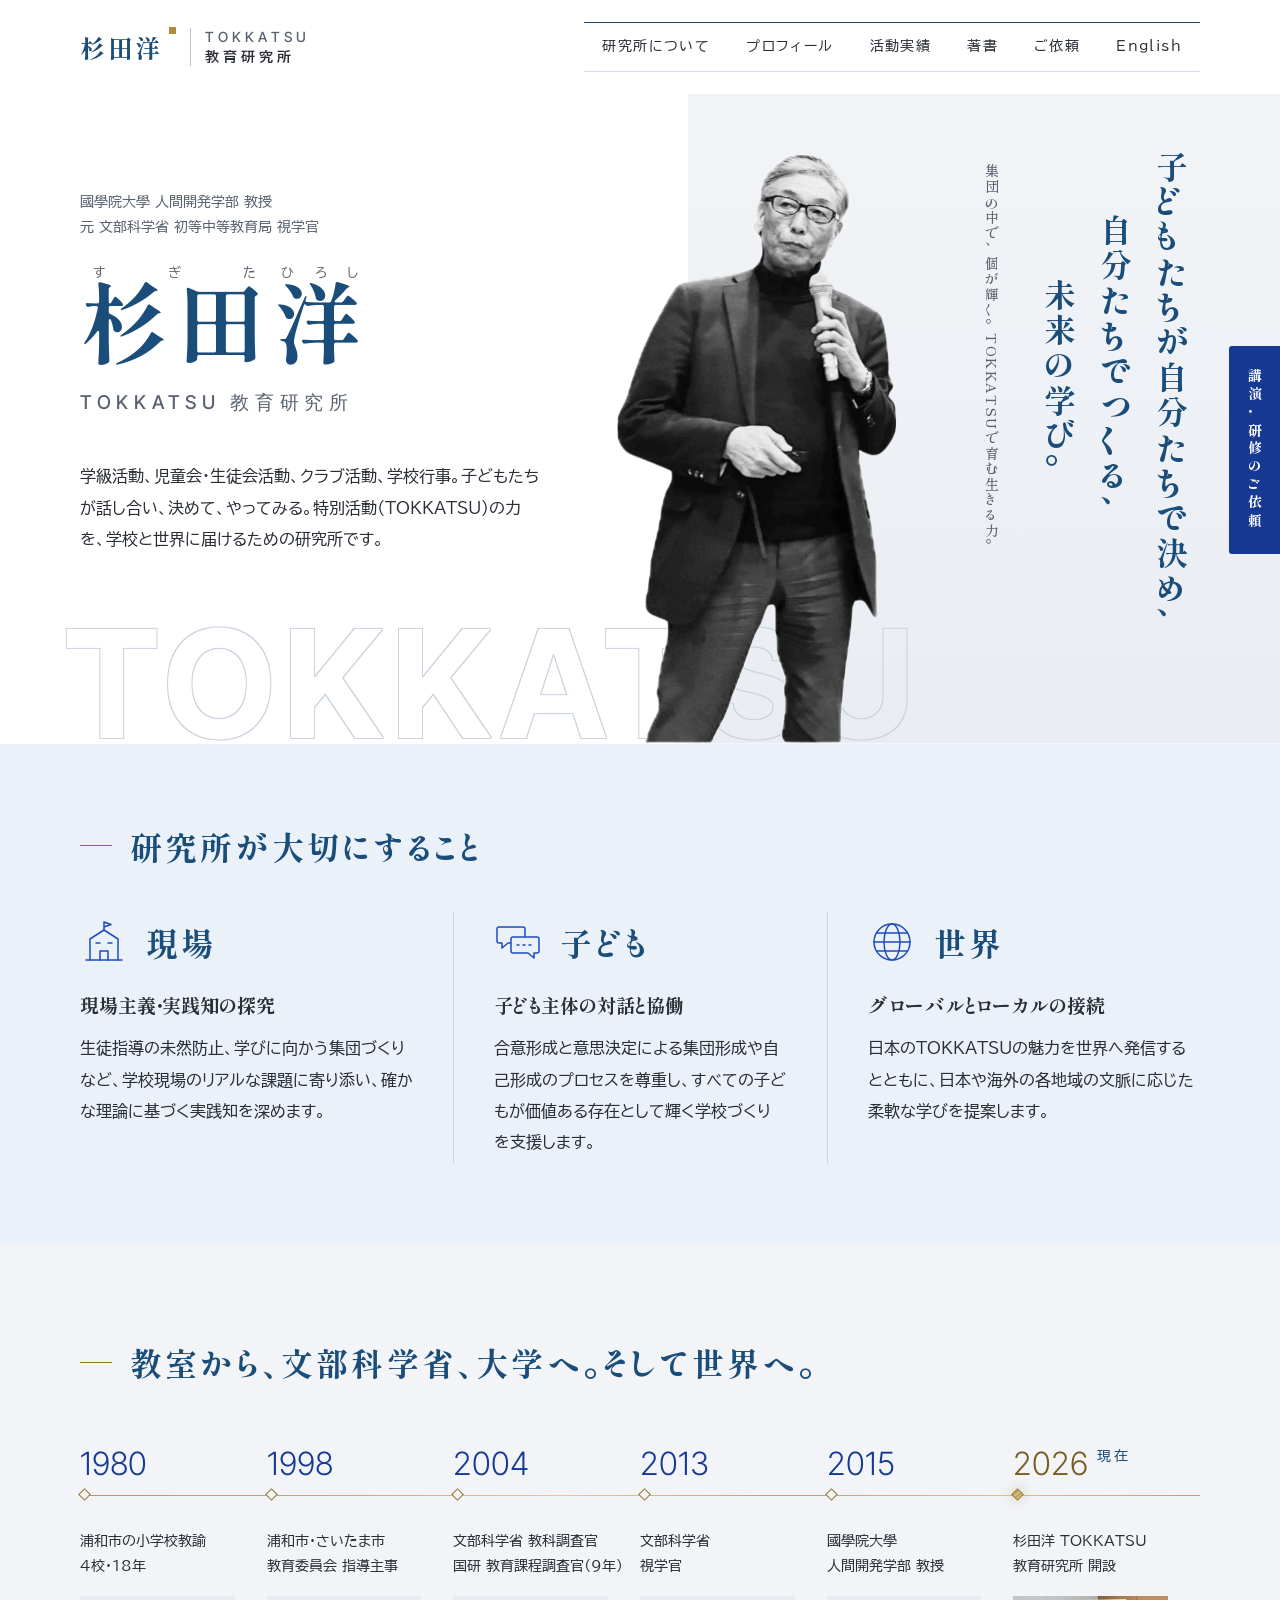
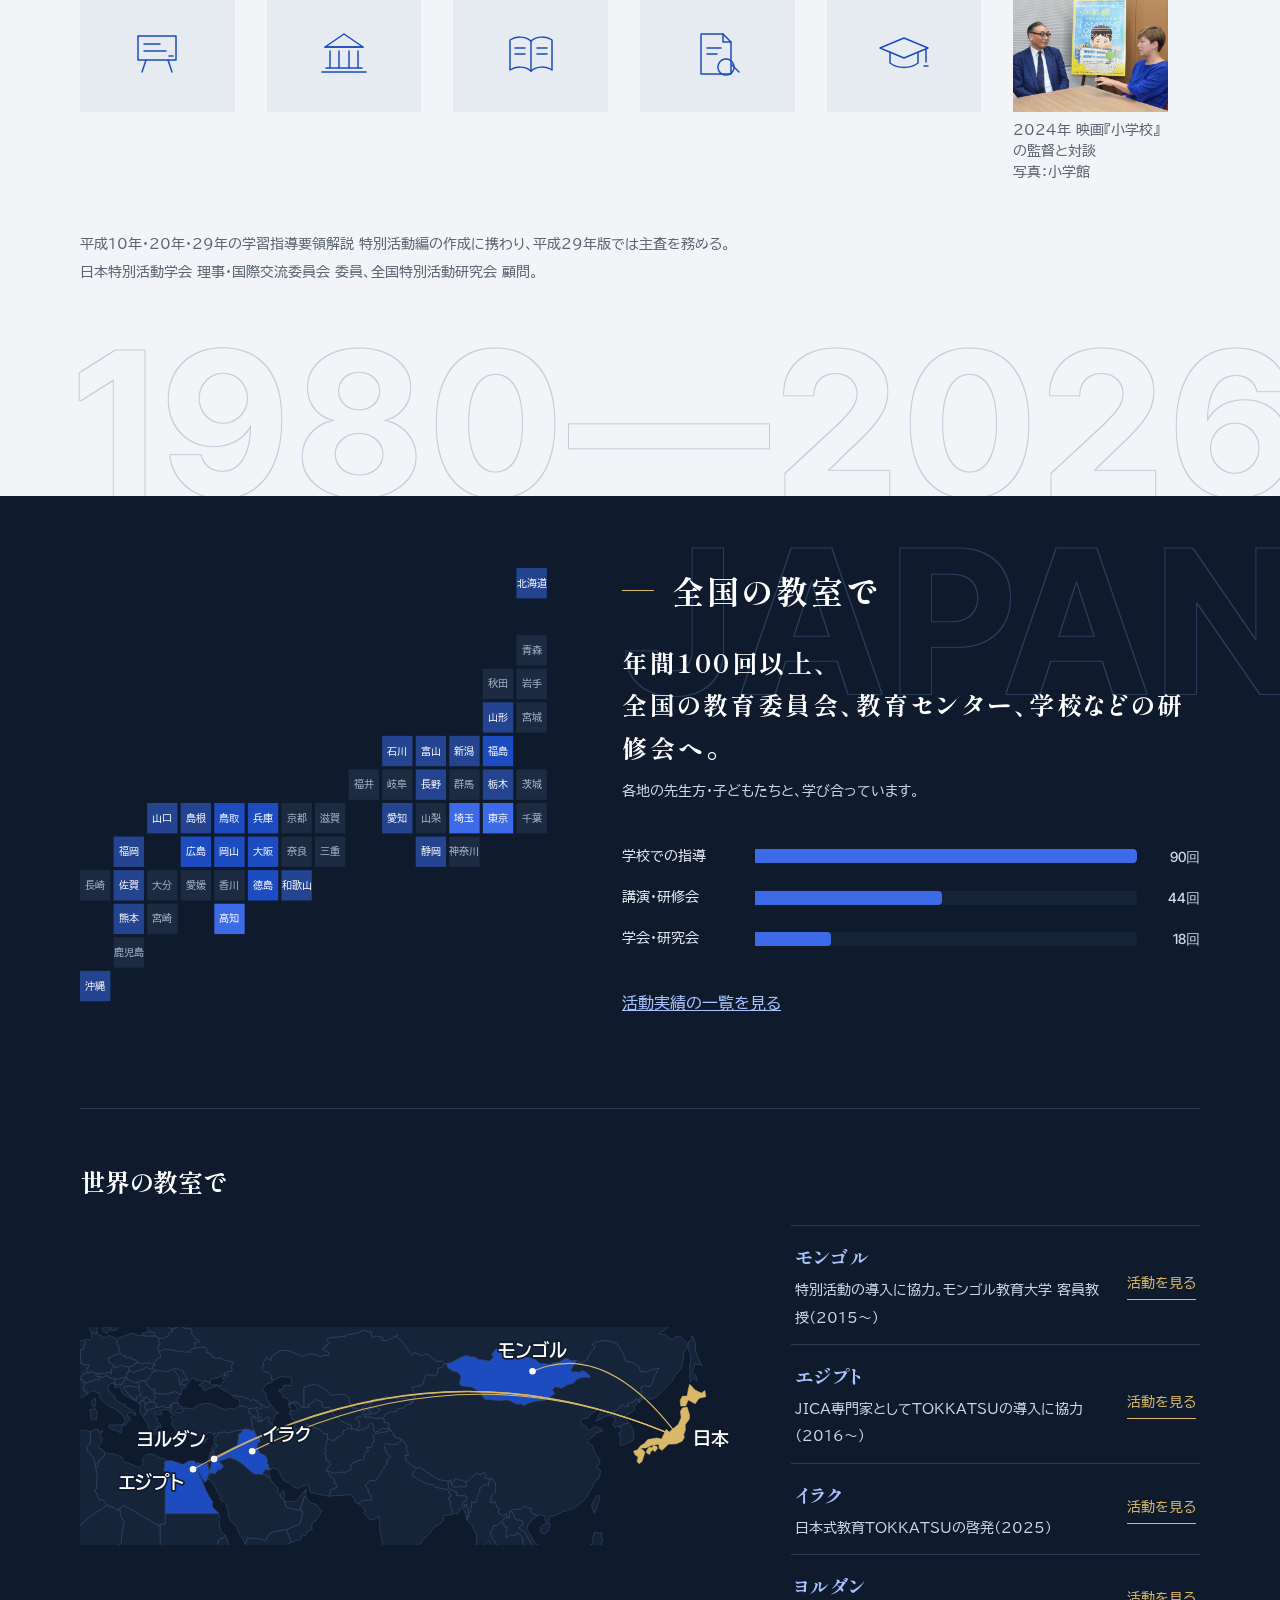
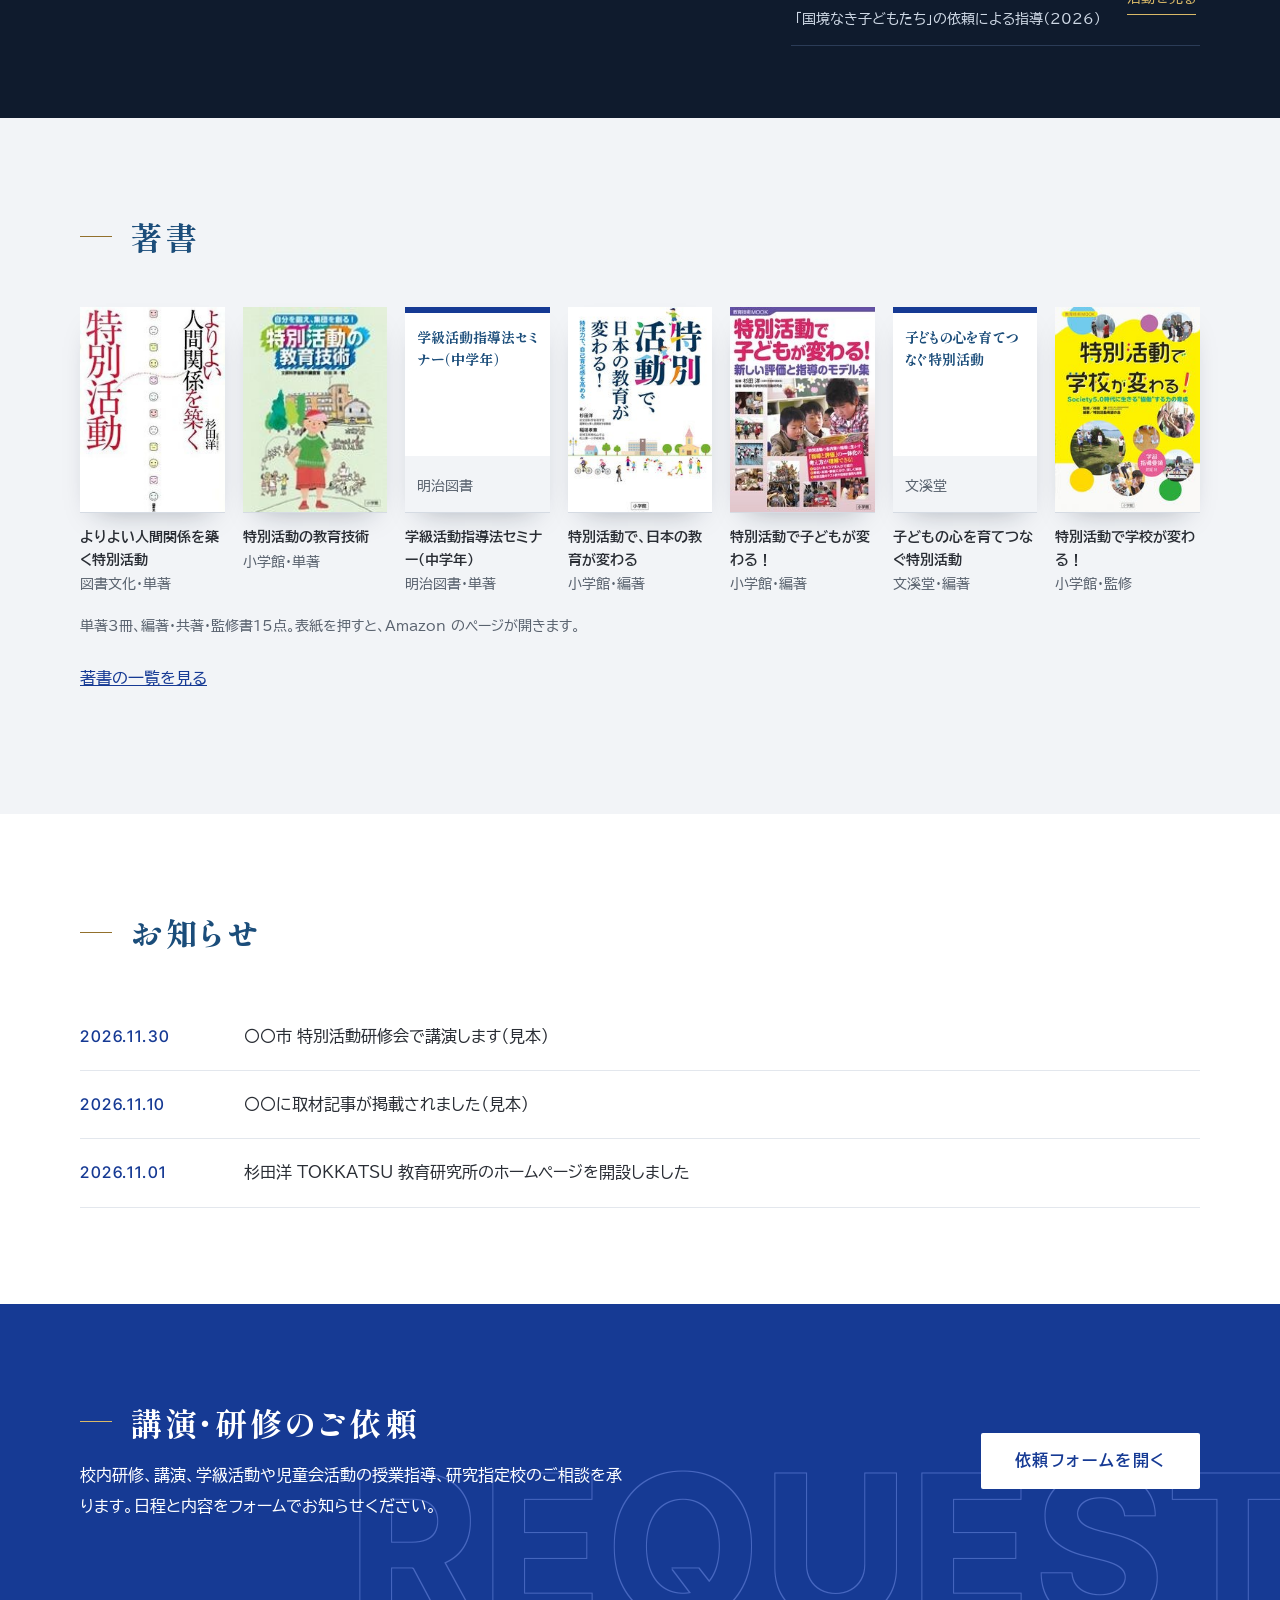
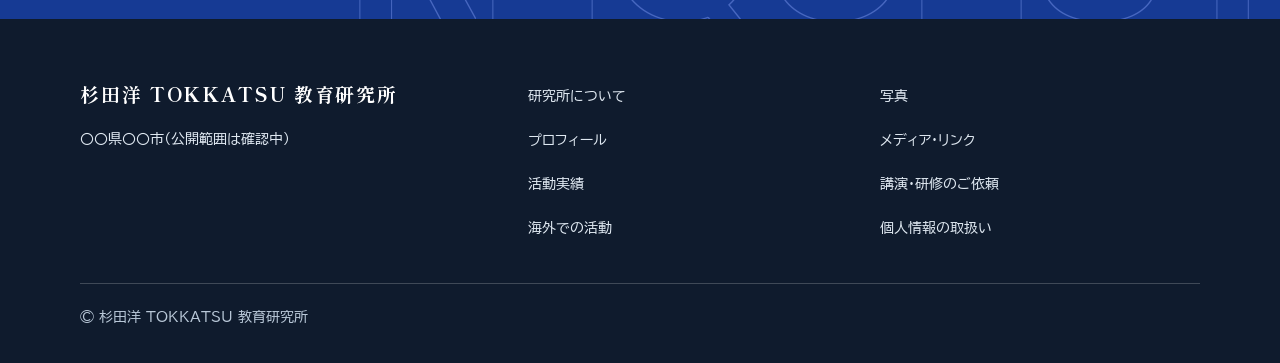
==== index.html @ 6950adc9 "金のしつらえ：年表を案B（細い金線・菱形・現在）に、見出し・大見出し・開いた月・ボタンに金の差し色 Co-Authored-By: Claude Opus 5.5 <noreply@anthropic" ====
<!DOCTYPE html>
<html lang="ja">
<head>
<meta charset="utf-8">
<meta name="viewport" content="width=device-width, initial-scale=1">
<meta name="robots" content="noindex">
<title>杉田洋 TOKKATSU 教育研究所</title>
<link rel="preconnect" href="https://fonts.googleapis.com">
<link rel="preconnect" href="https://fonts.gstatic.com" crossorigin>
<link href="https://fonts.googleapis.com/css2?family=BIZ+UDPGothic:wght@400;700&family=Inter+Tight:wght@300;500;700&family=Shippori+Mincho+B1:wght@500;600;800&display=swap" rel="stylesheet">
<link rel="stylesheet" href="assets/css/style.css?v=202610251644">
<link rel="stylesheet" href="assets/css/pages.css?v=202610251644">
<script>if(!matchMedia("(prefers-reduced-motion: reduce)").matches&&"IntersectionObserver" in window)document.documentElement.classList.add("js")</script>
</head>
<body>

<header class="top">
  <a class="brand t6-logo" href="index.html" aria-label="杉田洋 TOKKATSU 教育研究所"><span class="t6-n">杉田洋</span><span class="t6-dot" aria-hidden="true"></span><span class="t6-rule" aria-hidden="true"></span><span class="t6-s">TOKKATSU<b>教育研究所</b></span></a>
  <nav class="nav t7-nav">
    <a href="about.html">研究所について</a><a href="profile.html">プロフィール</a><a href="activities.html">活動実績</a><a href="books.html">著書</a><a href="request.html">ご依頼</a><a class="en" href="en/index.html" lang="en">English</a>
  </nav>
</header>

<section class="hero"><div class="hero-panel" aria-hidden="true"></div><div class="wordmark" aria-hidden="true"><svg class="t5-wm" viewBox="0 0 880 150"><defs><filter id="t7-ol" x="-2%" y="-10%" width="104%" height="120%"><feMorphology in="SourceAlpha" operator="dilate" radius="1" result="d"/><feComposite in="d" in2="SourceAlpha" operator="out" result="o"/><feFlood flood-color="#c9d2de"/><feComposite in2="o" operator="in"/></filter></defs><text x="0" y="130" filter="url(#t7-ol)">TOKKATSU</text></svg></div>
  <div class="who">
    <p class="role">國學院大學 人間開発学部 教授<br>元 文部科学省 初等中等教育局 視学官</p>
    <h1><span class="n"><ruby>杉田<rt>すぎた</rt></ruby><ruby>洋<rt>ひろし</rt></ruby></span><span class="l">TOKKATSU 教育研究所</span></h1>
    <p class="lead">学級活動、児童会・生徒会活動、クラブ活動、学校行事。子どもたちが話し合い、決めて、やってみる。特別活動（TOKKATSU）の力を、学校と世界に届けるための研究所です。</p>
  </div>
  
  <div class="photo t7-fig"><img src="img/top.png" onerror="this.parentNode.remove()" alt="マイクを持って話す杉田洋先生"></div>
  <p class="catch"><span>子どもたちが自分たちで決め、</span><span>自分たちでつくる、</span><span>未来の学び。</span><small>集団の中で、個が輝く。TOKKATSUで育む生きる力。</small></p>
</section>

<section class="sec" id="values">
  <div class="w">
    <h2>研究所が大切にすること</h2>
    <div class="vals">
      <div class="val"><b class="t8-w"><svg class="t8-ic" viewBox="0 0 48 48" aria-hidden="true"><path pathLength="1" d="M6 42h36"/><path pathLength="1" d="M10 42V21l14-9 14 9v21"/><path pathLength="1" d="M20 42v-9h8v9"/><path pathLength="1" d="M16 25h4M28 25h4"/><path pathLength="1" d="M24 12V4l7 2.5L24 9"/></svg>現場</b><div><h3>現場主義・実践知の探究</h3><p>生徒指導の未然防止、学びに向かう集団づくりなど、学校現場のリアルな課題に寄り添い、確かな理論に基づく実践知を深めます。</p></div></div>
      <div class="val"><b class="t8-w"><svg class="t8-ic" viewBox="0 0 48 48" aria-hidden="true"><path pathLength="1" d="M5 9h24a2 2 0 0 1 2 2v12a2 2 0 0 1-2 2H14l-6 5v-5H5a2 2 0 0 1-2-2V11a2 2 0 0 1 2-2z"/><path class="t8-fill" pathLength="1" d="M43 19H19a2 2 0 0 0-2 2v12a2 2 0 0 0 2 2h15l6 5v-5h3a2 2 0 0 0 2-2V21a2 2 0 0 0-2-2z"/><path pathLength="1" d="M23 27h2M29 27h2M35 27h2"/></svg>子ども</b><div><h3>子ども主体の対話と協働</h3><p>合意形成と意思決定による集団形成や自己形成のプロセスを尊重し、すべての子どもが価値ある存在として輝く学校づくりを支援します。</p></div></div>
      <div class="val"><b class="t8-w"><svg class="t8-ic" viewBox="0 0 48 48" aria-hidden="true"><circle pathLength="1" cx="24" cy="24" r="18"/><ellipse pathLength="1" cx="24" cy="24" rx="8" ry="18"/><path pathLength="1" d="M6 24h36"/><path pathLength="1" d="M9 15h30M9 33h30"/></svg>世界</b><div><h3>グローバルとローカルの接続</h3><p>日本のTOKKATSUの魅力を世界へ発信するとともに、日本や海外の各地域の文脈に応じた柔軟な学びを提案します。</p></div></div>
    </div>
  </div>
</section>

<section class="sec band-gray t8-host" id="path"><svg class="t8-bg t8-top" viewBox="0 0 1300 200" aria-hidden="true"><defs><filter id="t8-19802026" x="-2%" y="-10%" width="104%" height="120%"><feMorphology in="SourceAlpha" operator="dilate" radius="1.2" result="d"/><feComposite in="d" in2="SourceAlpha" operator="out" result="o"/><feFlood flood-color="#c3cddb"/><feComposite in2="o" operator="in"/></filter></defs><text x="1300" y="170" text-anchor="end" filter="url(#t8-19802026)">1980—2026</text></svg>
  <div class="w">
    <h2>教室から、文部科学省、大学へ。そして世界へ。</h2>
    <div class="path">
      <div class="step"><div class="y">1980</div><i></i><p>浦和市の小学校教諭<br>4校・18年</p><div class="t5-ph t10-ic"><svg viewBox="0 0 56 56" aria-hidden="true"><path pathLength="1" d="M9 10h38v24H9z"/><path pathLength="1" d="M15 18h16"/><path pathLength="1" d="M15 25h22"/><path pathLength="1" d="M17 34l-4 12"/><path pathLength="1" d="M39 34l4 12"/><path pathLength="1" d="M40 30h4"/></svg></div></div>
      <div class="step"><div class="y">1998</div><i></i><p>浦和市・さいたま市<br>教育委員会 指導主事</p><div class="t5-ph t10-ic"><svg viewBox="0 0 56 56" aria-hidden="true"><path pathLength="1" d="M6 46h44"/><path pathLength="1" d="M9 21h38"/><path pathLength="1" d="M28 8l19 13H9z"/><path pathLength="1" d="M14 25v17"/><path pathLength="1" d="M23 25v17"/><path pathLength="1" d="M33 25v17"/><path pathLength="1" d="M42 25v17"/><path pathLength="1" d="M10 42h36"/></svg></div></div>
      <div class="step"><div class="y">2004</div><i></i><p>文部科学省 教科調査官<br>国研 教育課程調査官（9年）</p><div class="t5-ph t10-ic"><svg viewBox="0 0 56 56" aria-hidden="true"><path pathLength="1" d="M28 15c-6-5-15-5-21-1v30c6-4 15-4 21 1"/><path pathLength="1" d="M28 15c6-5 15-5 21-1v30c-6-4-15-4-21 1"/><path pathLength="1" d="M28 15v30"/><path pathLength="1" d="M12 22h10"/><path pathLength="1" d="M12 28h10"/><path pathLength="1" d="M34 22h10"/><path pathLength="1" d="M34 28h10"/></svg></div></div>
      <div class="step"><div class="y">2013</div><i></i><p>文部科学省<br>視学官</p><div class="t5-ph t10-ic"><svg viewBox="0 0 56 56" aria-hidden="true"><path pathLength="1" d="M12 8h22l8 8v32H12z"/><path pathLength="1" d="M34 8v8h8"/><path pathLength="1" d="M18 22h14"/><path pathLength="1" d="M18 28h10"/><path pathLength="1" d="M37 33a8 8 0 1 0 0.01 0"/><path pathLength="1" d="M43 39l7 7"/></svg></div></div>
      <div class="step"><div class="y">2015</div><i></i><p>國學院大學<br>人間開発学部 教授</p><div class="t5-ph t10-ic"><svg viewBox="0 0 56 56" aria-hidden="true"><path pathLength="1" d="M4 22l24-10 24 10-24 10z"/><path pathLength="1" d="M14 26v11c8 6 20 6 28 0V26"/><path pathLength="1" d="M50 23v13"/><path pathLength="1" d="M48 40h4"/></svg></div></div>
      <!-- 要確認：研究所の開設年 -->
      <div class="step kao-cur"><div class="y">2026</div><small class="kao-now">現在</small><i></i><p>杉田洋 TOKKATSU<br>教育研究所 開設</p><div class="t5-ph t6-has"><img class="t6-img" src="img/2024_taidan.jpg" alt="映画『小学校〜それは小さな社会〜』の監督と対談する杉田先生"></div><small class="t6-cap">2024年 映画『小学校』の監督と対談<br>写真：小学館</small></div>
    </div>
    <p class="path-note">平成10年・20年・29年の学習指導要領解説 特別活動編の作成に携わり、平成29年版では主査を務める。<br>日本特別活動学会 理事・国際交流委員会 委員、全国特別活動研究会 顧問。</p>
  </div>
</section>

<section class="sec band-dark t8-host" id="where"><svg class="t8-bg t8-top" viewBox="0 0 1300 200" aria-hidden="true"><defs><filter id="t8-JAPAN" x="-2%" y="-10%" width="104%" height="120%"><feMorphology in="SourceAlpha" operator="dilate" radius="1.2" result="d"/><feComposite in="d" in2="SourceAlpha" operator="out" result="o"/><feFlood flood-color="#2a3d5e"/><feComposite in2="o" operator="in"/></filter></defs><text x="1300" y="170" text-anchor="end" filter="url(#t8-JAPAN)">JAPAN</text></svg>
  <div class="w">
    <div class="where t9-jp">
      <div class="t9-map"><!-- 要確認：訪れた都道府県（2025年度） -->
        <svg class="tilemap" viewBox="0 0 588 546" role="img" aria-label="2025年度に指導・講演を行った26都道府県">
<g><title>北海道 3回</title><rect x="546" y="0" width="38" height="38" class="on lv1"/><text x="565.0" y="23.5" text-anchor="middle" fill="#ffffff" font-size="9.5">北海道</text></g>
<g><rect x="546" y="84" width="38" height="38" class="off"/><text x="565.0" y="107.5" text-anchor="middle" fill="#a9b7c9">青森</text></g>
<g><rect x="504" y="126" width="38" height="38" class="off"/><text x="523.0" y="149.5" text-anchor="middle" fill="#a9b7c9">秋田</text></g>
<g><rect x="546" y="126" width="38" height="38" class="off"/><text x="565.0" y="149.5" text-anchor="middle" fill="#a9b7c9">岩手</text></g>
<g><title>山形 3回</title><rect x="504" y="168" width="38" height="38" class="on lv1"/><text x="523.0" y="191.5" text-anchor="middle" fill="#ffffff">山形</text></g>
<g><rect x="546" y="168" width="38" height="38" class="off"/><text x="565.0" y="191.5" text-anchor="middle" fill="#a9b7c9">宮城</text></g>
<g><title>石川 3回</title><rect x="378" y="210" width="38" height="38" class="on lv1"/><text x="397.0" y="233.5" text-anchor="middle" fill="#ffffff">石川</text></g>
<g><title>富山 1回</title><rect x="420" y="210" width="38" height="38" class="on lv1"/><text x="439.0" y="233.5" text-anchor="middle" fill="#ffffff">富山</text></g>
<g><title>新潟 2回</title><rect x="462" y="210" width="38" height="38" class="on lv1"/><text x="481.0" y="233.5" text-anchor="middle" fill="#ffffff">新潟</text></g>
<g><title>福島 9回</title><rect x="504" y="210" width="38" height="38" class="on lv2"/><text x="523.0" y="233.5" text-anchor="middle" fill="#ffffff">福島</text></g>
<g><rect x="336" y="252" width="38" height="38" class="off"/><text x="355.0" y="275.5" text-anchor="middle" fill="#a9b7c9">福井</text></g>
<g><rect x="378" y="252" width="38" height="38" class="off"/><text x="397.0" y="275.5" text-anchor="middle" fill="#a9b7c9">岐阜</text></g>
<g><title>長野 1回</title><rect x="420" y="252" width="38" height="38" class="on lv1"/><text x="439.0" y="275.5" text-anchor="middle" fill="#ffffff">長野</text></g>
<g><rect x="462" y="252" width="38" height="38" class="off"/><text x="481.0" y="275.5" text-anchor="middle" fill="#a9b7c9">群馬</text></g>
<g><title>栃木 3回</title><rect x="504" y="252" width="38" height="38" class="on lv1"/><text x="523.0" y="275.5" text-anchor="middle" fill="#ffffff">栃木</text></g>
<g><rect x="546" y="252" width="38" height="38" class="off"/><text x="565.0" y="275.5" text-anchor="middle" fill="#a9b7c9">茨城</text></g>
<g><title>山口 1回</title><rect x="84" y="294" width="38" height="38" class="on lv1"/><text x="103.0" y="317.5" text-anchor="middle" fill="#ffffff">山口</text></g>
<g><title>島根 1回</title><rect x="126" y="294" width="38" height="38" class="on lv1"/><text x="145.0" y="317.5" text-anchor="middle" fill="#ffffff">島根</text></g>
<g><title>鳥取 5回</title><rect x="168" y="294" width="38" height="38" class="on lv2"/><text x="187.0" y="317.5" text-anchor="middle" fill="#ffffff">鳥取</text></g>
<g><title>兵庫 12回</title><rect x="210" y="294" width="38" height="38" class="on lv2"/><text x="229.0" y="317.5" text-anchor="middle" fill="#ffffff">兵庫</text></g>
<g><rect x="252" y="294" width="38" height="38" class="off"/><text x="271.0" y="317.5" text-anchor="middle" fill="#a9b7c9">京都</text></g>
<g><rect x="294" y="294" width="38" height="38" class="off"/><text x="313.0" y="317.5" text-anchor="middle" fill="#a9b7c9">滋賀</text></g>
<g><title>愛知 2回</title><rect x="378" y="294" width="38" height="38" class="on lv1"/><text x="397.0" y="317.5" text-anchor="middle" fill="#ffffff">愛知</text></g>
<g><rect x="420" y="294" width="38" height="38" class="off"/><text x="439.0" y="317.5" text-anchor="middle" fill="#a9b7c9">山梨</text></g>
<g><title>埼玉 20回</title><rect x="462" y="294" width="38" height="38" class="on lv3"/><text x="481.0" y="317.5" text-anchor="middle" fill="#ffffff">埼玉</text></g>
<g><title>東京 35回</title><rect x="504" y="294" width="38" height="38" class="on lv3"/><text x="523.0" y="317.5" text-anchor="middle" fill="#ffffff">東京</text></g>
<g><rect x="546" y="294" width="38" height="38" class="off"/><text x="565.0" y="317.5" text-anchor="middle" fill="#a9b7c9">千葉</text></g>
<g><title>福岡 4回</title><rect x="42" y="336" width="38" height="38" class="on lv1"/><text x="61.0" y="359.5" text-anchor="middle" fill="#ffffff">福岡</text></g>
<g><title>広島 9回</title><rect x="126" y="336" width="38" height="38" class="on lv2"/><text x="145.0" y="359.5" text-anchor="middle" fill="#ffffff">広島</text></g>
<g><title>岡山 5回</title><rect x="168" y="336" width="38" height="38" class="on lv2"/><text x="187.0" y="359.5" text-anchor="middle" fill="#ffffff">岡山</text></g>
<g><title>大阪 6回</title><rect x="210" y="336" width="38" height="38" class="on lv2"/><text x="229.0" y="359.5" text-anchor="middle" fill="#ffffff">大阪</text></g>
<g><rect x="252" y="336" width="38" height="38" class="off"/><text x="271.0" y="359.5" text-anchor="middle" fill="#a9b7c9">奈良</text></g>
<g><rect x="294" y="336" width="38" height="38" class="off"/><text x="313.0" y="359.5" text-anchor="middle" fill="#a9b7c9">三重</text></g>
<g><title>静岡 3回</title><rect x="420" y="336" width="38" height="38" class="on lv1"/><text x="439.0" y="359.5" text-anchor="middle" fill="#ffffff">静岡</text></g>
<g><rect x="462" y="336" width="38" height="38" class="off"/><text x="481.0" y="359.5" text-anchor="middle" fill="#a9b7c9" font-size="9.5">神奈川</text></g>
<g><rect x="0" y="378" width="38" height="38" class="off"/><text x="19.0" y="401.5" text-anchor="middle" fill="#a9b7c9">長崎</text></g>
<g><title>佐賀 1回</title><rect x="42" y="378" width="38" height="38" class="on lv1"/><text x="61.0" y="401.5" text-anchor="middle" fill="#ffffff">佐賀</text></g>
<g><rect x="84" y="378" width="38" height="38" class="off"/><text x="103.0" y="401.5" text-anchor="middle" fill="#a9b7c9">大分</text></g>
<g><rect x="126" y="378" width="38" height="38" class="off"/><text x="145.0" y="401.5" text-anchor="middle" fill="#a9b7c9">愛媛</text></g>
<g><rect x="168" y="378" width="38" height="38" class="off"/><text x="187.0" y="401.5" text-anchor="middle" fill="#a9b7c9">香川</text></g>
<g><title>徳島 6回</title><rect x="210" y="378" width="38" height="38" class="on lv2"/><text x="229.0" y="401.5" text-anchor="middle" fill="#ffffff">徳島</text></g>
<g><title>和歌山 1回</title><rect x="252" y="378" width="38" height="38" class="on lv1"/><text x="271.0" y="401.5" text-anchor="middle" fill="#ffffff" font-size="9.5">和歌山</text></g>
<g><title>熊本 2回</title><rect x="42" y="420" width="38" height="38" class="on lv1"/><text x="61.0" y="443.5" text-anchor="middle" fill="#ffffff">熊本</text></g>
<g><rect x="84" y="420" width="38" height="38" class="off"/><text x="103.0" y="443.5" text-anchor="middle" fill="#a9b7c9">宮崎</text></g>
<g><title>高知 14回</title><rect x="168" y="420" width="38" height="38" class="on lv3"/><text x="187.0" y="443.5" text-anchor="middle" fill="#ffffff">高知</text></g>
<g><rect x="42" y="462" width="38" height="38" class="off"/><text x="61.0" y="485.5" text-anchor="middle" fill="#a9b7c9" font-size="9.5">鹿児島</text></g>
<g><title>沖縄 1回</title><rect x="0" y="504" width="38" height="38" class="on lv1"/><text x="19.0" y="527.5" text-anchor="middle" fill="#ffffff">沖縄</text></g>
</svg>
        <div class="legend t12-legend"><span class="t12-ramp">訪れた回数　少ない<i class="lv1"></i><i class="lv2"></i><i class="lv3"></i>多い</span><span class="t12-off"><i></i>まだ訪れていない</span></div></div>
      <div><h2>全国の教室で</h2>
        <!-- 先生の言い方（2026-10-25 の返事） -->
        <p class="t13-lead">年間100回以上、<br>全国の教育委員会、教育センター、学校などの研修会へ。</p>
        <p class="t12-cap">各地の先生方・子どもたちと、学び合っています。</p>
        
        <ul class="t12-bars" aria-label="出かけた先の内訳"><li><span class="t12-bl">学校での指導</span><span class="t12-bar"><i style="--w:100.0%"></i></span><span class="t12-bv">90回</span></li><li><span class="t12-bl">講演・研修会</span><span class="t12-bar"><i style="--w:48.9%"></i></span><span class="t12-bv">44回</span></li><li><span class="t12-bl">学会・研究会</span><span class="t12-bar"><i style="--w:20.0%"></i></span><span class="t12-bv">18回</span></li></ul>
        <p style="margin-top:20px"><a href="activities.html" style="display:inline-flex;align-items:center;min-height:48px">活動実績の一覧を見る</a></p></div>
    </div>
    <div class="t9-abroad">
      <h3 class="abroad-h">世界の教室で</h3>
      <div class="t9-ab-grid"><svg class="t9-world" viewBox="0 0 1000 334" role="img" aria-label="日本から、モンゴル・エジプト・イラク・ヨルダンへ"><path class="t9-c" d="M557.3 56.7 L552.0 62.3 L546.4 63.1 L546.0 71.5 L542.2 75.2 L528.6 72.5 L523.7 87.5 L520.2 89.3 L506.6 92.7 L512.8 107.2 L508.1 109.4 L508.6 114.1 L504.4 112.9 L501.0 109.9 L490.8 109.0 L479.5 108.8 L477.0 109.7 L467.2 106.2 L463.3 107.9 L462.3 112.9 L451.0 110.0 L446.5 111.2 L444.9 114.8 L441.0 116.4 L432.0 122.2 L429.0 128.2 L426.4 128.2 L424.6 124.3 L415.8 124.0 L414.5 117.2 L411.1 117.1 L411.6 108.7 L403.4 102.6 L391.7 103.3 L383.7 104.5 L377.1 96.9 L371.5 93.8 L360.9 87.8 L359.6 87.1 L342.0 92.0 L342.2 122.8 L338.7 123.2 L333.9 116.7 L329.3 114.4 L321.5 116.1 L318.5 118.9 L318.1 116.8 L319.8 113.3 L318.5 110.4 L310.6 107.6 L307.5 100.1 L303.7 98.0 L303.5 95.2 L310.1 96.0 L310.4 89.9 L316.2 88.6 L322.2 89.8 L323.4 81.7 L322.2 76.5 L315.4 76.9 L309.5 74.8 L301.6 78.5 L295.2 80.3 L291.7 78.9 L292.4 74.6 L288.1 69.0 L283.0 69.3 L277.2 63.6 L281.1 57.3 L279.1 55.6 L284.6 46.4 L291.6 51.2 L292.5 45.1 L306.6 36.0 L317.3 35.8 L332.4 41.6 L340.5 45.0 L347.8 41.4 L358.7 41.3 L367.4 45.6 L369.4 43.1 L379.0 43.5 L380.7 39.5 L369.6 33.8 L376.2 29.7 L374.9 27.4 L381.5 25.3 L376.6 19.5 L379.7 16.7 L405.3 13.8 L408.7 11.7 L425.8 8.6 L432.0 5.1 L444.3 6.9 L446.4 15.6 L453.6 13.6 L462.4 16.4 L461.8 21.0 L468.4 20.5 L485.6 12.6 L483.0 15.2 L491.8 21.7 L507.1 42.9 L510.7 38.6 L520.2 43.4 L530.0 41.2 L533.8 42.7 L537.1 47.6 L541.9 49.2 L544.8 52.7 L553.6 51.6 L557.3 56.7Z"/><path class="t9-c" d="M342.2 122.8 L342.0 92.0 L359.6 87.1 L360.9 87.8 L371.5 93.8 L377.1 96.9 L383.7 104.5 L391.7 103.3 L403.4 102.6 L411.6 108.7 L411.1 117.1 L414.5 117.2 L415.8 124.0 L424.6 124.3 L426.4 128.2 L429.0 128.2 L432.0 122.2 L441.0 116.4 L444.9 114.8 L447.0 115.7 L441.2 121.1 L446.3 124.2 L451.2 122.1 L459.3 126.5 L450.5 132.6 L445.3 131.7 L442.5 132.0 L441.5 129.6 L442.9 125.8 L433.8 127.7 L431.6 133.1 L428.3 137.7 L422.6 137.3 L420.8 141.0 L425.9 143.0 L427.3 149.2 L423.5 157.7 L418.3 155.9 L414.5 155.8 L414.7 150.7 L405.6 147.1 L398.4 143.0 L394.0 139.1 L386.1 133.3 L382.8 124.7 L380.5 123.2 L373.1 123.6 L370.4 121.9 L369.7 115.2 L360.5 110.8 L354.7 115.6 L348.9 118.5 L350.0 122.7 L342.2 122.8Z"/><path class="t9-c" d="M127.2 399.4 L122.0 395.8 L119.6 393.4 L119.1 390.8 L120.3 387.3 L120.2 383.9 L116.3 378.7 L115.5 375.1 L115.6 373.1 L113.1 370.6 L113.0 365.7 L111.6 362.5 L109.2 363.0 L109.8 359.9 L111.6 356.4 L110.8 353.0 L113.1 350.4 L111.7 348.4 L113.5 343.3 L116.6 337.1 L122.5 337.7 L122.2 304.5 L122.3 301.0 L130.1 301.0 L130.1 284.3 L157.7 284.3 L184.2 284.3 L211.4 284.3 L213.6 292.5 L212.1 294.0 L213.1 302.6 L215.6 312.6 L218.2 314.7 L222.0 317.8 L218.5 322.5 L213.5 323.9 L211.3 326.5 L210.6 332.0 L207.7 344.3 L208.4 347.7 L207.3 354.8 L204.5 363.1 L200.4 367.2 L197.5 373.6 L196.8 377.0 L193.5 379.4 L191.5 388.1 L191.6 395.6 L191.5 389.1 L190.6 388.9 L190.7 384.8 L189.9 381.9 L186.3 378.6 L185.5 372.6 L186.3 366.4 L183.2 365.8 L182.7 367.7 L178.6 368.1 L180.2 370.6 L180.8 375.6 L177.1 380.2 L173.6 386.2 L170.1 387.1 L164.4 382.2 L161.8 383.9 L161.1 386.4 L157.5 387.9 L157.3 389.7 L150.5 389.7 L149.5 387.9 L144.6 387.6 L142.1 389.1 L140.3 388.4 L136.7 383.5 L135.6 381.2 L130.6 382.3 L128.7 386.2 L127.0 393.7 L124.6 395.3 L122.5 396.2 L127.2 399.4Z"/><path class="t9-c" d="M122.2 304.5 L122.5 337.7 L116.6 337.1 L113.5 343.3 L111.7 348.4 L113.1 350.4 L110.8 353.0 L111.6 356.4 L109.8 359.9 L109.2 363.0 L111.6 362.5 L113.0 365.7 L113.1 370.6 L115.6 373.1 L115.5 375.1 L111.2 376.5 L107.7 379.9 L102.7 389.0 L96.3 392.9 L89.7 392.4 L87.8 393.1 L88.4 396.1 L84.9 399.0 L82.0 402.3 L73.3 405.5 L71.6 403.6 L70.5 403.4 L69.2 405.6 L63.6 406.2 L64.6 403.9 L62.5 398.2 L61.5 394.7 L58.5 393.3 L54.5 388.4 L56.0 384.4 L59.1 385.3 L61.0 384.7 L64.8 384.8 L61.1 377.2 L61.4 371.6 L60.9 366.1 L58.2 360.7 L58.9 356.8 L54.5 356.6 L54.5 351.2 L51.6 348.1 L54.6 337.1 L63.3 329.2 L63.7 318.3 L66.3 301.4 L67.8 297.8 L65.0 294.9 L64.9 292.2 L62.3 290.1 L60.6 277.1 L67.5 272.5 L94.9 288.5 L122.2 304.5Z"/><path class="t9-c" d="M1183.1 -126.2 L1191.8 -129.7 L1191.8 -124.0 L1184.3 -123.6 L1183.1 -126.2ZM295.2 80.3 L292.1 85.2 L285.5 86.6 L278.6 95.2 L284.9 103.2 L284.2 108.8 L291.7 118.7 L291.7 118.7 L287.6 122.0 L286.4 124.2 L283.4 123.6 L278.7 118.5 L276.7 118.2 L272.4 116.3 L270.3 112.9 L264.0 111.1 L259.8 112.4 L258.6 110.9 L249.3 106.9 L239.2 105.5 L233.4 104.1 L232.6 105.1 L223.8 98.0 L216.0 94.8 L210.1 89.9 L215.1 88.6 L220.8 81.6 L216.9 78.3 L227.0 74.9 L226.9 73.1 L220.7 74.4 L220.9 70.7 L224.5 68.3 L231.1 67.7 L232.2 64.9 L230.6 60.3 L233.4 56.0 L233.3 53.5 L223.3 50.8 L219.3 50.9 L215.0 47.0 L209.8 48.3 L201.1 45.3 L201.2 43.7 L198.8 40.1 L193.3 39.7 L192.8 37.1 L194.5 35.4 L190.1 30.6 L183.0 31.5 L180.9 31.0 L179.2 32.9 L176.6 32.6 L176.6 32.6 L174.9 27.2 L173.3 24.5 L174.6 23.7 L180.2 24.0 L182.8 22.1 L180.9 19.9 L176.2 18.4 L176.7 16.9 L173.9 15.4 L169.6 9.9 L171.0 7.7 L170.4 3.8 L163.7 1.8 L160.1 2.8 L159.1 0.7 L151.9 -1.4 L149.7 -6.3 L149.1 -10.4 L145.8 -12.3 L148.7 -15.0 L146.7 -22.8 L151.6 -27.6 L150.6 -29.1 L150.6 -29.1 L158.3 -33.7 L151.2 -37.7 L151.2 -37.7 L165.8 -48.3 L172.2 -53.2 L174.8 -57.4 L164.6 -63.2 L167.4 -68.6 L161.3 -74.8 L165.9 -82.0 L157.9 -91.5 L164.2 -97.8 L153.7 -103.4 L154.7 -109.2 L160.3 -110.0 L171.9 -113.4 L171.9 -113.4 L179.0 -116.3 L190.2 -111.2 L209.0 -109.2 L234.9 -99.8 L240.1 -95.8 L240.6 -90.2 L233.0 -85.8 L221.8 -83.6 L191.2 -90.0 L186.2 -88.9 L197.4 -82.8 L197.8 -78.9 L198.2 -70.4 L207.1 -67.8 L212.4 -65.6 L213.3 -69.7 L209.2 -73.3 L213.5 -76.5 L230.1 -71.2 L235.9 -73.3 L231.3 -79.4 L247.2 -87.6 L253.5 -87.1 L259.9 -84.2 L263.9 -89.9 L258.2 -94.9 L261.6 -99.9 L256.5 -105.1 L275.7 -102.4 L279.6 -97.7 L270.9 -96.7 L271.0 -92.1 L276.4 -89.2 L286.9 -91.0 L288.6 -96.3 L302.9 -100.3 L326.8 -107.5 L332.0 -107.1 L325.2 -102.0 L333.7 -101.1 L338.6 -104.0 L351.5 -104.2 L361.7 -107.7 L369.5 -102.7 L377.2 -108.2 L370.1 -113.0 L373.6 -115.8 L393.9 -113.3 L403.3 -110.7 L428.2 -101.1 L432.7 -105.5 L425.8 -109.9 L425.6 -111.7 L417.3 -112.5 L419.6 -116.5 L415.9 -123.0 L415.7 -125.7 L428.4 -133.2 L432.9 -140.8 L437.9 -142.5 L456.1 -140.3 L457.5 -135.6 L451.0 -128.8 L455.3 -126.2 L457.5 -120.3 L455.9 -108.9 L463.5 -103.7 L460.5 -98.2 L447.1 -86.3 L455.0 -85.1 L457.7 -88.1 L465.2 -90.2 L467.0 -94.4 L473.0 -98.3 L469.0 -103.1 L472.2 -108.6 L464.7 -109.3 L463.0 -113.9 L468.5 -122.3 L459.6 -129.2 L471.9 -134.8 L470.3 -140.7 L473.7 -140.9 L477.3 -136.3 L474.6 -128.2 L481.9 -126.7 L478.8 -132.7 L490.3 -136.0 L504.5 -136.5 L517.1 -131.7 L511.0 -138.7 L510.3 -147.6 L522.3 -149.3 L538.7 -148.9 L553.6 -150.0 L548.0 -154.3 L555.9 -159.8 L563.8 -160.1 L577.1 -164.2 L595.2 -165.3 L597.5 -167.6 L615.5 -168.4 L621.1 -166.5 L636.5 -171.0 L649.0 -170.8 L650.9 -174.4 L657.5 -178.0 L673.6 -181.4 L685.4 -178.7 L676.1 -176.7 L691.6 -175.4 L693.4 -171.2 L699.7 -173.3 L719.7 -173.2 L735.1 -169.1 L740.6 -166.0 L738.9 -161.6 L731.4 -159.1 L713.4 -154.5 L708.2 -152.0 L716.7 -150.8 L726.8 -148.7 L733.0 -150.3 L736.5 -144.9 L739.5 -147.1 L750.5 -148.4 L772.4 -147.1 L774.1 -143.1 L802.7 -141.9 L803.1 -148.3 L817.7 -146.8 L828.6 -146.9 L839.7 -142.5 L842.8 -137.1 L838.8 -133.6 L847.4 -127.0 L858.1 -123.6 L864.8 -132.4 L875.7 -128.7 L887.4 -130.9 L900.7 -128.3 L905.7 -130.7 L916.9 -129.5 L912.0 -137.3 L921.0 -140.9 L982.9 -135.5 L988.7 -130.5 L1006.6 -124.1 L1034.3 -125.7 L1047.9 -124.3 L1053.6 -120.9 L1052.8 -114.7 L1061.2 -112.4 L1070.4 -114.1 L1082.6 -114.3 L1095.5 -112.6 L1108.5 -113.6 L1120.4 -106.1 L1128.9 -108.8 L1123.3 -114.2 L1126.4 -117.9 L1148.2 -115.5 L1162.5 -116.0 L1182.2 -112.0 L1191.8 -108.4 L1191.8 -75.1 L1191.7 -75.0 L1182.9 -71.4 L1174.0 -72.0 L1180.2 -67.5 L1184.3 -60.6 L1187.5 -58.4 L1188.3 -54.9 L1186.5 -52.7 L1173.7 -54.5 L1154.6 -48.2 L1148.5 -47.3 L1138.0 -41.4 L1128.1 -36.3 L1125.6 -32.5 L1115.8 -38.2 L1097.9 -31.7 L1094.8 -34.8 L1088.2 -31.2 L1079.0 -32.3 L1076.8 -26.8 L1068.6 -18.8 L1068.9 -15.4 L1076.7 -13.5 L1075.7 -1.3 L1069.4 -1.0 L1066.4 6.0 L1069.3 9.6 L1057.3 13.8 L1054.9 23.4 L1044.7 25.4 L1042.7 33.9 L1032.8 41.7 L1030.3 36.0 L1027.3 23.8 L1023.5 5.2 L1026.8 -6.4 L1032.6 -11.4 L1032.9 -15.3 L1043.6 -17.2 L1055.8 -27.7 L1067.6 -36.3 L1079.9 -43.0 L1085.4 -54.8 L1077.1 -54.1 L1073.0 -47.2 L1055.6 -38.0 L1050.0 -48.3 L1032.3 -45.4 L1015.2 -31.4 L1020.8 -26.3 L1005.6 -24.1 L995.0 -23.3 L995.5 -29.3 L984.8 -30.6 L976.3 -26.5 L955.4 -27.9 L932.9 -25.4 L910.7 -9.1 L884.4 10.6 L895.2 11.7 L898.6 16.9 L905.2 18.8 L909.6 14.6 L917.1 15.1 L927.0 24.3 L927.3 31.4 L921.9 39.8 L921.3 49.8 L918.2 63.2 L907.9 75.3 L905.6 81.0 L896.3 90.8 L887.1 100.4 L882.7 105.4 L873.5 110.3 L869.2 110.4 L864.9 106.3 L855.7 112.4 L854.7 115.2 L854.7 115.2 L854.7 115.2 L854.7 115.2 L853.7 113.8 L853.7 113.8 L853.7 109.5 L857.2 109.3 L858.1 99.4 L856.3 92.2 L862.2 89.3 L870.5 90.8 L875.1 82.6 L877.5 73.5 L880.1 70.4 L883.7 62.9 L872.4 65.4 L866.5 68.7 L856.1 68.6 L853.3 60.8 L845.2 54.8 L833.3 52.2 L830.7 44.0 L828.4 38.8 L825.8 35.2 L821.6 26.8 L815.5 23.7 L805.3 21.2 L796.2 21.5 L787.7 23.0 L782.0 27.1 L785.8 29.1 L785.9 33.7 L782.1 36.4 L775.9 45.3 L775.9 49.0 L766.3 54.3 L758.1 51.1 L749.9 51.8 L746.3 49.0 L742.2 48.1 L732.2 54.0 L723.2 55.4 L716.9 57.4 L708.2 56.1 L701.9 56.2 L697.7 51.9 L691.0 47.9 L684.2 46.8 L675.5 47.9 L669.0 49.4 L659.3 45.9 L658.0 39.6 L649.9 37.5 L643.7 36.5 L636.0 33.0 L628.9 41.7 L631.7 46.6 L625.1 52.5 L615.2 50.4 L608.3 50.1 L603.8 46.2 L596.6 46.0 L590.6 43.5 L580.2 47.4 L567.2 54.6 L559.9 56.0 L557.3 56.7 L553.6 51.6 L544.8 52.7 L541.9 49.2 L537.1 47.6 L533.8 42.7 L530.0 41.2 L520.2 43.4 L510.7 38.6 L507.1 42.9 L491.8 21.7 L483.0 15.2 L485.6 12.6 L468.4 20.5 L461.8 21.0 L462.4 16.4 L453.6 13.6 L446.4 15.6 L444.3 6.9 L432.0 5.1 L425.8 8.6 L408.7 11.7 L405.3 13.8 L379.7 16.7 L376.6 19.5 L381.5 25.3 L374.9 27.4 L376.2 29.7 L369.6 33.8 L380.7 39.5 L379.0 43.5 L369.4 43.1 L367.4 45.6 L358.7 41.3 L347.8 41.4 L340.5 45.0 L332.4 41.6 L317.3 35.8 L306.6 36.0 L292.5 45.1 L291.6 51.2 L284.6 46.4 L279.1 55.6 L281.1 57.3 L277.2 63.6 L283.0 69.3 L288.1 69.0 L292.4 74.6 L291.7 78.9 L295.2 80.3ZM601.2 -209.2 L616.0 -211.1 L629.3 -206.9 L645.1 -198.8 L643.4 -191.3 L628.5 -190.3 L609.4 -192.7 L598.0 -195.9 L592.8 -201.9 L583.4 -203.5 L601.2 -209.2ZM663.3 -194.7 L680.6 -189.9 L678.6 -186.5 L640.0 -183.3 L652.5 -194.3 L658.1 -195.2 L663.3 -194.7ZM909.8 -168.4 L927.9 -168.0 L952.6 -163.6 L947.3 -157.4 L922.0 -157.6 L910.7 -155.6 L897.1 -161.1 L900.8 -166.8 L909.8 -168.4ZM974.1 -161.8 L991.3 -159.6 L983.4 -156.3 L972.4 -157.0 L959.7 -160.3 L961.4 -163.0 L974.1 -161.8ZM916.9 -145.2 L923.4 -148.5 L931.9 -149.3 L941.7 -146.1 L942.5 -143.9 L932.1 -143.9 L918.1 -144.8 L916.9 -145.2ZM266.1 -205.6 L279.4 -207.1 L289.9 -207.2 L291.3 -205.0 L295.2 -207.0 L301.6 -208.4 L311.8 -206.5 L309.2 -205.3 L300.0 -204.1 L293.8 -203.5 L292.8 -202.1 L284.8 -200.8 L277.4 -202.7 L281.3 -205.4 L266.1 -205.6ZM114.6 14.0 L102.0 14.1 L93.6 13.2 L95.1 9.5 L104.6 6.8 L111.8 8.2 L114.8 9.6 L114.0 11.9 L114.6 14.0ZM325.4 -148.4 L341.8 -155.8 L339.9 -159.5 L355.3 -164.0 L377.9 -169.3 L400.7 -170.9 L412.4 -174.0 L425.7 -175.1 L430.5 -171.8 L425.9 -169.2 L401.6 -165.0 L380.7 -161.0 L359.4 -153.1 L349.2 -144.9 L338.5 -136.9 L339.9 -129.9 L353.0 -123.1 L348.9 -122.4 L326.6 -123.4 L324.7 -127.2 L312.3 -129.4 L311.3 -133.9 L318.3 -135.7 L318.1 -140.3 L331.7 -147.4 L325.4 -148.4ZM937.8 19.2 L940.1 27.3 L940.0 35.5 L942.8 43.9 L949.7 58.7 L939.5 56.0 L935.3 68.0 L942.0 76.6 L941.8 82.5 L936.6 77.4 L932.1 83.9 L930.9 76.9 L931.6 68.7 L930.9 59.7 L932.4 53.4 L932.7 42.2 L928.7 34.0 L929.3 22.6 L935.7 18.7 L932.9 14.8 L936.0 13.7 L937.8 19.2ZM-1239.2 -93.7 L-1239.8 -88.5 L-1235.2 -86.4 L-1236.8 -92.5 L-1218.2 -91.2 L-1204.8 -83.4 L-1211.6 -79.8 L-1222.8 -78.9 L-1223.0 -70.7 L-1225.7 -69.0 L-1232.1 -69.3 L-1237.4 -72.2 L-1246.5 -74.6 L-1248.0 -78.2 L-1254.9 -79.6 L-1262.7 -78.5 L-1266.5 -81.4 L-1265.0 -84.6 L-1273.2 -82.6 L-1270.1 -78.6 L-1274.0 -75.1 L-1274.0 -108.4 L-1257.2 -102.0 L-1239.2 -93.7ZM-1265.0 -124.5 L-1274.0 -124.0 L-1274.0 -129.7 L-1273.1 -130.1 L-1267.3 -130.1 L-1257.4 -127.7 L-1258.0 -126.5 L-1265.0 -124.5ZM187.9 83.8 L189.7 81.8 L194.6 83.6 L196.8 83.9 L197.7 85.6 L198.7 85.8 L198.8 86.5 L202.1 88.5 L209.1 88.0 L207.8 91.0 L200.3 92.5 L191.0 97.3 L187.2 95.6 L188.7 91.7 L181.2 89.2 L182.4 87.6 L189.0 84.9 L187.9 83.8Z"/><path class="t9-c" d="M-394.9 433.5 L-399.0 441.1 L-401.1 447.3 L-403.7 450.5 L-407.0 451.1 L-407.9 448.7 L-409.4 448.4 L-411.6 450.6 L-414.6 448.9 L-412.8 445.4 L-412.2 441.6 L-411.0 438.0 L-413.7 433.0 L-414.2 427.3 L-410.7 420.1 L-408.3 421.0 L-403.3 423.0 L-396.1 430.1 L-394.9 433.5ZM1.3 54.7 L4.5 56.8 L14.4 58.4 L10.9 64.1 L10.0 70.1 L8.2 71.5 L5.0 70.7 L5.3 72.8 L0.3 77.5 L0.2 81.3 L3.4 80.0 L5.8 83.7 L5.5 86.1 L7.5 89.2 L5.1 91.7 L6.9 98.2 L10.6 99.3 L9.8 102.9 L3.6 107.6 L-9.9 105.4 L-19.9 108.1 L-20.6 113.1 L-28.6 114.2 L-36.3 110.4 L-38.8 112.2 L-51.4 108.4 L-54.1 105.2 L-50.6 100.1 L-49.3 83.5 L-56.3 74.7 L-61.4 70.5 L-71.9 67.3 L-72.6 61.2 L-63.7 59.4 L-52.2 61.5 L-54.3 52.0 L-47.9 55.6 L-31.9 49.1 L-29.9 42.3 L-23.9 40.6 L-22.9 43.5 L-19.7 43.6 L-16.5 47.0 L-11.7 50.9 L-8.2 50.3 L-2.2 54.1 L-0.7 54.8 L1.3 54.7ZM18.8 111.8 L23.2 108.6 L24.4 115.8 L22.1 122.2 L19.0 120.5 L17.4 114.9 L18.8 111.8Z"/><path class="t9-c" d="M60.6 277.1 L62.3 290.1 L64.9 292.2 L65.0 294.9 L67.8 297.8 L66.3 301.4 L63.7 318.3 L63.3 329.2 L54.6 337.1 L51.6 348.1 L54.5 351.2 L54.5 356.6 L58.9 356.8 L58.2 360.7 L56.3 361.2 L56.0 363.9 L54.8 364.0 L50.1 354.9 L48.5 354.6 L43.2 359.2 L37.9 356.8 L34.2 356.3 L32.2 357.5 L28.2 357.2 L24.1 360.8 L20.7 361.0 L12.4 356.7 L9.1 358.7 L5.6 358.6 L3.1 355.4 L-3.8 352.3 L-11.2 353.3 L-13.0 355.1 L-13.9 359.9 L-15.9 363.3 L-16.4 370.7 L-21.6 365.9 L-24.0 366.0 L-26.3 368.4 L-26.2 362.7 L-34.1 360.8 L-34.3 356.7 L-38.2 351.3 L-39.1 347.5 L-38.5 343.4 L-34.1 343.1 L-31.6 340.1 L-22.3 339.4 L-16.2 338.1 L-15.6 332.9 L-11.8 327.3 L-11.9 308.1 L-2.2 304.3 L17.6 287.9 L41.1 272.0 L51.9 275.6 L55.8 280.2 L60.6 277.1Z"/><path class="t9-c" d="M203.6 194.7 L202.4 197.4 L199.9 196.2 L198.5 201.8 L200.2 202.7 L198.4 203.9 L198.1 206.1 L201.4 204.9 L201.5 208.2 L198.1 221.6 L197.4 219.4 L193.6 207.2 L193.6 207.2 L193.6 207.2 L195.6 204.4 L195.1 204.0 L196.9 200.1 L198.3 193.8 L199.3 191.6 L199.5 191.6 L201.8 191.6 L202.4 190.1 L204.3 190.0 L204.4 193.4 L203.4 194.7 L203.6 194.7Z"/><path class="t9-c" d="M204.3 190.0 L202.4 190.1 L201.8 191.6 L199.5 191.6 L201.9 184.7 L205.3 178.9 L205.5 178.6 L208.5 179.0 L209.7 182.3 L205.9 185.4 L204.3 190.0Z"/><path class="t9-c" d="M201.4 204.9 L198.1 206.1 L198.4 203.9 L200.2 202.7 L198.5 201.8 L199.9 196.2 L202.4 197.4 L202.4 202.5 L201.4 204.9Z"/><path class="t9-c" d="M23.9 214.8 L20.9 199.8 L16.7 196.4 L16.6 194.4 L11.0 189.4 L10.4 183.1 L14.7 178.5 L16.3 171.6 L15.2 163.6 L16.6 159.3 L24.0 155.9 L28.8 156.9 L28.6 161.2 L34.4 158.1 L34.9 159.7 L31.5 163.8 L31.5 167.7 L33.8 169.7 L32.9 177.0 L28.4 181.2 L29.7 185.7 L33.3 185.9 L35.0 189.9 L37.6 191.2 L37.2 197.6 L33.9 200.0 L31.8 202.7 L27.1 205.9 L27.8 209.4 L27.2 212.9 L23.9 214.8Z"/><path class="t9-c" d="M-100.6 239.2 L-100.4 237.6 L-100.4 237.0 L-100.5 227.1 L-89.4 220.9 L-82.6 219.6 L-77.0 217.4 L-74.4 213.2 L-66.4 209.9 L-66.1 203.7 L-62.1 203.0 L-59.0 199.9 L-50.1 198.5 L-48.8 195.2 L-50.6 193.5 L-53.0 184.6 L-53.4 179.5 L-56.0 174.2 L-49.4 169.6 L-42.0 168.2 L-37.6 164.7 L-31.0 162.2 L-19.4 160.7 L-8.1 160.0 L-4.7 161.2 L1.8 157.9 L9.1 157.9 L11.9 159.8 L16.6 159.3 L15.2 163.6 L16.3 171.6 L14.7 178.5 L10.4 183.1 L11.0 189.4 L16.6 194.4 L16.7 196.4 L20.9 199.8 L23.9 214.8 L26.1 222.2 L26.4 226.1 L25.2 232.9 L25.7 236.7 L24.9 241.3 L25.5 246.6 L22.7 250.1 L26.8 256.1 L27.0 259.7 L29.5 264.4 L32.7 262.9 L38.1 266.7 L41.1 272.0 L17.6 287.9 L-2.2 304.3 L-11.9 308.1 L-19.5 308.9 L-19.5 303.6 L-22.7 302.2 L-27.0 299.8 L-28.6 295.9 L-51.7 277.7 L-74.8 259.4 L-100.6 239.2Z"/><a href="international.html#jordan" aria-label="ヨルダン"><path class="t9-c t9-on t9-jo" d="M202.4 197.4 L203.6 194.7 L211.2 198.1 L224.6 189.1 L227.4 199.3 L226.1 200.6 L212.3 204.8 L219.2 213.1 L216.9 214.6 L215.8 217.4 L210.6 218.5 L208.9 221.5 L206.0 224.1 L198.3 222.8 L198.1 221.6 L201.5 208.2 L201.4 204.9 L202.4 202.5 L202.4 197.4Z"/></a><path class="t9-c" d="M312.2 265.5 L313.4 265.1 L313.7 267.4 L319.0 266.1 L324.7 266.3 L328.8 266.5 L333.5 260.9 L338.6 255.5 L343.0 250.4 L344.3 253.2 L345.2 259.8 L341.7 259.9 L341.1 265.3 L342.3 266.5 L339.2 268.1 L339.2 271.5 L337.2 275.0 L337.0 278.4 L335.7 280.1 L315.1 275.9 L312.5 267.4 L312.2 265.5Z"/><path class="t9-c" d="M306.9 261.3 L306.5 255.2 L308.3 250.8 L310.2 249.9 L312.3 252.5 L312.4 257.4 L310.9 262.3 L309.0 262.9 L306.9 261.3Z"/><path class="t9-c" d="M287.5 217.6 L288.9 221.3 L288.3 223.2 L290.5 229.5 L285.7 229.7 L284.0 225.7 L277.9 224.9 L282.9 216.9 L287.5 217.6Z"/><a href="international.html#iraq" aria-label="イラク"><path class="t9-c t9-on t9-iq" d="M227.4 199.3 L224.6 189.1 L239.8 180.4 L242.4 170.3 L241.7 164.2 L245.5 162.2 L249.0 156.9 L251.9 155.6 L259.9 156.7 L262.3 158.9 L265.6 157.4 L270.0 167.4 L274.5 169.9 L275.0 174.8 L271.6 177.7 L270.0 184.2 L274.7 192.2 L283.1 196.8 L286.6 203.1 L285.5 209.2 L287.7 209.2 L287.8 213.6 L291.6 218.0 L287.5 217.6 L282.9 216.9 L277.9 224.9 L265.1 224.3 L245.8 207.4 L235.6 201.6 L227.4 199.3Z"/></a><path class="t9-c" d="M337.0 278.4 L337.2 275.0 L339.2 271.5 L339.2 268.1 L342.3 266.5 L341.1 265.3 L341.7 259.9 L345.2 259.8 L348.3 265.5 L352.1 268.6 L357.1 269.7 L361.2 271.2 L364.3 276.0 L366.1 278.8 L368.5 279.8 L368.5 281.7 L366.0 286.7 L364.9 289.0 L362.1 291.7 L359.5 297.4 L356.4 297.0 L355.0 299.0 L353.9 303.2 L354.7 308.8 L354.1 309.8 L350.9 309.8 L346.6 312.9 L346.0 317.0 L344.4 318.8 L340.1 318.7 L337.5 320.8 L337.5 324.2 L334.2 326.5 L330.4 325.7 L325.8 328.5 L322.7 329.0 L320.4 323.2 L315.1 309.4 L335.6 301.0 L340.2 284.3 L337.0 278.4ZM344.3 253.2 L343.0 250.4 L344.9 247.5 L345.8 248.3 L345.1 251.7 L344.3 253.2Z"/><path class="t9-c" d="M679.6 348.9 L673.2 347.7 L664.3 349.3 L659.9 356.2 L661.5 366.3 L655.4 362.5 L649.5 362.7 L650.5 356.1 L644.5 356.1 L644.0 365.3 L640.3 377.6 L638.0 384.9 L638.5 391.0 L643.0 391.3 L645.8 398.9 L647.0 406.1 L650.8 410.9 L655.0 411.9 L658.5 416.2 L656.3 419.7 L651.7 420.7 L651.2 416.4 L645.6 412.7 L644.4 414.2 L641.7 411.0 L640.5 406.8 L636.9 402.1 L633.6 398.2 L632.5 403.1 L631.2 398.4 L631.9 393.2 L633.9 385.2 L637.2 376.6 L641.0 368.8 L638.3 361.2 L638.4 357.3 L637.7 352.6 L633.1 346.0 L631.5 341.8 L633.8 340.2 L636.3 333.0 L633.5 327.5 L629.2 321.3 L625.9 314.0 L628.8 312.5 L631.9 303.5 L636.7 303.1 L640.7 299.5 L644.6 297.5 L647.6 300.1 L648.0 305.1 L652.6 305.5 L650.9 314.3 L651.1 321.8 L658.3 316.8 L660.4 318.3 L664.4 318.1 L665.8 315.1 L670.9 315.7 L676.1 322.5 L676.6 330.8 L682.1 338.1 L681.8 345.1 L679.6 348.9Z"/><path class="t9-c" d="M694.4 349.5 L688.3 346.4 L685.2 352.2 L679.6 348.9 L681.8 345.1 L682.1 338.1 L676.6 330.8 L676.1 322.5 L670.9 315.7 L665.8 315.1 L664.4 318.1 L660.4 318.3 L658.3 316.8 L651.1 321.8 L650.9 314.3 L652.6 305.5 L648.0 305.1 L647.6 300.1 L644.6 297.5 L646.1 294.4 L651.9 289.0 L652.5 291.0 L656.2 291.2 L655.2 281.6 L658.7 280.4 L662.7 287.0 L665.8 294.6 L674.2 294.7 L676.9 302.0 L672.5 304.2 L670.5 307.2 L678.7 312.2 L684.4 322.0 L688.7 329.4 L693.9 335.2 L695.6 341.1 L694.4 349.5Z"/><path class="t9-c" d="M644.6 297.5 L640.7 299.5 L636.7 303.1 L631.9 303.5 L628.8 312.5 L625.9 314.0 L629.2 321.3 L633.5 327.5 L636.3 333.0 L633.8 340.2 L631.5 341.8 L633.1 346.0 L637.7 352.6 L638.4 357.3 L638.3 361.2 L641.0 368.8 L637.2 376.6 L633.9 385.2 L633.3 379.0 L635.4 372.6 L633.1 367.6 L633.6 358.5 L630.8 354.2 L628.6 344.2 L627.4 333.6 L624.4 326.7 L619.9 330.9 L612.1 336.8 L608.3 336.1 L604.0 334.1 L606.4 323.8 L605.0 316.0 L599.6 306.3 L600.4 303.3 L596.4 302.2 L591.6 295.4 L591.1 288.7 L593.5 289.9 L593.6 283.9 L597.0 282.0 L596.3 278.4 L597.9 275.6 L598.1 266.9 L603.5 268.8 L606.5 261.9 L606.9 257.8 L610.7 250.8 L610.4 246.0 L619.3 240.3 L624.2 241.8 L623.6 236.6 L626.0 235.1 L625.5 231.9 L629.5 231.3 L631.8 236.2 L634.8 238.2 L635.0 244.6 L634.7 251.5 L628.3 258.5 L627.4 268.4 L634.7 267.0 L636.3 274.7 L640.6 276.4 L638.6 283.3 L643.7 286.4 L646.7 288.0 L651.7 285.5 L651.9 289.0 L646.1 294.4 L644.6 297.5Z"/><path class="t9-c" d="M673.5 380.6 L679.5 377.2 L686.6 376.6 L683.6 371.5 L695.1 365.1 L696.0 355.1 L694.4 349.5 L695.6 341.1 L693.9 335.2 L688.7 329.4 L684.4 322.0 L678.7 312.2 L670.5 307.2 L672.5 304.2 L676.9 302.0 L674.2 294.7 L665.8 294.6 L662.7 287.0 L658.7 280.4 L662.4 278.4 L667.8 278.4 L674.5 277.4 L680.3 273.0 L683.6 276.1 L689.9 277.6 L688.8 282.5 L692.1 285.9 L699.0 288.0 L689.8 295.2 L684.1 303.1 L682.6 308.9 L687.9 317.7 L694.3 328.6 L700.5 333.8 L704.6 340.5 L707.8 356.0 L706.9 370.7 L701.1 376.2 L693.3 381.6 L687.7 388.6 L679.2 396.3 L676.7 391.0 L678.6 385.3 L673.5 380.6Z"/><path class="t9-c" d="M854.7 115.2 L854.7 115.2 L854.7 115.2 L854.7 115.2ZM853.7 113.8 L853.7 113.8 L854.7 115.2 L852.1 114.7 L849.1 117.6 L847.0 120.4 L847.3 126.4 L843.8 128.2 L842.5 129.7 L840.0 132.2 L835.4 133.6 L832.4 135.8 L832.2 139.4 L831.4 140.4 L834.1 141.7 L838.0 145.4 L837.0 147.4 L834.1 148.0 L829.3 148.4 L826.6 152.1 L823.5 151.8 L823.1 152.6 L819.8 151.0 L819.0 152.6 L817.0 153.3 L816.7 151.7 L814.9 150.9 L813.1 149.6 L815.0 145.9 L816.6 144.9 L816.0 143.4 L817.7 138.9 L817.3 137.5 L813.3 136.6 L810.0 134.4 L815.6 129.0 L823.2 124.5 L827.9 118.6 L831.1 121.2 L837.0 121.5 L836.0 117.1 L846.6 113.5 L849.3 108.8 L853.7 113.8Z"/><path class="t9-c" d="M823.1 152.6 L823.5 151.8 L826.6 152.1 L829.3 148.4 L834.1 148.0 L837.0 147.4 L838.0 145.4 L843.9 155.3 L845.6 160.7 L845.7 170.3 L843.1 174.9 L836.9 176.5 L831.4 180.0 L825.2 180.7 L824.5 176.1 L825.7 169.9 L822.7 161.2 L827.8 159.8 L823.1 152.6Z"/><a href="international.html#mongolia" aria-label="モンゴル"><path class="t9-c t9-on t9-mn" d="M559.9 56.0 L567.2 54.6 L580.2 47.4 L590.6 43.5 L596.6 46.0 L603.8 46.2 L608.3 50.1 L615.2 50.4 L625.1 52.5 L631.7 46.6 L628.9 41.7 L636.0 33.0 L643.7 36.5 L649.9 37.5 L658.0 39.6 L659.3 45.9 L669.0 49.4 L675.5 47.9 L684.2 46.8 L691.0 47.9 L697.7 51.9 L701.9 56.2 L708.2 56.1 L716.9 57.4 L723.2 55.4 L732.2 54.0 L742.2 48.1 L746.3 49.0 L749.9 51.8 L758.1 51.1 L754.7 57.4 L749.9 65.8 L751.7 69.2 L755.5 68.1 L762.3 69.4 L767.6 66.3 L773.1 69.0 L779.3 74.9 L778.5 77.8 L773.1 76.9 L763.2 78.0 L758.3 80.4 L753.3 85.9 L742.9 89.1 L736.1 93.6 L729.0 91.9 L725.2 91.1 L721.6 96.5 L723.8 99.7 L724.9 102.5 L720.1 105.3 L715.2 109.8 L707.1 112.7 L696.9 113.0 L685.8 115.9 L677.8 120.4 L674.8 117.8 L666.5 117.8 L656.4 112.8 L649.6 111.5 L640.5 112.7 L626.4 110.8 L618.8 111.0 L614.8 106.0 L611.7 98.3 L607.5 97.4 L599.2 92.2 L590.0 91.0 L581.8 89.6 L579.4 86.0 L582.0 76.2 L577.3 69.5 L567.5 66.3 L561.7 61.9 L559.9 56.0Z"/></a><path class="t9-c" d="M625.5 231.9 L626.0 235.1 L623.6 236.6 L624.2 241.8 L619.3 240.3 L610.4 246.0 L610.7 250.8 L606.9 257.8 L606.5 261.9 L603.5 268.8 L598.1 266.9 L597.9 275.6 L596.3 278.4 L597.0 282.0 L593.6 283.9 L590.0 270.7 L588.2 270.7 L587.0 276.1 L583.3 271.7 L585.4 267.0 L588.5 266.5 L591.6 259.4 L587.7 258.0 L581.3 258.1 L574.8 257.0 L574.2 251.1 L570.9 250.7 L565.5 247.1 L563.1 252.8 L568.0 257.2 L563.7 260.3 L562.2 263.4 L566.4 265.6 L565.3 270.7 L567.6 276.9 L568.7 283.8 L567.7 286.9 L563.1 286.8 L554.6 288.5 L555.0 294.8 L551.4 299.7 L541.5 305.4 L533.8 315.2 L528.7 320.5 L521.9 326.0 L521.9 329.8 L518.4 331.9 L512.3 334.9 L509.1 335.3 L507.0 341.7 L508.4 352.6 L508.8 359.5 L505.9 367.4 L505.9 381.6 L502.3 382.0 L499.2 388.4 L501.3 391.2 L495.1 393.5 L492.7 399.2 L490.0 401.6 L483.5 393.8 L480.3 382.1 L477.7 373.7 L475.3 369.7 L471.7 361.7 L470.0 351.2 L468.8 346.0 L462.6 334.5 L459.7 318.3 L457.7 307.6 L457.7 297.5 L456.4 289.7 L446.4 294.7 L441.6 293.7 L432.6 283.5 L435.9 280.5 L433.9 277.2 L425.9 270.1 L430.4 264.6 L445.5 264.6 L444.1 257.4 L440.3 253.2 L439.5 246.7 L435.0 243.0 L442.6 234.2 L450.5 234.8 L457.7 226.1 L462.0 217.6 L468.6 209.2 L468.5 203.2 L474.4 198.4 L468.8 194.3 L466.5 188.6 L464.0 181.3 L467.4 177.7 L477.8 179.7 L485.4 178.5 L492.0 171.5 L499.4 181.3 L498.7 188.1 L501.4 192.4 L501.2 196.6 L496.3 195.5 L498.2 204.7 L504.9 210.0 L514.5 215.9 L510.1 219.7 L507.5 227.5 L514.1 230.6 L520.5 234.7 L529.5 239.4 L538.9 240.5 L542.8 244.8 L548.1 245.6 L556.4 247.5 L562.1 247.4 L562.8 244.1 L561.9 238.8 L562.5 235.2 L566.6 233.4 L567.2 240.0 L567.4 241.7 L573.6 244.8 L577.9 243.5 L583.7 244.1 L589.3 243.8 L589.8 238.7 L587.0 236.0 L592.5 235.0 L598.7 228.8 L606.6 223.4 L612.4 225.5 L617.2 222.0 L620.5 227.2 L618.1 230.7 L625.5 231.9Z"/><path class="t9-c" d="M593.6 283.9 L593.5 289.9 L591.1 288.7 L591.6 295.4 L589.6 291.0 L589.2 286.8 L587.9 282.8 L585.0 277.9 L578.7 277.6 L579.4 281.0 L577.2 285.7 L574.3 284.0 L573.3 285.5 L571.4 284.6 L568.7 283.8 L567.6 276.9 L565.3 270.7 L566.4 265.6 L562.2 263.4 L563.7 260.3 L568.0 257.2 L563.1 252.8 L565.5 247.1 L570.9 250.7 L574.2 251.1 L574.8 257.0 L581.3 258.1 L587.7 258.0 L591.6 259.4 L588.5 266.5 L585.4 267.0 L583.3 271.7 L587.0 276.1 L588.2 270.7 L590.0 270.7 L593.6 283.9Z"/><path class="t9-c" d="M587.0 236.0 L589.8 238.7 L589.3 243.8 L583.7 244.1 L577.9 243.5 L573.6 244.8 L567.4 241.7 L567.2 240.0 L571.8 233.8 L575.5 231.6 L580.3 233.6 L584.0 233.8 L587.0 236.0Z"/><path class="t9-c" d="M562.5 235.2 L561.9 238.8 L562.8 244.1 L562.1 247.4 L556.4 247.5 L548.1 245.6 L542.8 244.8 L538.9 240.5 L529.5 239.4 L520.5 234.7 L514.1 230.6 L507.5 227.5 L510.1 219.7 L514.5 215.9 L517.3 213.9 L522.8 216.4 L529.7 221.9 L533.6 223.1 L535.9 227.1 L541.2 228.7 L546.7 232.4 L554.5 234.3 L562.5 235.2Z"/><path class="t9-c" d="M492.0 171.5 L485.4 178.5 L477.8 179.7 L467.4 177.7 L464.0 181.3 L466.5 188.6 L468.8 194.3 L474.4 198.4 L468.5 203.2 L468.6 209.2 L462.0 217.6 L457.7 226.1 L450.5 234.8 L442.6 234.2 L435.0 243.0 L439.5 246.7 L440.3 253.2 L444.1 257.4 L445.5 264.6 L430.4 264.6 L425.9 270.1 L420.8 268.0 L418.8 262.0 L413.5 255.7 L400.9 257.2 L389.8 257.4 L380.1 258.6 L382.7 248.8 L392.6 244.5 L392.0 240.7 L388.7 239.3 L388.5 232.0 L382.0 228.3 L379.2 223.2 L375.9 218.8 L387.3 223.1 L394.2 221.8 L398.3 222.9 L399.7 221.1 L404.4 221.8 L413.3 218.3 L413.6 211.2 L417.4 206.5 L422.5 206.5 L423.2 204.2 L428.5 203.1 L431.0 203.9 L433.7 201.5 L433.3 196.5 L436.2 191.4 L440.6 189.3 L437.9 183.8 L444.4 184.0 L446.3 181.0 L446.0 177.8 L449.4 174.3 L448.6 170.2 L447.0 166.6 L451.0 163.0 L458.4 161.2 L466.2 160.2 L469.7 158.7 L473.7 157.8 L478.7 161.7 L480.8 168.1 L492.0 171.5Z"/><path class="t9-c" d="M414.5 155.8 L418.3 155.9 L423.5 157.7 L425.6 158.7 L430.5 156.0 L432.9 157.6 L435.1 153.8 L439.2 153.9 L440.2 152.7 L440.9 149.3 L443.9 146.4 L447.6 148.3 L446.8 150.9 L448.9 151.3 L448.3 158.3 L451.0 161.1 L453.4 159.3 L456.4 158.5 L460.7 154.7 L465.4 155.3 L472.5 155.4 L473.7 157.8 L469.7 158.7 L466.2 160.2 L458.4 161.2 L451.0 163.0 L447.0 166.6 L448.6 170.2 L449.4 174.3 L446.0 177.8 L446.3 181.0 L444.4 184.0 L437.9 183.8 L440.6 189.3 L436.2 191.4 L433.3 196.5 L433.7 201.5 L431.0 203.9 L428.5 203.1 L423.2 204.2 L422.5 206.5 L417.4 206.5 L413.6 211.2 L413.3 218.3 L404.4 221.8 L399.7 221.1 L398.3 222.9 L394.2 221.8 L387.3 223.1 L375.9 218.8 L382.1 211.2 L381.5 205.9 L376.3 204.5 L375.8 199.1 L373.5 192.5 L376.5 187.9 L373.5 186.7 L375.4 180.6 L378.2 170.2 L385.1 173.3 L390.3 172.2 L391.7 168.4 L397.1 167.2 L401.0 164.6 L402.4 157.9 L408.1 156.3 L409.2 153.3 L412.4 155.6 L414.5 155.8Z"/><path class="t9-c" d="M423.5 157.7 L427.3 149.2 L425.9 143.0 L420.8 141.0 L422.6 137.3 L428.3 137.7 L431.6 133.1 L433.8 127.7 L442.9 125.8 L441.5 129.6 L442.5 132.0 L445.3 131.7 L442.8 134.3 L435.3 132.9 L434.7 137.7 L442.1 137.1 L450.6 139.8 L463.5 138.5 L465.3 146.3 L467.5 145.4 L471.7 147.3 L471.4 150.6 L472.5 155.4 L465.4 155.3 L460.7 154.7 L456.4 158.5 L453.4 159.3 L451.0 161.1 L448.3 158.3 L448.9 151.3 L446.8 150.9 L447.6 148.3 L443.9 146.4 L440.9 149.3 L440.2 152.7 L439.2 153.9 L435.1 153.8 L432.9 157.6 L430.5 156.0 L425.6 158.7 L423.5 157.7Z"/><path class="t9-c" d="M444.9 114.8 L446.5 111.2 L451.0 110.0 L462.3 112.9 L463.3 107.9 L467.2 106.2 L477.0 109.7 L479.5 108.8 L490.8 109.0 L501.0 109.9 L504.4 112.9 L508.6 114.1 L507.7 116.0 L496.9 120.6 L494.4 123.9 L485.6 124.9 L483.1 130.2 L475.8 129.1 L471.1 130.7 L464.5 134.7 L465.5 136.6 L463.5 138.5 L450.6 139.8 L442.1 137.1 L434.7 137.7 L435.3 132.9 L442.8 134.3 L445.3 131.7 L450.5 132.6 L459.3 126.5 L451.2 122.1 L446.3 124.2 L441.2 121.1 L447.0 115.7 L444.9 114.8Z"/><path class="t9-c" d="M318.5 118.9 L321.5 116.1 L329.3 114.4 L333.9 116.7 L338.7 123.2 L342.2 122.8 L350.0 122.7 L348.9 118.5 L354.7 115.6 L360.5 110.8 L369.7 115.2 L370.4 121.9 L373.1 123.6 L380.5 123.2 L382.8 124.7 L386.1 133.3 L394.0 139.1 L398.4 143.0 L405.6 147.1 L414.7 150.7 L414.5 155.8 L412.4 155.6 L409.2 153.3 L408.1 156.3 L402.4 157.9 L401.0 164.6 L397.1 167.2 L391.7 168.4 L390.3 172.2 L385.1 173.3 L378.2 170.2 L377.6 163.1 L372.4 162.8 L364.6 155.4 L359.2 154.5 L351.6 150.3 L346.7 149.5 L343.7 151.0 L339.1 150.8 L334.2 155.6 L328.2 157.2 L327.0 151.3 L328.0 142.5 L322.6 139.7 L324.4 134.0 L319.8 133.5 L321.3 126.5 L327.8 128.5 L333.8 125.8 L328.8 120.8 L326.9 116.0 L321.3 118.2 L320.6 124.3 L318.5 118.9Z"/><path class="t9-c" d="M291.6 218.0 L287.8 213.6 L287.7 209.2 L285.5 209.2 L286.6 203.1 L283.1 196.8 L274.7 192.2 L270.0 184.2 L271.6 177.7 L275.0 174.8 L274.5 169.9 L270.0 167.4 L265.6 157.4 L265.6 157.4 L261.8 150.7 L263.2 148.2 L261.0 138.6 L265.7 136.2 L266.8 139.3 L270.3 143.2 L275.0 144.3 L277.4 144.1 L285.5 137.9 L288.1 137.3 L290.1 139.7 L287.7 143.9 L292.0 148.2 L293.7 147.8 L295.9 154.0 L302.4 155.7 L307.1 159.9 L316.9 161.4 L327.6 159.2 L328.2 157.2 L334.2 155.6 L339.1 150.8 L343.7 151.0 L346.7 149.5 L351.6 150.3 L359.2 154.5 L364.6 155.4 L372.4 162.8 L377.6 163.1 L378.2 170.2 L375.4 180.6 L373.5 186.7 L376.5 187.9 L373.5 192.5 L375.8 199.1 L376.3 204.5 L381.5 205.9 L382.1 211.2 L375.9 218.8 L379.2 223.2 L382.0 228.3 L388.5 232.0 L388.7 239.3 L392.0 240.7 L392.6 244.5 L382.7 248.8 L380.1 258.6 L367.2 256.0 L359.8 254.1 L352.0 253.0 L349.1 242.8 L345.8 241.3 L340.6 242.8 L333.7 246.8 L325.3 244.1 L318.4 237.6 L311.8 235.2 L307.2 227.3 L302.2 216.2 L298.5 217.5 L294.1 214.7 L291.6 218.0Z"/><path class="t9-c" d="M203.6 194.7 L203.4 194.7 L204.4 193.4 L204.3 190.0 L205.9 185.4 L209.7 182.3 L208.5 179.0 L205.5 178.6 L204.8 172.2 L206.5 168.7 L208.3 166.9 L210.2 165.1 L210.5 160.4 L212.8 162.0 L220.3 159.7 L224.0 161.3 L229.6 161.2 L237.5 158.1 L241.2 158.2 L249.0 156.9 L245.5 162.2 L241.7 164.2 L242.4 170.3 L239.8 180.4 L224.6 189.1 L211.2 198.1 L203.6 194.7Z"/><path class="t9-c" d="M277.4 144.1 L275.0 144.3 L272.2 139.5 L272.2 138.2 L269.2 138.2 L267.1 136.0 L265.7 136.2 L263.0 133.7 L257.9 131.7 L258.6 127.6 L257.4 124.7 L266.9 123.3 L268.4 125.5 L271.0 127.0 L269.6 129.1 L273.2 132.0 L271.3 134.6 L274.2 136.9 L277.3 138.3 L277.4 144.1Z"/><path class="t9-c" d="M34.4 -23.9 L37.5 -28.7 L43.2 -34.4 L45.4 -44.3 L41.0 -48.5 L40.6 -59.6 L45.1 -67.4 L51.9 -67.3 L54.2 -70.6 L51.8 -73.5 L62.4 -85.2 L69.2 -94.5 L73.8 -100.5 L80.3 -100.4 L82.1 -105.1 L95.1 -103.7 L96.1 -109.2 L100.3 -109.6 L109.4 -105.5 L120.1 -99.8 L120.3 -86.9 L122.6 -83.7 L110.8 -81.3 L104.2 -75.5 L105.3 -70.3 L94.4 -63.6 L81.1 -56.4 L76.2 -44.7 L81.0 -38.8 L87.6 -34.1 L81.3 -24.7 L74.2 -22.7 L71.6 -8.7 L67.7 -0.9 L59.4 -1.7 L55.5 5.0 L47.6 5.3 L45.4 -2.6 L39.6 -12.1 L34.4 -23.9Z"/><path class="t9-c" d="M151.9 -1.4 L159.1 0.7 L160.1 2.8 L163.7 1.8 L170.4 3.8 L171.0 7.7 L169.6 9.9 L173.9 15.4 L176.7 16.9 L176.2 18.4 L180.9 19.9 L182.8 22.1 L180.2 24.0 L174.6 23.7 L173.3 24.5 L174.9 27.2 L176.6 32.6 L176.6 32.6 L170.7 33.1 L168.6 34.9 L168.2 39.1 L165.5 38.3 L159.3 38.7 L157.5 36.8 L154.9 38.2 L152.3 37.0 L146.9 36.9 L139.3 34.8 L132.4 34.2 L127.1 34.4 L123.3 36.6 L120.0 37.0 L119.9 33.2 L117.8 29.4 L121.9 27.7 L122.0 24.3 L120.1 21.2 L119.8 17.5 L126.4 17.5 L133.8 14.4 L135.4 9.6 L141.0 7.0 L140.4 3.2 L144.5 1.8 L151.9 -1.4Z"/><path class="t9-c" d="M176.6 32.6 L179.2 32.9 L180.9 31.0 L183.0 31.5 L190.1 30.6 L194.5 35.4 L192.8 37.1 L193.3 39.7 L198.8 40.1 L201.2 43.7 L201.1 45.3 L209.8 48.3 L215.0 47.0 L219.3 50.9 L223.3 50.8 L233.3 53.5 L233.4 56.0 L230.6 60.3 L232.2 64.9 L231.1 67.7 L224.5 68.3 L220.9 70.7 L220.7 74.4 L215.2 75.1 L210.7 77.8 L204.3 78.2 L198.4 81.3 L198.7 85.8 L197.7 85.6 L196.8 83.9 L194.6 83.6 L189.7 81.8 L187.9 83.8 L187.0 82.9 L176.3 80.8 L175.9 77.7 L169.5 78.7 L167.0 83.3 L161.7 89.5 L158.6 88.1 L155.3 89.4 L152.3 87.9 L154.0 87.0 L155.2 84.1 L157.1 81.5 L156.6 80.0 L158.0 79.3 L158.7 80.4 L162.7 80.7 L164.6 80.1 L163.3 79.2 L163.8 78.0 L161.4 75.9 L160.4 72.4 L157.9 71.0 L158.4 68.2 L155.3 65.9 L152.5 65.6 L147.4 63.0 L142.9 63.8 L141.2 65.0 L138.3 65.0 L136.6 67.0 L131.6 67.8 L129.2 69.1 L126.0 67.0 L121.7 67.0 L117.4 66.1 L114.5 67.9 L114.0 65.6 L110.2 63.4 L111.5 60.0 L113.4 57.8 L114.9 58.3 L113.1 54.5 L119.4 47.6 L122.8 46.6 L123.5 44.3 L120.0 37.0 L123.3 36.6 L127.1 34.4 L132.4 34.2 L139.3 34.8 L146.9 36.9 L152.3 37.0 L154.9 38.2 L157.5 36.8 L159.3 38.7 L165.5 38.3 L168.2 39.1 L168.6 34.9 L170.7 33.1 L176.6 32.6Z"/><path class="t9-c" d="M119.8 17.5 L120.1 21.2 L122.0 24.3 L121.9 27.7 L117.8 29.4 L119.9 33.2 L120.0 37.0 L123.5 44.3 L122.8 46.6 L119.4 47.6 L113.1 54.5 L114.9 58.3 L113.4 57.8 L106.9 54.6 L102.0 55.8 L98.7 54.9 L94.7 56.7 L91.2 53.8 L88.4 54.9 L88.0 54.4 L84.9 50.3 L79.8 49.8 L79.1 47.1 L74.4 46.2 L73.4 48.4 L69.7 46.6 L70.1 44.3 L65.0 43.6 L61.8 40.9 L59.0 35.6 L59.5 32.7 L57.8 28.2 L55.3 25.2 L57.2 23.0 L55.6 18.8 L60.3 16.3 L71.0 12.4 L79.6 9.6 L86.4 11.0 L87.0 13.1 L93.6 13.2 L102.0 14.1 L114.6 14.0 L118.1 14.9 L119.8 17.5Z"/><path class="t9-c" d="M75.2 65.9 L74.7 69.3 L70.8 69.3 L72.2 71.1 L69.9 76.5 L68.6 77.9 L62.6 78.1 L59.1 80.0 L53.5 79.4 L43.7 77.2 L42.1 74.3 L35.4 75.7 L34.6 77.3 L30.4 76.1 L26.9 75.9 L23.8 74.4 L24.9 72.3 L24.6 70.9 L26.7 70.4 L30.2 72.7 L31.1 70.5 L37.2 70.9 L42.1 69.4 L45.3 69.6 L47.5 71.3 L48.1 69.9 L47.2 64.5 L49.6 63.4 L52.0 59.6 L57.1 62.2 L61.0 58.8 L63.4 58.2 L68.7 60.8 L71.9 60.3 L75.1 61.9 L74.5 63.0 L75.2 65.9Z"/><path class="t9-c" d="M110.2 63.4 L114.0 65.6 L114.5 67.9 L110.3 69.6 L107.0 75.3 L102.9 81.0 L97.4 82.5 L93.1 82.2 L87.9 84.4 L87.9 84.4 L85.3 85.6 L79.7 84.0 L74.5 80.4 L72.4 79.4 L71.0 76.6 L69.9 76.5 L72.2 71.1 L70.8 69.3 L74.7 69.3 L75.2 65.9 L78.7 68.0 L81.2 68.9 L87.0 67.9 L87.5 66.2 L90.2 66.0 L93.6 64.7 L94.3 65.2 L97.5 64.2 L99.1 62.2 L101.4 61.7 L108.7 64.2 L110.2 63.4Z"/><path class="t9-c" d="M141.2 65.0 L142.9 63.8 L147.4 63.0 L152.5 65.6 L155.3 65.9 L158.4 68.2 L157.9 71.0 L160.4 72.4 L161.4 75.9 L163.8 78.0 L163.3 79.2 L164.6 80.1 L162.7 80.7 L158.7 80.4 L158.0 79.3 L156.6 80.0 L157.1 81.5 L155.2 84.1 L154.0 87.0 L152.3 87.9 L151.1 84.1 L151.8 80.5 L151.6 76.8 L147.6 71.9 L145.4 68.3 L143.3 65.9 L141.2 65.0Z"/><path class="t9-c" d="M152.3 87.9 L155.3 89.4 L158.6 88.1 L161.7 89.5 L161.8 91.7 L158.5 93.5 L156.4 92.7 L154.5 102.8 L150.5 101.9 L145.5 98.9 L137.4 100.8 L134.0 102.9 L124.0 102.5 L118.7 101.2 L116.1 101.8 L114.1 98.4 L112.8 96.9 L114.4 95.5 L112.7 94.5 L110.6 96.3 L106.6 93.9 L106.1 90.5 L101.9 88.5 L101.1 85.8 L97.4 82.5 L102.9 81.0 L107.0 75.3 L110.3 69.6 L114.5 67.9 L117.4 66.1 L121.7 67.0 L126.0 67.0 L129.2 69.1 L131.6 67.8 L136.6 67.0 L138.3 65.0 L141.2 65.0 L143.3 65.9 L145.4 68.3 L147.6 71.9 L151.6 76.8 L151.8 80.5 L151.1 84.1 L152.3 87.9Z"/><path class="t9-c" d="M140.4 3.2 L141.0 7.0 L135.4 9.6 L133.8 14.4 L126.4 17.5 L119.8 17.5 L118.1 14.9 L114.6 14.0 L114.0 11.9 L114.8 9.6 L111.8 8.2 L104.6 6.8 L103.1 -0.3 L111.0 -2.8 L122.5 -2.3 L129.2 -3.1 L130.1 -1.4 L133.8 -0.8 L140.4 3.2Z"/><path class="t9-c" d="M145.8 -12.3 L149.1 -10.4 L149.7 -6.3 L151.9 -1.4 L144.5 1.8 L140.4 3.2 L133.8 -0.8 L130.1 -1.4 L129.2 -3.1 L122.5 -2.3 L111.0 -2.8 L103.1 -0.3 L103.4 -6.6 L106.7 -11.8 L113.2 -14.7 L118.6 -8.4 L124.1 -8.6 L125.4 -15.0 L131.3 -16.5 L134.3 -15.4 L140.2 -12.3 L145.8 -12.3Z"/><path class="t9-c" d="M55.6 18.8 L57.2 23.0 L55.3 25.2 L57.8 28.2 L59.5 32.7 L59.0 35.6 L61.8 40.9 L58.7 41.8 L56.9 40.8 L55.2 42.4 L50.3 44.0 L47.7 46.1 L42.7 47.9 L43.9 50.4 L44.7 54.0 L48.2 56.0 L52.0 59.6 L49.6 63.4 L47.2 64.5 L48.1 69.9 L47.5 71.3 L45.3 69.6 L42.1 69.4 L37.2 70.9 L31.1 70.5 L30.2 72.7 L26.7 70.4 L24.6 70.9 L17.3 68.3 L15.9 70.1 L10.0 70.1 L10.9 64.1 L14.4 58.4 L4.5 56.8 L1.3 54.7 L1.7 51.0 L0.3 49.1 L1.1 43.4 L-0.1 34.7 L4.0 34.7 L5.8 31.5 L7.5 23.9 L6.2 21.1 L7.5 19.3 L13.3 18.8 L14.5 20.7 L19.2 16.5 L17.6 13.4 L17.3 8.7 L22.5 9.8 L26.9 8.5 L27.0 11.7 L33.9 13.7 L33.8 16.7 L40.8 15.1 L44.6 12.8 L52.4 16.1 L55.6 18.8Z"/><path class="t9-c" d="M114.1 98.4 L116.1 101.8 L118.7 101.2 L124.0 102.5 L134.0 102.9 L137.4 100.8 L145.5 98.9 L150.5 101.9 L154.5 102.8 L151.0 106.2 L148.5 112.2 L150.7 117.0 L144.8 115.9 L137.8 118.5 L137.7 122.7 L131.5 123.5 L126.7 120.5 L121.2 122.8 L116.1 122.6 L115.6 117.1 L112.2 114.4 L113.3 113.2 L112.6 112.2 L113.7 109.5 L116.3 106.9 L113.0 103.3 L112.4 100.3 L114.1 98.4Z"/><path class="t9-c" d="M139.0 173.1 L138.1 175.5 L128.3 176.3 L128.3 174.9 L120.0 173.2 L121.2 169.7 L125.0 172.5 L130.3 172.0 L135.4 172.6 L135.2 174.1 L139.0 173.1ZM116.1 122.6 L121.2 122.8 L126.7 120.5 L131.5 123.5 L137.7 122.7 L137.8 118.5 L141.1 120.7 L139.0 126.0 L137.4 126.9 L133.2 126.7 L129.6 125.9 L121.3 128.0 L126.1 132.7 L122.6 134.1 L118.8 134.1 L115.2 129.8 L113.9 131.6 L115.4 136.6 L118.8 140.6 L116.3 142.4 L120.1 146.2 L123.5 148.7 L123.6 153.4 L117.2 151.2 L119.2 155.4 L114.9 156.3 L117.5 163.7 L112.9 163.8 L107.3 160.2 L104.8 153.5 L103.6 147.9 L100.9 144.1 L97.4 139.3 L96.9 136.9 L100.1 132.9 L100.5 130.1 L102.7 128.9 L102.9 126.7 L107.4 126.0 L110.0 124.2 L113.7 124.3 L114.8 122.9 L116.1 122.6Z"/><path class="t9-c" d="M265.6 157.4 L262.3 158.9 L259.9 156.7 L251.9 155.6 L249.0 156.9 L241.2 158.2 L237.5 158.1 L229.6 161.2 L224.0 161.3 L220.3 159.7 L212.8 162.0 L210.5 160.4 L210.2 165.1 L208.3 166.9 L206.5 168.7 L204.0 164.9 L206.6 161.8 L202.4 162.5 L196.7 160.6 L192.0 165.4 L181.6 166.3 L176.0 161.8 L168.6 161.6 L167.1 165.0 L162.3 166.0 L155.7 161.6 L148.2 161.7 L144.2 153.4 L139.2 148.8 L142.5 142.3 L138.2 138.3 L145.8 130.3 L156.3 129.9 L159.2 123.6 L172.2 124.7 L180.5 119.3 L188.4 116.9 L199.8 116.7 L211.7 122.6 L221.6 125.9 L229.5 124.6 L235.4 125.3 L243.5 120.9 L250.8 120.5 L257.4 124.7 L258.6 127.6 L257.9 131.7 L263.0 133.7 L265.7 136.2 L261.0 138.6 L263.2 148.2 L261.8 150.7 L265.6 157.4 L265.6 157.4ZM137.8 118.5 L144.8 115.9 L150.7 117.0 L151.5 120.2 L157.5 122.9 L156.2 125.0 L148.1 125.4 L145.2 128.0 L139.4 132.5 L137.3 128.6 L137.4 126.9 L139.0 126.0 L141.1 120.7 L137.8 118.5Z"/><path class="t9-c" d="M102.9 126.7 L102.7 128.9 L100.5 130.1 L100.1 132.9 L96.9 136.9 L95.8 136.3 L95.6 134.5 L91.8 131.7 L91.2 127.7 L91.8 122.0 L92.7 119.4 L91.6 118.1 L91.6 118.1 L91.1 115.4 L94.1 111.3 L94.5 112.9 L96.4 112.1 L97.8 114.4 L99.5 115.2 L99.9 118.3 L99.9 118.3 L99.1 121.1 L100.0 124.7 L102.9 126.7Z"/><path class="t9-c" d="M72.4 79.4 L74.5 80.4 L79.7 84.0 L85.3 85.6 L87.9 84.4 L89.5 87.6 L91.7 90.0 L89.1 93.1 L86.0 91.3 L81.2 91.4 L75.4 90.0 L72.2 90.2 L70.7 91.9 L68.2 90.0 L66.8 93.5 L70.1 97.4 L71.6 100.0 L74.8 103.1 L77.4 105.0 L80.0 108.5 L86.0 111.6 L85.3 113.0 L85.3 113.0 L78.8 110.0 L74.9 106.9 L68.6 104.5 L62.8 98.3 L64.2 97.7 L61.1 94.2 L61.0 91.3 L56.6 90.0 L54.5 93.6 L52.4 90.8 L52.6 87.9 L52.8 87.8 L57.6 88.1 L58.9 86.7 L61.2 88.0 L63.9 88.2 L63.9 85.9 L66.2 85.0 L66.9 81.6 L72.4 79.4Z"/><path class="t9-c" d="M24.6 70.9 L24.9 72.3 L23.8 74.4 L26.9 75.9 L30.4 76.1 L29.9 79.6 L26.9 81.0 L21.8 79.9 L20.3 83.3 L17.1 83.6 L15.9 82.2 L12.0 85.1 L8.7 85.5 L5.8 83.7 L3.4 80.0 L0.2 81.3 L0.3 77.5 L5.3 72.8 L5.0 70.7 L8.2 71.5 L10.0 70.1 L15.9 70.1 L17.3 68.3 L24.6 70.9Z"/><path class="t9-c" d="M0.3 49.1 L1.7 51.0 L1.3 54.7 L-0.7 54.8 L-2.2 54.1 L-1.5 49.4 L0.3 49.1Z"/><path class="t9-c" d="M1.1 43.4 L0.3 49.1 L-1.5 49.4 L-2.2 54.1 L-8.2 50.3 L-11.7 50.9 L-16.5 47.0 L-19.7 43.6 L-22.9 43.5 L-23.9 40.6 L-18.4 38.9 L-18.4 38.9 L-18.4 38.9 L-13.4 39.6 L-7.0 37.8 L-2.7 41.5 L1.1 43.4Z"/><path class="t9-c" d="M6.2 21.1 L7.5 23.9 L5.8 31.5 L4.0 34.7 L-0.1 34.7 L1.1 43.4 L-2.7 41.5 L-7.0 37.8 L-13.4 39.6 L-18.4 38.9 L-18.4 38.9 L-14.9 36.6 L-8.9 24.3 L0.5 20.8 L6.2 21.1Z"/><path class="t9-c" d="M708.7 316.1 L703.1 313.5 L702.9 306.3 L706.3 302.5 L713.8 300.2 L717.7 300.4 L719.2 303.6 L716.2 307.2 L714.7 312.1 L708.7 316.1ZM508.6 114.1 L508.1 109.4 L512.8 107.2 L506.6 92.7 L520.2 89.3 L523.7 87.5 L528.6 72.5 L542.2 75.2 L546.0 71.5 L546.4 63.1 L552.0 62.3 L557.3 56.7 L559.9 56.0 L561.7 61.9 L567.5 66.3 L577.3 69.5 L582.0 76.2 L579.4 86.0 L581.8 89.6 L590.0 91.0 L599.2 92.2 L607.5 97.4 L611.7 98.3 L614.8 106.0 L618.8 111.0 L626.4 110.8 L640.5 112.7 L649.6 111.5 L656.4 112.8 L666.5 117.8 L674.8 117.8 L677.8 120.4 L685.8 115.9 L696.9 113.0 L707.1 112.7 L715.2 109.8 L720.1 105.3 L724.9 102.5 L723.8 99.7 L721.6 96.5 L725.2 91.1 L729.0 91.9 L736.1 93.6 L742.9 89.1 L753.3 85.9 L758.3 80.4 L763.2 78.0 L773.1 76.9 L778.5 77.8 L779.3 74.9 L773.1 69.0 L767.6 66.3 L762.3 69.4 L755.5 68.1 L751.7 69.2 L749.9 65.8 L754.7 57.4 L758.1 51.1 L766.3 54.3 L775.9 49.0 L775.9 45.3 L782.1 36.4 L785.9 33.7 L785.8 29.1 L782.0 27.1 L787.7 23.0 L796.2 21.5 L805.3 21.2 L815.5 23.7 L821.6 26.8 L825.8 35.2 L828.4 38.8 L830.7 44.0 L833.3 52.2 L845.2 54.8 L853.3 60.8 L856.1 68.6 L866.5 68.7 L872.4 65.4 L883.7 62.9 L880.1 70.4 L877.5 73.5 L875.1 82.6 L870.5 90.8 L862.2 89.3 L856.3 92.2 L858.1 99.4 L857.2 109.3 L853.7 109.5 L853.7 113.8 L849.3 108.8 L846.6 113.5 L836.0 117.1 L837.0 121.5 L831.1 121.2 L827.9 118.6 L823.2 124.5 L815.6 129.0 L810.0 134.4 L800.5 136.8 L795.4 140.7 L788.0 143.0 L791.7 139.1 L790.3 135.9 L795.7 130.3 L792.1 125.9 L786.1 128.8 L778.4 134.6 L774.1 140.0 L767.4 140.4 L763.9 144.3 L767.5 150.0 L773.1 151.4 L773.4 155.1 L778.8 157.6 L786.5 151.6 L792.5 154.8 L797.0 155.1 L798.1 159.4 L788.4 161.8 L785.2 166.3 L778.5 170.5 L775.0 176.3 L782.4 180.9 L785.1 189.2 L789.2 196.8 L793.9 203.2 L793.8 209.5 L789.5 211.7 L791.1 216.2 L795.2 218.8 L794.1 225.6 L792.4 232.2 L788.5 233.0 L783.5 242.0 L778.0 253.0 L771.6 263.0 L762.2 270.7 L752.7 277.7 L745.0 278.7 L740.8 282.4 L738.4 279.7 L734.5 283.9 L725.0 288.0 L717.7 289.3 L715.4 298.2 L711.6 298.7 L709.8 292.6 L711.4 289.3 L702.2 286.7 L699.0 288.0 L692.1 285.9 L688.8 282.5 L689.9 277.6 L683.6 276.1 L680.3 273.0 L674.5 277.4 L667.8 278.4 L662.4 278.4 L658.7 280.4 L655.2 281.6 L656.2 291.2 L652.5 291.0 L651.9 289.0 L651.7 285.5 L646.7 288.0 L643.7 286.4 L638.6 283.3 L640.6 276.4 L636.3 274.7 L634.7 267.0 L627.4 268.4 L628.3 258.5 L634.7 251.5 L635.0 244.6 L634.8 238.2 L631.8 236.2 L629.5 231.3 L625.5 231.9 L618.1 230.7 L620.5 227.2 L617.2 222.0 L612.4 225.5 L606.6 223.4 L598.7 228.8 L592.5 235.0 L587.0 236.0 L584.0 233.8 L580.3 233.6 L575.5 231.6 L571.8 233.8 L567.2 240.0 L566.6 233.4 L562.5 235.2 L554.5 234.3 L546.7 232.4 L541.2 228.7 L535.9 227.1 L533.6 223.1 L529.7 221.9 L522.8 216.4 L517.3 213.9 L514.5 215.9 L504.9 210.0 L498.2 204.7 L496.3 195.5 L501.2 196.6 L501.4 192.4 L498.7 188.1 L499.4 181.3 L492.0 171.5 L480.8 168.1 L478.7 161.7 L473.7 157.8 L472.5 155.4 L471.4 150.6 L471.7 147.3 L467.5 145.4 L465.3 146.3 L463.5 138.5 L465.5 136.6 L464.5 134.7 L471.1 130.7 L475.8 129.1 L483.1 130.2 L485.6 124.9 L494.4 123.9 L496.9 120.6 L507.7 116.0 L508.6 114.1Z"/><path class="t9-c" d="M793.0 264.3 L788.9 277.7 L785.9 284.5 L782.3 277.5 L781.5 271.3 L785.6 263.1 L791.1 256.7 L794.2 259.2 L793.0 264.3Z"/><path class="t9-c" d="M30.4 76.1 L34.6 77.3 L35.4 75.7 L42.1 74.3 L43.7 77.2 L53.5 79.4 L52.7 83.5 L54.4 87.0 L48.9 85.8 L43.3 88.8 L43.7 92.9 L42.9 95.3 L45.1 99.6 L51.6 103.8 L55.0 110.7 L62.6 117.4 L68.0 117.4 L69.7 119.2 L67.7 120.9 L73.9 123.9 L78.9 126.4 L84.8 130.8 L85.5 132.4 L84.2 135.4 L80.4 131.5 L74.4 130.1 L71.6 135.5 L76.5 138.6 L75.7 143.0 L72.8 143.5 L69.2 150.6 L66.3 151.3 L66.4 148.7 L67.8 144.2 L69.2 142.4 L66.6 137.6 L64.5 133.4 L61.6 132.3 L59.6 128.7 L55.2 127.2 L52.2 123.8 L47.2 123.3 L41.8 119.5 L35.6 114.1 L30.9 109.3 L28.8 101.0 L25.4 100.0 L19.8 97.3 L16.6 98.4 L12.7 102.3 L9.8 102.9 L10.6 99.3 L6.9 98.2 L5.1 91.7 L7.5 89.2 L5.5 86.1 L5.8 83.7 L8.7 85.5 L12.0 85.1 L15.9 82.2 L17.1 83.6 L20.3 83.3 L21.8 79.9 L26.9 81.0 L29.9 79.6 L30.4 76.1ZM60.0 149.3 L65.2 148.6 L62.7 155.2 L63.8 157.7 L62.3 162.0 L57.1 158.9 L53.6 158.0 L44.0 153.7 L45.0 149.4 L53.0 150.2 L60.0 149.3ZM18.6 126.3 L22.0 123.7 L26.1 129.6 L25.1 140.7 L22.0 140.1 L19.2 142.9 L16.6 140.7 L16.4 130.6 L14.8 125.8 L18.6 126.3Z"/><path class="t9-c" d="M26.9 8.5 L22.5 9.8 L17.3 8.7 L14.5 4.0 L14.3 -4.5 L15.5 -6.8 L17.4 -9.3 L23.5 -9.8 L25.9 -12.1 L31.4 -14.5 L31.1 -10.2 L29.1 -7.4 L29.9 -5.1 L33.6 -3.8 L32.0 -0.7 L29.9 -1.6 L25.0 4.4 L26.9 8.5ZM43.6 -0.9 L45.8 3.3 L41.7 10.0 L34.5 5.3 L33.6 1.8 L43.6 -0.9Z"/><path class="t9-c" d="M276.7 118.2 L278.7 118.5 L283.4 123.6 L286.4 124.2 L287.6 122.0 L291.7 118.7 L295.3 123.1 L298.8 129.0 L302.0 129.4 L304.1 131.6 L298.4 132.3 L297.2 138.8 L296.0 141.7 L293.5 143.7 L293.7 147.8 L292.0 148.2 L287.7 143.9 L290.1 139.7 L288.1 137.3 L285.5 137.9 L277.4 144.1 L277.3 138.3 L274.2 136.9 L271.3 134.6 L273.2 132.0 L269.6 129.1 L271.0 127.0 L268.4 125.5 L266.9 123.3 L268.6 122.0 L273.7 124.4 L277.4 124.9 L278.3 123.9 L275.0 119.4 L276.7 118.2ZM275.0 144.3 L270.3 143.2 L266.8 139.3 L265.7 136.2 L267.1 136.0 L269.2 138.2 L272.2 138.2 L272.2 139.5 L275.0 144.3Z"/><path class="t9-c" d="M232.6 105.1 L233.4 104.1 L239.2 105.5 L249.3 106.9 L258.6 110.9 L259.8 112.4 L264.0 111.1 L270.3 112.9 L272.4 116.3 L276.7 118.2 L275.0 119.4 L278.3 123.9 L277.4 124.9 L273.7 124.4 L268.6 122.0 L266.9 123.3 L257.4 124.7 L250.8 120.5 L243.5 120.9 L244.5 117.4 L242.8 111.7 L238.9 108.6 L235.1 107.6 L232.6 105.1Z"/><path class="t9-c" d="M786.5 362.0 L783.0 355.6 L788.9 356.0 L791.3 359.0 L789.5 366.2 L786.5 362.0ZM798.5 384.8 L800.3 382.4 L801.0 377.3 L804.8 376.8 L803.7 382.4 L808.8 374.3 L808.1 382.3 L805.6 385.0 L803.5 390.3 L801.3 392.8 L797.1 387.0 L798.5 384.8ZM824.5 397.9 L825.2 403.4 L825.6 408.1 L823.3 415.8 L820.8 407.3 L817.6 411.5 L819.7 417.7 L817.8 421.6 L809.7 416.7 L807.8 410.7 L809.9 406.7 L805.5 402.7 L803.4 406.2 L800.2 405.9 L795.1 410.6 L794.0 408.1 L796.7 401.1 L801.0 398.7 L804.7 395.6 L807.1 399.3 L812.3 397.1 L813.5 393.3 L818.3 393.1 L817.9 386.6 L823.4 390.6 L824.0 394.8 L824.5 397.9ZM770.6 390.3 L761.5 398.3 L764.8 392.4 L769.8 387.3 L773.9 381.5 L777.5 373.2 L778.7 380.0 L774.2 384.6 L770.6 390.3ZM796.8 315.9 L795.7 319.3 L798.1 325.3 L796.2 332.3 L792.2 335.0 L791.1 341.8 L792.7 348.4 L796.3 349.4 L799.3 348.4 L807.9 353.0 L807.2 357.6 L809.5 359.6 L808.7 363.4 L803.4 359.3 L800.9 354.9 L799.1 358.0 L794.8 353.0 L788.5 354.2 L785.1 352.4 L785.5 348.9 L787.6 346.8 L785.6 344.9 L784.7 347.9 L781.3 343.1 L780.3 339.4 L780.0 331.4 L782.8 334.2 L783.5 321.1 L785.7 313.5 L789.9 313.5 L794.1 315.9 L796.2 313.7 L796.8 315.9ZM794.8 372.8 L793.7 368.8 L797.8 371.4 L802.2 371.4 L802.1 374.9 L798.9 378.4 L794.5 380.9 L794.3 377.1 L794.8 372.8ZM818.5 366.5 L820.4 375.9 L815.1 373.7 L815.3 376.5 L817.0 381.6 L813.7 383.5 L813.4 377.6 L811.4 377.2 L810.3 372.1 L814.3 372.8 L814.2 369.6 L810.0 363.2 L816.6 363.4 L818.5 366.5Z"/><path class="t9-c" d="M53.5 79.4 L59.1 80.0 L62.6 78.1 L68.6 77.9 L69.9 76.5 L71.0 76.6 L72.4 79.4 L66.9 81.6 L66.2 85.0 L63.9 85.9 L63.9 88.2 L61.2 88.0 L58.9 86.7 L57.6 88.1 L52.8 87.8 L54.4 87.0 L52.7 83.5 L53.5 79.4Z"/><path class="t9-c" d="M113.4 57.8 L111.5 60.0 L110.2 63.4 L108.7 64.2 L101.4 61.7 L99.1 62.2 L97.5 64.2 L94.3 65.2 L93.6 64.7 L90.2 66.0 L87.5 66.2 L87.0 67.9 L81.2 68.9 L78.7 68.0 L75.2 65.9 L74.5 63.0 L75.1 61.9 L76.0 60.1 L79.1 60.2 L81.4 59.3 L81.6 58.6 L82.9 58.2 L83.4 56.3 L84.9 55.9 L86.0 54.4 L88.0 54.4 L88.4 54.9 L91.2 53.8 L94.7 56.7 L98.7 54.9 L102.0 55.8 L106.9 54.6 L113.4 57.8Z"/><path class="t9-c" d="M61.8 40.9 L65.0 43.6 L70.1 44.3 L69.7 46.6 L73.4 48.4 L74.4 46.2 L79.1 47.1 L79.8 49.8 L84.9 50.3 L88.0 54.4 L86.0 54.4 L84.9 55.9 L83.4 56.3 L82.9 58.2 L81.6 58.6 L81.4 59.3 L79.1 60.2 L76.0 60.1 L75.1 61.9 L71.9 60.3 L68.7 60.8 L63.4 58.2 L61.0 58.8 L57.1 62.2 L52.0 59.6 L48.2 56.0 L44.7 54.0 L43.9 50.4 L42.7 47.9 L47.7 46.1 L50.3 44.0 L55.2 42.4 L56.9 40.8 L58.7 41.8 L61.8 40.9Z"/><path class="t9-c" d="M208.4 347.7 L207.7 344.3 L210.6 332.0 L211.3 326.5 L213.5 323.9 L218.5 322.5 L222.0 317.8 L226.0 327.4 L227.9 335.1 L231.6 339.2 L241.0 347.1 L244.8 351.8 L248.5 356.7 L250.6 359.5 L254.0 362.1 L251.9 364.1 L249.0 363.4 L246.6 360.7 L243.8 355.8 L240.8 353.1 L239.0 350.2 L233.1 346.8 L228.4 346.7 L226.7 345.0 L222.7 347.0 L218.5 343.2 L216.4 349.4 L208.4 347.7Z"/><path class="t9-c t9-on t9-jp" d="M930.7 140.6 L924.4 149.1 L924.5 157.7 L921.9 164.4 L923.1 168.5 L919.5 174.4 L910.8 178.4 L898.8 178.9 L889.0 188.4 L884.4 185.2 L884.1 179.0 L872.2 180.8 L864.1 184.7 L856.1 184.9 L863.0 191.1 L858.4 205.3 L854.0 208.8 L850.7 205.5 L852.4 198.0 L848.0 195.6 L845.3 189.8 L851.7 187.3 L855.3 182.0 L862.2 177.7 L867.2 172.0 L880.9 169.5 L888.2 171.2 L895.4 156.3 L899.9 160.3 L910.0 151.9 L913.9 148.7 L918.2 138.5 L917.0 129.1 L919.9 123.8 L927.2 122.3 L930.9 133.9 L930.7 140.6ZM949.4 100.7 L954.3 97.1 L955.8 106.5 L945.6 108.8 L939.6 117.1 L928.8 111.4 L925.1 120.5 L917.5 120.7 L916.6 112.3 L919.9 105.9 L927.3 105.4 L929.3 93.9 L931.3 87.4 L939.3 96.1 L944.6 98.9 L949.4 100.7ZM865.6 188.4 L869.3 183.4 L873.2 184.4 L876.1 180.9 L881.1 182.7 L882.0 185.6 L878.1 190.6 L875.3 187.9 L871.8 189.9 L870.0 194.8 L865.5 192.4 L865.6 188.4Z"/><path class="t9-c" d="M315.1 309.4 L320.4 323.2 L322.7 329.0 L317.7 331.3 L316.4 335.0 L316.2 337.8 L309.4 341.4 L298.5 345.3 L292.3 351.2 L289.3 351.6 L287.3 351.1 L283.2 354.6 L278.9 356.2 L273.1 356.6 L271.4 357.1 L269.9 359.3 L268.1 359.9 L267.1 362.1 L263.7 361.9 L261.5 363.0 L256.7 362.6 L255.0 357.7 L255.1 353.1 L254.0 350.7 L252.7 344.5 L250.7 341.0 L252.1 340.6 L251.4 336.8 L252.2 335.2 L251.9 331.5 L254.9 328.9 L254.2 325.4 L256.0 321.2 L258.8 323.4 L260.7 322.7 L268.6 322.5 L269.9 323.3 L276.5 324.1 L279.1 323.7 L280.8 326.5 L284.0 325.1 L288.9 316.3 L295.3 312.6 L315.1 309.4Z"/><path class="t9-c" d="M198.3 222.8 L206.0 224.1 L208.9 221.5 L210.6 218.5 L215.8 217.4 L216.9 214.6 L219.2 213.1 L212.3 204.8 L226.1 200.6 L227.4 199.3 L235.6 201.6 L245.8 207.4 L265.1 224.3 L277.9 224.9 L284.0 225.7 L285.7 229.7 L290.5 229.5 L293.2 236.7 L296.6 238.6 L297.7 241.6 L302.4 245.1 L302.8 248.5 L302.1 251.3 L303.0 254.1 L305.0 256.5 L305.9 259.2 L306.9 261.3 L309.0 262.9 L310.9 262.3 L312.2 265.5 L312.5 267.4 L315.1 275.9 L335.7 280.1 L337.0 278.4 L340.2 284.3 L335.6 301.0 L315.1 309.4 L295.3 312.6 L288.9 316.3 L284.0 325.1 L280.8 326.5 L279.1 323.7 L276.5 324.1 L269.9 323.3 L268.6 322.5 L260.7 322.7 L258.8 323.4 L256.0 321.2 L254.2 325.4 L254.9 328.9 L251.9 331.5 L251.0 328.0 L249.0 325.5 L248.4 322.1 L244.9 319.1 L241.2 312.1 L239.3 305.3 L234.6 299.6 L231.5 298.2 L227.0 290.2 L226.2 284.4 L226.5 279.4 L222.6 270.2 L219.3 266.9 L215.6 265.2 L213.4 260.4 L213.8 258.5 L211.9 254.2 L209.9 252.3 L207.2 246.1 L203.0 239.3 L199.5 233.6 L196.1 233.6 L197.2 229.0 L197.5 226.1 L198.3 222.8Z"/><path class="t9-c" d="M183.1 174.4 L183.6 174.4 L184.6 172.4 L189.5 172.5 L195.7 170.0 L191.1 173.5 L191.6 175.1 L190.9 174.8 L189.6 175.4 L188.5 175.3 L188.2 175.6 L188.1 174.7 L187.6 174.2 L186.2 174.1 L184.4 174.9 L183.1 174.4Z"/><path class="t9-c" d="M183.1 174.4 L184.4 174.9 L186.2 174.1 L187.6 174.2 L188.1 174.7 L188.2 175.6 L188.5 175.3 L189.6 175.4 L190.9 174.8 L191.6 175.1 L191.8 175.8 L184.8 179.2 L181.4 178.1 L179.8 174.7 L183.1 174.4Z"/><a href="international.html#egypt" aria-label="エジプト"><path class="t9-c t9-on t9-eg" d="M211.4 284.3 L184.2 284.3 L157.7 284.3 L130.1 284.3 L130.1 253.5 L130.1 223.8 L128.1 217.0 L129.8 211.9 L128.8 208.3 L131.3 204.3 L140.4 204.1 L147.0 206.4 L153.8 208.8 L156.9 210.1 L162.2 207.5 L165.0 205.1 L171.1 204.4 L175.9 205.4 L177.8 209.6 L179.4 206.9 L184.9 208.8 L190.2 209.3 L193.6 207.2 L193.6 207.2 L197.4 219.4 L198.1 221.6 L196.2 224.9 L194.7 231.2 L192.8 235.6 L191.2 237.1 L189.0 234.4 L185.9 230.6 L181.0 218.6 L180.3 219.4 L183.1 228.2 L187.3 236.6 L192.5 249.7 L195.0 254.2 L197.2 258.9 L203.4 268.2 L202.0 269.6 L202.2 275.1 L210.2 282.6 L211.4 284.3Z"/></a><path class="t9-c" d="M130.1 284.3 L130.1 301.0 L122.3 301.0 L122.2 304.5 L94.9 288.5 L67.5 272.5 L60.6 277.1 L55.8 280.2 L51.9 275.6 L41.1 272.0 L38.1 266.7 L32.7 262.9 L29.5 264.4 L27.0 259.7 L26.8 256.1 L22.7 250.1 L25.5 246.6 L24.9 241.3 L25.7 236.7 L25.2 232.9 L26.4 226.1 L26.1 222.2 L23.9 214.8 L27.2 212.9 L27.8 209.4 L27.1 205.9 L31.8 202.7 L33.9 200.0 L37.2 197.6 L37.6 191.2 L45.6 194.0 L48.5 193.3 L54.2 194.7 L63.3 198.5 L66.5 205.9 L72.7 207.5 L82.3 211.0 L89.6 215.2 L93.0 213.0 L96.3 209.2 L94.7 202.8 L96.8 198.7 L101.7 194.8 L106.5 193.6 L115.7 195.3 L118.1 199.1 L120.6 199.1 L122.8 200.5 L129.6 201.5 L131.3 204.3 L128.8 208.3 L129.8 211.9 L128.1 217.0 L130.1 223.8 L130.1 253.5 L130.1 284.3Z"/><path class="t9-c" d="M86.0 111.6 L80.0 108.5 L77.4 105.0 L74.8 103.1 L71.6 100.0 L70.1 97.4 L66.8 93.5 L68.2 90.0 L70.7 91.9 L72.2 90.2 L75.4 90.0 L81.2 91.4 L86.0 91.3 L89.1 93.1 L89.1 93.1 L91.6 93.1 L89.8 96.8 L93.1 100.0 L92.2 103.9 L90.5 104.3 L89.3 105.1 L87.0 107.0 L86.0 111.6Z"/><path class="t9-c" d="M112.2 114.4 L115.6 117.1 L116.1 122.6 L114.8 122.9 L113.7 124.3 L110.0 124.2 L107.4 126.0 L102.9 126.7 L100.0 124.7 L99.1 121.1 L99.9 118.3 L99.9 118.3 L100.8 118.3 L101.1 116.6 L105.2 115.3 L106.7 115.0 L109.0 114.5 L112.2 114.4Z"/><path class="t9-c" d="M87.9 84.4 L87.9 84.4 L93.1 82.2 L97.4 82.5 L101.1 85.8 L101.9 88.5 L106.1 90.5 L106.6 93.9 L110.6 96.3 L112.7 94.5 L114.4 95.5 L112.8 96.9 L114.1 98.4 L112.4 100.3 L113.0 103.3 L116.3 106.9 L113.7 109.5 L112.6 112.2 L113.3 113.2 L112.2 114.4 L109.0 114.5 L106.7 115.0 L106.5 114.4 L107.3 113.4 L108.0 111.4 L107.1 111.4 L105.7 109.8 L104.6 109.5 L103.7 108.1 L102.4 107.6 L101.5 106.4 L100.2 106.9 L99.3 109.7 L97.7 110.3 L98.2 109.5 L95.6 107.8 L93.4 106.9 L92.4 105.8 L90.5 104.3 L92.2 103.9 L93.1 100.0 L89.8 96.8 L91.6 93.1 L89.1 93.1 L89.1 93.1 L91.7 90.0 L89.5 87.6 L87.9 84.4Z"/><path class="t9-c" d="M96.4 112.1 L94.5 112.9 L94.1 111.3 L91.1 115.4 L91.6 118.1 L90.2 117.4 L88.2 114.7 L85.3 113.0 L86.0 111.6 L87.0 107.0 L89.3 105.1 L90.5 104.3 L92.4 105.8 L93.4 106.9 L95.6 107.8 L98.2 109.5 L97.7 110.3 L96.4 112.1Z"/><path class="t9-c" d="M99.9 118.3 L99.5 115.2 L97.8 114.4 L96.4 112.1 L97.7 110.3 L99.3 109.7 L100.2 106.9 L101.5 106.4 L102.4 107.6 L103.7 108.1 L104.6 109.5 L105.7 109.8 L107.1 111.4 L108.0 111.4 L107.3 113.4 L106.5 114.4 L106.7 115.0 L105.2 115.3 L101.1 116.6 L100.8 118.3 L99.9 118.3Z"/><path class="t9-arc" style="--i:0" pathLength="1" d="M915.8 169.7 Q803.4 18.3 691.1 67.7"/><path class="t9-arc" style="--i:1" pathLength="1" d="M915.8 169.7 Q589.4 26.1 263.0 189.8"/><path class="t9-arc" style="--i:2" pathLength="1" d="M915.8 169.7 Q560.3 13.3 204.8 201.5"/><path class="t9-arc" style="--i:3" pathLength="1" d="M915.8 169.7 Q544.2 6.2 172.6 217.4"/><circle class="t9-cap t9-home" cx="915.8" cy="169.7" r="5"/><circle class="t9-cap" cx="691.1" cy="67.7" r="5"/><circle class="t9-cap" cx="172.6" cy="217.4" r="5"/><circle class="t9-cap" cx="263.0" cy="189.8" r="5"/><circle class="t9-cap" cx="204.8" cy="201.5" r="5"/><text class="t9-lab" x="935.8" y="179.7" text-anchor="start">日本</text><a href="international.html#mongolia"><text class="t9-lab" x="691.1" y="45.7" text-anchor="middle">モンゴル</text></a><a href="international.html#egypt"><text class="t9-lab" x="158.6" y="247.4" text-anchor="end">エジプト</text></a><a href="international.html#iraq"><text class="t9-lab" x="279.0" y="173.8" text-anchor="start">イラク</text></a><a href="international.html#jordan"><text class="t9-lab" x="192.8" y="181.5" text-anchor="end">ヨルダン</text></a></svg>
        <!-- 行き先の international.html は T4 で作る --><ul class="t12-ab"><li><a href="international.html#mongolia"><b>モンゴル</b><span>特別活動の導入に協力。モンゴル教育大学 客員教授（2015〜）</span><small>活動を見る</small></a></li><li><a href="international.html#egypt"><b>エジプト</b><span>JICA専門家としてTOKKATSUの導入に協力（2016〜）</span><small>活動を見る</small></a></li><li><a href="international.html#iraq"><b>イラク</b><span>日本式教育TOKKATSUの啓発（2025）</span><small>活動を見る</small></a></li><li><a href="international.html#jordan"><b>ヨルダン</b><span>「国境なき子どもたち」の依頼による指導（2026）</span><small>活動を見る</small></a></li></ul></div>
    </div>
  </div>
</section>

<section class="sec band-gray" id="books">
  <div class="w">
    <h2>著書</h2>
    <div class="covers">
      <a class="cover" href="https://www.amazon.co.jp/dp/4810095460" target="_blank" rel="noopener"><span class="art"><span class="fb"><b>よりよい人間関係を築く特別活動</b><small>図書文化</small></span><img src="covers/01.jpg" alt="『よりよい人間関係を築く特別活動』の表紙" loading="lazy" onerror="this.remove()"></span><span class="cap"><b>よりよい人間関係を築く特別活動</b><small>図書文化・単著</small></span></a>
      <a class="cover" href="https://www.amazon.co.jp/dp/409840141X" target="_blank" rel="noopener"><span class="art"><span class="fb"><b>特別活動の教育技術</b><small>小学館</small></span><img src="covers/02.jpg" alt="『特別活動の教育技術』の表紙" loading="lazy" onerror="this.remove()"></span><span class="cap"><b>特別活動の教育技術</b><small>小学館・単著</small></span></a>
      <a class="cover" href="https://www.amazon.co.jp/dp/4184964060" target="_blank" rel="noopener"><span class="art"><span class="fb"><b>学級活動指導法セミナー（中学年）</b><small>明治図書</small></span><img src="covers/03.jpg" alt="『学級活動指導法セミナー（中学年）』の表紙" loading="lazy" onerror="this.remove()"></span><span class="cap"><b>学級活動指導法セミナー（中学年）</b><small>明治図書・単著</small></span></a>
      <a class="cover" href="https://www.amazon.co.jp/dp/4098401991" target="_blank" rel="noopener"><span class="art"><span class="fb"><b>特別活動で、日本の教育が変わる</b><small>小学館</small></span><img src="covers/04.jpg" alt="『特別活動で、日本の教育が変わる』の表紙" loading="lazy" onerror="this.remove()"></span><span class="cap"><b>特別活動で、日本の教育が変わる</b><small>小学館・編著</small></span></a>
      <a class="cover" href="https://www.amazon.co.jp/dp/4091067026" target="_blank" rel="noopener"><span class="art"><span class="fb"><b>特別活動で子どもが変わる！</b><small>小学館</small></span><img src="covers/05.jpg" alt="『特別活動で子どもが変わる！』の表紙" loading="lazy" onerror="this.remove()"></span><span class="cap"><b>特別活動で子どもが変わる！</b><small>小学館・編著</small></span></a>
      <!-- 要確認：ISBN が見つからないので検索にしている --><a class="cover" href="https://www.amazon.co.jp/s?k=%E5%AD%90%E3%81%A9%E3%82%82%E3%81%AE%E5%BF%83%E3%82%92%E8%82%B2%E3%81%A6%E3%81%A4%E3%81%AA%E3%81%90%E7%89%B9%E5%88%A5%E6%B4%BB%E5%8B%95" target="_blank" rel="noopener"><span class="art"><span class="fb"><b>子どもの心を育てつなぐ特別活動</b><small>文溪堂</small></span><img src="covers/06.jpg" alt="『子どもの心を育てつなぐ特別活動』の表紙" loading="lazy" onerror="this.remove()"></span><span class="cap"><b>子どもの心を育てつなぐ特別活動</b><small>文溪堂・編著</small></span></a>
      <a class="cover" href="https://www.amazon.co.jp/dp/4091126022" target="_blank" rel="noopener"><span class="art"><span class="fb"><b>特別活動で学校が変わる！</b><small>小学館</small></span><img src="covers/07.jpg" alt="『特別活動で学校が変わる！』の表紙" loading="lazy" onerror="this.remove()"></span><span class="cap"><b>特別活動で学校が変わる！</b><small>小学館・監修</small></span></a>
    </div>
    <p class="shelf-note">単著3冊、編著・共著・監修書15点。表紙を押すと、Amazon のページが開きます。</p>
    <p style="margin-top:12px"><a href="books.html" style="display:inline-flex;align-items:center;min-height:48px">著書の一覧を見る</a></p>
  </div>
</section>

<section class="sec">
  <div class="w">
    <h2>お知らせ</h2>
    <ul class="news">
      <li><time>2026.11.30</time><span>〇〇市 特別活動研修会で講演します（見本）</span></li>
      <li><time>2026.11.10</time><span>〇〇に取材記事が掲載されました（見本）</span></li>
      <li><time>2026.11.01</time><span>杉田洋 TOKKATSU 教育研究所のホームページを開設しました</span></li>
    </ul>
  </div>
</section>

<section class="sec band-blue t8-host" id="request"><svg class="t8-bg" viewBox="0 0 1300 200" aria-hidden="true"><defs><filter id="t8-REQUEST" x="-2%" y="-10%" width="104%" height="120%"><feMorphology in="SourceAlpha" operator="dilate" radius="1.2" result="d"/><feComposite in="d" in2="SourceAlpha" operator="out" result="o"/><feFlood flood-color="#4767c0"/><feComposite in2="o" operator="in"/></filter></defs><text x="1300" y="170" text-anchor="end" filter="url(#t8-REQUEST)">REQUEST</text></svg>
  <div class="w req">
    <div><h2 style="margin-bottom:16px">講演・研修のご依頼</h2><p>校内研修、講演、学級活動や児童会活動の授業指導、研究指定校のご相談を承ります。日程と内容をフォームでお知らせください。</p></div>
    <a class="btn" href="#">依頼フォームを開く</a>
  </div>
</section>

<footer>
  <div class="w">
    <div><div class="nm">杉田洋 TOKKATSU 教育研究所</div><!-- 要確認：住所・電話の公開範囲 --><p>〇〇県〇〇市（公開範囲は確認中）</p></div>
    <div><a href="about.html">研究所について</a><a href="profile.html">プロフィール</a><a href="activities.html">活動実績</a><a href="international.html">海外での活動</a></div>
    <div><a href="gallery.html">写真</a><a href="media.html">メディア・リンク</a><a href="request.html">講演・研修のご依頼</a><a href="privacy.html">個人情報の取扱い</a></div>
    <div class="c">© 杉田洋 TOKKATSU 教育研究所</div>
  </div>
</footer>

<a class="tab" href="request.html">講演・研修のご依頼</a>
<script src="assets/js/motion.js?v=202610251644"></script>
<script src="assets/js/data.js?v=202610251644"></script>
<script src="assets/js/render.js?v=202610251644"></script>
</body>
</html>
---- assets/css/style.css ----
/* 杉田洋 TOKKATSU 教育研究所　共通のスタイル（見本 v9 から。v1〜v13 の直しを順に重ねた形） */
/* 杉田洋 TOKKATSU 教育研究所　共通のスタイル（見本 v4 から切り出し） */
:root{
  --ai:#1b4d7a;      /* 藍：見出し・線・塗り */
  --ai-deep:#123456; /* 濃藍：フッター */
  --ai-pale:#e4ecf3; /* 薄藍：地図の空きマス */
  --sumi:#2a2e35;    /* 墨：本文 */
  --nezu:#5d6670;    /* 鼠：補足 */
  --shu:#b23a2e;     /* 朱：落款だけ */
  --line:#cfd9e3;
  --mincho:"Shippori Mincho B1","Hiragino Mincho ProN","Yu Mincho",serif;
  --goth:"BIZ UDPGothic","Hiragino Kaku Gothic ProN","Yu Gothic",Meiryo,sans-serif;
}
*{box-sizing:border-box}
body{margin:0;background:#fff;color:var(--sumi);font-family:var(--goth);font-size:16px;line-height:1.95;font-feature-settings:"palt" 1}
a{color:var(--ai)}
a:focus-visible,button:focus-visible{outline:3px solid var(--ai);outline-offset:3px}
.w{max-width:1200px;margin:0 auto;padding:0 40px}

/* header */
.top{display:flex;align-items:center;justify-content:space-between;gap:24px;padding:22px 40px;max-width:1200px;margin:0 auto}
.brand{display:flex;align-items:center;gap:14px;text-decoration:none;color:var(--sumi);min-height:44px}
.seal{width:44px;height:44px;flex:0 0 auto}
.brand span{font-family:var(--mincho);font-weight:800;font-size:16px;letter-spacing:.1em}
.nav{display:flex;gap:26px;font-size:14px}
.nav a{text-decoration:none;color:var(--sumi);display:inline-flex;align-items:center;min-height:48px;padding:0 6px;min-width:48px;justify-content:center}
.nav a:hover{color:var(--ai);text-decoration:underline;text-underline-offset:6px}

/* hero */
.hero{display:grid;grid-template-columns:1fr 300px 230px;gap:48px;align-items:start;max-width:1200px;margin:0 auto;padding:56px 40px 96px}
.who{padding-top:40px}
.role{font-size:14px;color:var(--nezu);margin:0 0 26px;line-height:1.8}
h1{margin:0;font-family:var(--mincho);font-weight:800;color:var(--ai);line-height:1.15}
h1 .n{display:block;font-size:88px;letter-spacing:.1em}
h1 rt{font-family:var(--goth);font-weight:400;font-size:13px;letter-spacing:.35em;color:var(--nezu)}
h1 .l{display:block;font-size:25px;font-weight:800;letter-spacing:.1em;margin-top:22px;color:var(--sumi)}
.lead{margin:48px 0 0;max-width:30em;font-size:16px}
.photo{aspect-ratio:3/4;background:var(--ai-pale);display:grid;place-items:center;color:var(--nezu);font-size:14px}
.catch{writing-mode:vertical-rl;font-family:var(--mincho);font-weight:800;color:var(--ai);font-size:32px;line-height:1.75;letter-spacing:.1em;margin:0;justify-self:end}
.catch span{display:block}
.catch span:nth-child(2){padding-top:2em}
.catch span:nth-child(3){padding-top:4em}
.catch small{display:block;font-size:14px;color:var(--nezu);letter-spacing:.1em;margin-right:28px;font-weight:500;padding-top:1em}
@keyframes ink{from{clip-path:inset(0 0 100% 0)}to{clip-path:inset(0 0 0 0)}}
.catch{animation:ink 1.6s cubic-bezier(.3,.1,.2,1) .2s both}
@media (prefers-reduced-motion:reduce){.catch{animation:none}}

/* sections */
.sec{padding:96px 0;border-top:1px solid var(--line)}
h2{font-family:var(--mincho);font-weight:800;color:var(--ai);font-size:32px;letter-spacing:.1em;margin:0 0 48px;line-height:1.4}

/* values */
.vals{display:grid;gap:0}
.val{display:grid;grid-template-columns:220px 1fr;gap:40px;padding:34px 0;border-bottom:1px solid var(--line)}
.val:first-child{padding-top:0}
.val b{font-family:var(--mincho);font-weight:800;font-size:32px;color:var(--ai);letter-spacing:.1em;line-height:1.2}
.val h3{margin:0 0 6px;font-size:19px;font-family:var(--mincho);font-weight:800}
.val p{margin:0;max-width:36em}

/* path */
.path{position:relative;display:grid;grid-template-columns:repeat(6,1fr);gap:0;margin-top:8px}
.path::before{content:"";position:absolute;left:0;right:0;top:44px;height:2px;background:var(--ai)}
.step{position:relative;padding-right:16px}
.step .y{font-family:var(--mincho);font-weight:800;font-size:25px;color:var(--ai);letter-spacing:.1em}
.step .y small{font-size:14px;color:var(--nezu);margin-left:4px;font-family:var(--goth)}
.step i{display:block;width:13px;height:13px;border-radius:50%;background:#fff;border:2px solid var(--ai);margin:4px 0 18px}
.step:last-child i{background:var(--ai)}
.step p{margin:0;font-size:14px;line-height:1.75}
.path-note{margin:48px 0 0;font-size:14px;color:var(--nezu);max-width:44em}

/* where */
.where{display:grid;grid-template-columns:1.15fr 1fr;gap:64px;align-items:start}
.tilemap{width:100%;height:auto;display:block}
.tilemap rect.on{fill:var(--ai)} .tilemap rect.off{fill:var(--ai-pale)}
.tilemap text{font-family:var(--goth);font-size:12px;pointer-events:none}
.big{font-family:var(--mincho);font-weight:800;color:var(--ai);font-size:19px;line-height:1.7;margin:0 0 28px}
.big em{font-style:normal;font-size:64px;line-height:1;margin:0 4px;vertical-align:-6px}
.kinds{list-style:none;padding:0;margin:0 0 40px;border-top:1px solid var(--line)}
.kinds li{display:flex;justify-content:space-between;padding:10px 0;border-bottom:1px solid var(--line);font-size:14px}
.kinds li span:last-child{font-variant-numeric:tabular-nums;font-weight:700}
.abroad{margin:0}
.abroad dt{font-family:var(--mincho);font-weight:800;color:var(--ai);font-size:19px;margin-top:18px}
.abroad dd{margin:2px 0 0;font-size:14px}
.legend{font-size:14px;color:var(--nezu);margin-top:12px;display:flex;gap:20px}
.legend span::before{content:"";display:inline-block;width:12px;height:12px;margin-right:6px;vertical-align:-1px;background:var(--ai)}
.legend span+span::before{background:var(--ai-pale)}

/* news */
.news{list-style:none;margin:0;padding:0}
.news li{display:grid;grid-template-columns:140px 1fr;gap:24px;padding:18px 0;border-bottom:1px solid var(--line)}
.news time{font-family:var(--mincho);color:var(--ai);font-weight:800;letter-spacing:.1em}

/* books */
.shelf{display:flex;align-items:flex-end;gap:10px;border-bottom:6px solid var(--ai);padding:0 8px;overflow-x:auto}
.spine{writing-mode:vertical-rl;color:#fff;font-family:var(--mincho);font-weight:800;font-size:16px;letter-spacing:.1em;
  padding:22px 0;width:58px;display:flex;justify-content:space-between;align-items:center;text-decoration:none;flex:0 0 auto}
.spine small{font-family:var(--goth);font-size:14px;letter-spacing:.1em;opacity:.9}
.spine:hover{transform:translateY(-8px)}
.spine{transition:transform .2s}
.s1{background:#1b4d7a;height:330px}.s2{background:#24639a;height:300px;width:52px}.s3{background:#123456;height:350px;width:64px}
.s4{background:#2f6f8f;height:315px}.s5{background:#1b4d7a;height:290px;width:50px}.s6{background:#3a5f86;height:325px}
.shelf-note{font-size:14px;color:var(--nezu);margin-top:16px}

/* request */
.req{display:grid;grid-template-columns:1fr auto;gap:48px;align-items:center}
.req p{margin:0;max-width:34em}
.btn{display:inline-flex;align-items:center;justify-content:center;min-height:56px;padding:0 34px;background:var(--ai);color:#fff;text-decoration:none;font-weight:700;border-radius:2px;letter-spacing:.1em}
.btn:hover{background:var(--ai-deep)}

/* bookmark tab */
.tab{position:fixed;right:0;top:50%;transform:translateY(-50%);z-index:20;writing-mode:vertical-rl;background:var(--ai);color:#fff;
  text-decoration:none;font-family:var(--mincho);font-weight:800;letter-spacing:.3em;padding:22px 12px;font-size:14px;border-radius:3px 0 0 3px}
.tab:hover{padding-right:18px}

footer{background:var(--ai-deep);color:#dfe8f1;padding:56px 0 32px;font-size:14px}
footer .w{display:grid;grid-template-columns:1.3fr 1fr 1fr;gap:32px}
footer a{color:#dfe8f1;text-decoration:none;display:flex;align-items:center;min-height:44px}
footer .nm{font-family:var(--mincho);font-weight:800;font-size:19px;letter-spacing:.1em;color:#fff}
footer .c{grid-column:1/-1;border-top:1px solid rgba(255,255,255,.2);padding-top:20px;font-size:14px;color:#b9c8d8}

@media (max-width:960px){
  .hero{grid-template-columns:1fr 110px;padding:24px 20px 64px;gap:24px}
  .photo{order:3;max-width:360px;width:100%;aspect-ratio:4/3}
  .hero{grid-template-columns:1fr}
  .catch{order:2;writing-mode:horizontal-tb;justify-self:start;font-size:19px;line-height:1.7;letter-spacing:.1em;border-left:3px solid var(--ai);padding-left:16px}
  .catch span:nth-child(n){padding-top:0}
  .catch small{margin:12px 0 0;padding:0;font-size:14px;letter-spacing:.1em}
  .brand span{font-size:14px;letter-spacing:0}
  .who{padding-top:8px}
  h1 .n{font-size:64px} h1 .l{font-size:16px;margin-top:14px}
  .w,.top{padding-left:20px;padding-right:20px}
  .nav a:not(.en){display:none}
  .sec{padding:64px 0} h2{font-size:25px;margin-bottom:32px}
  .val{grid-template-columns:1fr;gap:6px}.val b{font-size:32px}
  .path{grid-template-columns:1fr;gap:22px}
  .path::before{left:6px;right:auto;top:8px;bottom:8px;width:2px;height:auto}
  .step{display:grid;grid-template-columns:22px 80px 1fr;align-items:baseline;gap:8px}
  .step i{margin:0}.step .y{font-size:19px}
  .where,.req{grid-template-columns:1fr;gap:36px}
  .news li{grid-template-columns:1fr;gap:0}
  footer .w{grid-template-columns:1fr}
  .tab{top:auto;bottom:0;left:0;right:0;transform:none;writing-mode:horizontal-tb;text-align:center;border-radius:0;padding:16px;letter-spacing:.1em}
  .tab:hover{padding-right:16px}
  body{padding-bottom:56px}
}

/* ===== v3：青とグレーを足す ===== */
:root{
  --cobalt:#1d4cc0;   /* 群青：動くもの・押すもの */
  --cobalt-d:#163a94;
  --gray-1:#f2f4f7;   /* 薄灰：帯の地 */
  --gray-2:#e3e7ed;   /* 灰：線 */
  --gray-4:#59626e;   /* 中灰：補足（薄灰の上でも5:1以上） */
  --night:#0f1b2d;    /* 夜藍：地図の帯 */
  --night-2:#1c2b42;
  --latin:"Inter Tight","Helvetica Neue",Arial,sans-serif;
  --line:var(--gray-2);
}
a{color:var(--cobalt-d)}
a:focus-visible{outline-color:var(--cobalt)}
.nav a:hover{color:var(--cobalt-d)}
.hero{position:relative}
.hero>*:not(.hero-panel):not(.wordmark){position:relative;z-index:1}
.hero-panel{position:absolute;z-index:0;top:0;bottom:0;right:0;width:46%;background:linear-gradient(180deg,var(--gray-1),#e9edf3)}
.wordmark{position:absolute;z-index:0;left:24px;bottom:-14px;font-family:var(--latin);font-weight:700;font-size:150px;letter-spacing:.06em;line-height:1;
  color:transparent;-webkit-text-stroke:1px #c9d2de;pointer-events:none;white-space:nowrap}
.photo{background:#d5dde8;color:#4c5663;box-shadow:24px 24px 0 -1px var(--cobalt)}
.role{color:var(--gray-4)}
h1 .l{font-family:var(--latin);font-weight:500;letter-spacing:.3em;font-size:19px;color:var(--gray-4)}
h1 .l::first-line{color:inherit}
.catch small{color:var(--gray-4)}
.sec{border-top:0}
.band-gray{background:var(--gray-1)}
/* timeline */
.step .y{font-family:var(--latin);font-weight:300;font-size:32px;color:var(--cobalt-d);letter-spacing:0}
.path::before{top:62px;background:linear-gradient(90deg,var(--gray-2),var(--cobalt) 85%)}
.step i{border-color:var(--cobalt)}
.step:last-child i{background:var(--cobalt);box-shadow:0 0 0 6px rgba(29,76,192,.2)}
.path-note{color:var(--gray-4)}
/* dark map band */
.band-dark{background:var(--night);color:#e8eef6}
.band-dark h2{color:#fff}
.tilemap rect.on{fill:var(--cobalt)}
.tilemap rect.off{fill:var(--night-2)}
.band-dark .big{color:#fff;font-family:var(--mincho)}
.band-dark .big em{font-family:var(--latin);font-weight:300;font-size:88px;color:#8fb0ff;vertical-align:-12px}
.band-dark .kinds{border-color:#2b3c57}
.band-dark .kinds li{border-color:#2b3c57}
.band-dark .kinds li span:last-child{font-family:var(--latin);font-weight:500;font-size:16px}
.abroad-h{font-family:var(--mincho);font-size:19px;color:#fff;margin:0}
.band-dark .abroad dt{color:#a9c3ff}
.band-dark .abroad dd{color:#cfd9e6}
.band-dark .legend{color:#a9b7c9}
.band-dark .legend span::before{background:var(--cobalt)}
.band-dark .legend span+span::before{background:var(--night-2);outline:1px solid #3a4c68}
.band-dark a{color:#a9c3ff}
/* books */
.shelf{border-bottom-color:#9aa6b6}

.shelf-note{color:var(--gray-4)}
/* news */
.news time{font-family:var(--latin);font-weight:500;color:var(--cobalt-d);letter-spacing:.1em}
/* request */
.band-blue{background:var(--cobalt-d);color:#fff}
.band-blue h2{color:#fff}
.band-blue .btn{background:#fff;color:var(--cobalt-d)}
.band-blue .btn:hover{background:#e8efff}
.tab{background:var(--cobalt-d)}
footer{background:var(--night)}
@media (max-width:960px){
  .hero-panel{width:100%;top:auto;height:46%}
  .wordmark{font-size:64px;left:12px;bottom:-6px}
  .photo{box-shadow:14px 14px 0 -1px var(--cobalt);width:88%}
  .step .y{font-size:25px}
  .path::before{background:linear-gradient(180deg,var(--gray-2),var(--cobalt))}
  .band-dark .big em{font-size:64px}
  .catch{border-left-color:var(--cobalt)}
}

/* covers */
.covers{display:grid;grid-template-columns:repeat(6,1fr);gap:28px 22px}
.cover{text-decoration:none;color:var(--sumi);display:block}
.cover .art{position:relative;display:block;aspect-ratio:1/1.42;background:#fff;box-shadow:0 1px 0 #d5dbe3,0 14px 28px -16px rgba(15,27,45,.35);transition:transform .2s}
.cover:hover .art{transform:translateY(-6px)}
.cover img{position:absolute;inset:0;width:100%;height:100%;object-fit:cover}
.cover .fb{position:absolute;inset:0;display:flex;flex-direction:column;justify-content:space-between;padding:14px 12px 12px;
  background:linear-gradient(180deg,#fff 0 72%,var(--gray-1) 72%);border-top:6px solid var(--cobalt-d)}
.cover .fb b{font-family:var(--mincho);font-weight:800;font-size:14px;line-height:1.55;color:var(--ai)}
.cover .fb small{font-size:14px;color:var(--gray-4)}
.cover .cap{display:block;margin-top:14px;line-height:1.6}
.cover .cap b{display:block;font-size:14px;font-weight:700}
.cover .cap small{font-size:14px;color:var(--gray-4)}
.cover:focus-visible .art{outline:3px solid var(--cobalt);outline-offset:4px}
.hero-panel{right:calc((100% - 100vw)/2);width:calc(46% + (100vw - 100%)/2)}
@media (max-width:960px){.covers{grid-template-columns:repeat(2,1fr)}.hero-panel{right:0;width:100%}}

/* ===== v5：動き（目立たせすぎない・一度だけ） ===== */
/* 飾りの TOKKATSU：線で描く */
.wordmark{font-size:0;-webkit-text-stroke:0;bottom:-14px}
.t5-wm{display:block;width:880px;height:150px;overflow:visible}
body{overflow-x:clip}
.t5-wm text{font-family:var(--latin);font-weight:700;font-size:150px;letter-spacing:.06em;fill:none;stroke:#c9d2de;stroke-width:1}
/* 年表の写真 */
.t5-ph{display:grid;place-items:center;aspect-ratio:4/3;margin:18px 16px 0 0;background:#dde3eb;color:#4c5663;font-size:14px;line-height:1.5;text-align:center;padding:8px;overflow:hidden;position:relative}
.t5-ph img{position:absolute;inset:0;width:100%;height:100%;object-fit:cover;filter:grayscale(.15)}
/* ナビの下線：左からのびる */
.nav a{position:relative}
.nav a::after{content:"";position:absolute;left:6px;right:6px;bottom:10px;height:1px;background:currentColor;transform:scaleX(0);transform-origin:left;transition:transform .35s cubic-bezier(.2,.7,.2,1)}
.nav a:hover{text-decoration:none}
.nav a:hover::after{transform:scaleX(1)}
/* 依頼ボタン：地が左から満ちる */
.btn{position:relative;overflow:hidden;isolation:isolate;transition:color .35s}
.btn::before{content:"";position:absolute;inset:0;background:var(--night);transform:scaleX(0);transform-origin:left;transition:transform .45s cubic-bezier(.2,.7,.2,1);z-index:-1}
.band-blue .btn:hover{background:#fff;color:#fff}
.band-blue .btn:hover::before{transform:scaleX(1)}

/* ---- ここから下は「動きを減らす」設定でない時だけ ---- */
.js .rv{opacity:0;transform:translateY(28px);transition:opacity 1s cubic-bezier(.2,.7,.2,1) var(--d,0s),transform 1s cubic-bezier(.2,.7,.2,1) var(--d,0s)}
.js .rv.in{opacity:1;transform:none}
/* ヒーロー：開いたときに順に */
.js .hero-panel{animation:t5-wipe 1.2s cubic-bezier(.7,0,.2,1) both}
@keyframes t5-wipe{from{clip-path:inset(0 0 0 100%)}to{clip-path:inset(0 0 0 0)}}
.js .hero .role,.js .hero h1 .n,.js .hero h1 .l,.js .hero .lead{animation:t5-up 1s cubic-bezier(.2,.7,.2,1) both}
.js .hero .role{animation-delay:.35s}
.js .hero h1 .n{animation-delay:.5s}
.js .hero h1 .l{animation-delay:.8s}
.js .hero .lead{animation-delay:1s}
@keyframes t5-up{from{opacity:0;transform:translateY(26px)}to{opacity:1;transform:none}}
.js .photo{animation:t5-photo 1.3s cubic-bezier(.2,.7,.2,1) .45s both}
@keyframes t5-photo{from{opacity:0;transform:scale(1.04);box-shadow:0 0 0 -1px var(--cobalt)}60%{opacity:1}to{opacity:1;transform:none;box-shadow:24px 24px 0 -1px var(--cobalt)}}
.js .catch{animation-delay:1s}
.js .t5-wm text{stroke-dasharray:1000;stroke-dashoffset:1000;animation:t5-draw 3.2s cubic-bezier(.4,0,.2,1) .7s forwards}
@keyframes t5-draw{to{stroke-dashoffset:0}}
.wordmark{will-change:transform}
/* 年表：線がのびて、点が順にともる */
.js .path::before{transform:scaleX(0);transform-origin:left;transition:transform 1.8s cubic-bezier(.6,0,.2,1)}
.js .path.in::before{transform:scaleX(1)}
.js .path .step{opacity:0;transform:translateY(20px);transition:opacity .8s,transform .8s cubic-bezier(.2,.7,.2,1);transition-delay:calc(var(--i)*.22s + .2s)}
.js .path.in .step{opacity:1;transform:none}
.js .path .step i{transform:scale(0);transition:transform .5s cubic-bezier(.3,1.6,.5,1);transition-delay:calc(var(--i)*.22s + .45s)}
.js .path.in .step i{transform:none}
.js .path.in .step:last-child i{animation:t5-ring 1.6s ease-out 2s 2}
.path .step:last-child i{background:var(--gold);border-color:var(--gold)}
@keyframes t5-ring{0%{box-shadow:0 0 0 0 rgba(29,76,192,.45)}100%{box-shadow:0 0 0 18px rgba(29,76,192,0)}}
/* 地図：西から東へ灯る */
.js .tilemap rect.on{fill:var(--night-2);transition:fill .6s ease var(--d,0s)}
.js .tilemap.in rect.on{fill:var(--cobalt)}
.js .tilemap text{transition:fill .6s ease var(--d,0s)}
/* 著書：少しずつずらして */
.js .covers .cover{--d:calc(var(--i)*.08s)}
@media (max-width:960px){
  .t5-wm{width:376px;height:64px}
  .step i{order:-1;align-self:center}
  .t5-ph{grid-column:2/-1;margin:6px 0 0;max-width:220px}
  @keyframes t5-photo{from{opacity:0;transform:scale(1.04);box-shadow:0 0 0 -1px var(--cobalt)}60%{opacity:1}to{opacity:1;transform:none;box-shadow:14px 14px 0 -1px var(--cobalt)}}
  .js .path::before{transform:scaleY(0);transform-origin:top}
  .js .path.in::before{transform:scaleY(1)}
}
@media (prefers-reduced-motion:reduce){
  .js .rv,.js .path .step,.js .path .step i{opacity:1!important;transform:none!important;transition:none!important}
  .js .hero-panel,.js .hero *,.js .t5-wm text{animation:none!important;stroke-dasharray:none;stroke-dashoffset:0}
}

/* ===== v6：写真（仮置き。公開前に先生の写真か許可済みのものに替える） ===== */
.photo{overflow:visible}
.t6-img{position:absolute;inset:0;width:100%;height:100%;object-fit:cover;object-position:50% 18%}
.t5-ph.t6-has{background:#cfd7e2}
.t5-ph .t6-img{object-position:50% 25%}
.t6-cap{display:block;margin:8px 16px 0 0;font-size:14px;line-height:1.5;color:var(--gray-4)}
.t6-credit{position:absolute;left:0;bottom:-58px;font-size:14px;color:var(--gray-4);white-space:nowrap}
@media (max-width:960px){.t6-cap{grid-column:2/-1;margin:6px 0 0}.t6-credit{bottom:-44px}}

/* ===== v7：しるしをやめる・写真を立たせる・大切にすることを青に ===== */
.brand.t6-logo{gap:14px}
.brand.t6-logo .t6-n{font-family:var(--mincho);font-weight:800;font-size:25px;letter-spacing:.1em;color:var(--ai);line-height:1}
.brand.t6-logo .t6-dot{display:block;width:7px;height:7px;background:var(--shu);align-self:flex-start;margin:2px 0 0 -8px}
.brand.t6-logo .t6-rule{display:block;width:1px;height:38px;background:#b9c3cf}
.brand.t6-logo .t6-s{font-family:var(--latin);font-weight:500;font-size:14px;letter-spacing:.3em;color:var(--gray-4);line-height:1.5}
.brand.t6-logo .t6-s b{display:block;font-family:var(--goth);font-weight:700;font-size:14px;letter-spacing:.3em;color:var(--sumi)}
/* 写真：枠なしで立たせる。白い地は multiply で地の色に溶かす */
.hero{grid-template-columns:1fr 330px 230px}
.photo.t7-fig{background:none;box-shadow:none;aspect-ratio:auto;display:block;align-self:end;margin-bottom:-96px;position:relative}
.t7-fig img{display:block;width:100%;height:auto}
.t7-fig .t6-credit{left:auto;right:100%;bottom:16px;margin-right:10px;writing-mode:vertical-rl;white-space:nowrap}
.js .photo.t7-fig{animation:t7-rise 1.4s cubic-bezier(.2,.7,.2,1) .5s both}
@keyframes t7-rise{from{opacity:0;transform:translateY(40px)}to{opacity:1;transform:none}}
/* 飾りの TOKKATSU：重なりの線を出さない輪郭。左から現れる */
.t5-wm text{fill:#000;stroke:none}
.js .t5-wm text{stroke-dasharray:none;stroke-dashoffset:0;animation:none}
.js .t5-wm{animation:t7-wipe 2.2s cubic-bezier(.6,0,.2,1) .7s both}
@keyframes t7-wipe{from{clip-path:inset(0 100% 0 0)}to{clip-path:inset(0 0 0 0)}}
/* 大切にすること：薄い青の地 */
#values{background:#eaf1f9}
#values .val{border-bottom-color:#d3deeb}
@media (max-width:960px){
  .hero{grid-template-columns:1fr}
  .photo.t7-fig{width:64%;max-width:280px;justify-self:center;margin-bottom:-64px;box-shadow:none}
  .brand.t6-logo .t6-n{font-size:25px}
}
/* メニューの帯：細い枠と区切り線 */
.nav.t7-nav{gap:0;border:1px solid #d3deeb;background:#fff}
.nav.t7-nav a{padding:0 20px}
.nav.t7-nav a+a{border-left:1px solid #e3e7ed}
.nav.t7-nav a::after{left:20px;right:20px}
@media (max-width:960px){.nav.t7-nav a{padding:0 14px}}
@media (prefers-reduced-motion:reduce){.js .t5-wm,.js .photo.t7-fig{animation:none!important}}

/* ===== v8：メニューの帯・背景の大きな文字・理念のアイコン ===== */
/* メニュー：上下の細い線だけの帯 */
.nav.t7-nav{border:0;border-top:1px solid var(--ai);border-bottom:1px solid #d3deeb;background:none}
.nav.t7-nav a+a{border-left:0}
.nav.t7-nav a{padding:0 18px;letter-spacing:.1em}
.nav.t7-nav a::after{bottom:-1px;height:2px;background:var(--cobalt);left:18px;right:18px}
/* 背景の大きな文字（輪郭だけ） */
.t8-host{position:relative;overflow:hidden}
.t8-host>.w{position:relative;z-index:1}
.t8-bg{position:absolute;z-index:0;right:-24px;bottom:-30px;width:1300px;height:200px;pointer-events:none;overflow:visible}
.t8-bg text{font-family:var(--latin);font-weight:700;font-size:200px;letter-spacing:.04em}
.t8-top{top:28px;bottom:auto}
.js .t8-bg{clip-path:inset(0 0 0 100%);transition:clip-path 2s cubic-bezier(.6,0,.2,1) .2s}
.js .t8-host.in .t8-bg{clip-path:inset(0 0 0 0)}
/* 理念のアイコン（線で描く） */
.val .t8-w{display:flex;align-items:center;gap:18px}
.t8-ic{width:48px;height:48px;flex:0 0 auto;fill:none;stroke:var(--cobalt);stroke-width:1.5;stroke-linecap:round;stroke-linejoin:round}
.t8-ic .t8-fill{fill:#eaf1f9}
.js .val .t8-ic *{stroke-dasharray:1;stroke-dashoffset:1;transition:stroke-dashoffset 1.6s cubic-bezier(.5,0,.2,1) .35s}
.js .val.in .t8-ic *{stroke-dashoffset:0}
@media (max-width:960px){
  .t8-bg{width:585px;height:90px;right:-12px;bottom:-14px}
  .t8-top{top:16px;bottom:auto}
  .t8-ic{width:40px;height:40px}
}
@media (prefers-reduced-motion:reduce){.js .t8-bg{clip-path:none!important}.js .val .t8-ic *{stroke-dashoffset:0!important}}

/* ===== v9：ゴールドの差し色 ===== */
:root{--gold:#b08d3e;--gold-l:#d9b968}
#path .t8-bg{top:auto;bottom:-30px}
/* ===== v9：地図の帯 ===== */
#where{padding:72px 0}
.where.t9-jp{grid-template-columns:minmax(0,470px) 1fr;gap:72px;align-items:center}
.t9-jp h2{margin-bottom:28px}
.t9-jp .big{margin-bottom:20px}
.t9-jp .kinds{margin-bottom:12px}
.band-dark .big em{color:var(--gold-l)}
.t9-abroad{margin-top:64px;padding-top:48px;border-top:1px solid #2b3c57}
.t9-abroad .abroad-h{font-size:25px;margin-bottom:20px}
.t9-ab-grid{display:grid;grid-template-columns:1.6fr 1fr;gap:56px;align-items:center}
.t9-world{width:100%;height:auto;display:block}
.t9-c{fill:#16243a;stroke:#24354f;stroke-width:.6}
.t9-on{fill:var(--cobalt);stroke:#3b63d1}
.t9-jp.t9-c,.t9-c.t9-jp{fill:var(--gold-l);stroke:var(--gold-l)}
.t9-arc{fill:none;stroke:var(--gold-l);stroke-width:1.6;stroke-dasharray:1;stroke-dashoffset:0}
.t9-cap{fill:#fff}.t9-cap.t9-home{fill:var(--gold-l)}
.t9-lab{fill:#fff;font-family:var(--goth);font-size:27px;font-weight:700;paint-order:stroke;stroke:#0f1b2d;stroke-width:5px;stroke-linejoin:round}
.t9-ab-grid .abroad dt:first-child{margin-top:0}
.js .t9-arc{stroke-dashoffset:1;transition:stroke-dashoffset 1.6s cubic-bezier(.6,0,.2,1);transition-delay:calc(var(--i)*.3s + .2s)}
.js .t9-abroad.in .t9-arc{stroke-dashoffset:0}
/* ゴールドの差し色：しるしの点 */
.brand.t6-logo .t6-dot{background:var(--gold)}
@media (max-width:960px){
  .where.t9-jp,.t9-ab-grid{grid-template-columns:1fr;gap:28px}
  .t9-lab{font-size:40px}
}
@media (prefers-reduced-motion:reduce){.js .t9-arc{stroke-dashoffset:0!important}}

/* ===== v10：年表の写真枠 → 時代のアイコン ===== */
.t5-ph.t10-ic{background:#e6ebf2;padding:0}
.t10-ic svg{width:56px;height:56px;fill:none;stroke:var(--cobalt);stroke-width:1.5;stroke-linecap:round;stroke-linejoin:round}
.js .t10-ic svg path{stroke-dasharray:1;stroke-dashoffset:1;transition:stroke-dashoffset 1.4s cubic-bezier(.5,0,.2,1);transition-delay:calc(var(--i,0)*.22s + .6s)}
.js .path.in .t10-ic svg path{stroke-dashoffset:0}
@media (prefers-reduced-motion:reduce){.js .t10-ic svg path{stroke-dashoffset:0!important}}

/* ===== v11：地図の帯で「すごさ」を伝える ===== */
.band-dark .big.t11-lead{font-size:25px;line-height:1.6;margin:0 0 14px;letter-spacing:.1em}
.band-dark .t11-lead em{font-size:64px;vertical-align:-10px;margin:0 6px;color:var(--gold-l)}
.t11-sub{margin:0 0 28px;color:#cfd9e6;font-size:16px}
.t11-top{margin:0 0 4px;color:#cfd9e6;font-size:14px}
.tilemap rect.on.lv1,.js .tilemap.in rect.on.lv1{fill:#24448f}
.tilemap rect.on.lv2,.js .tilemap.in rect.on.lv2{fill:#1d4cc0}
.tilemap rect.on.lv3,.js .tilemap.in rect.on.lv3{fill:#3d6ae6}
.t11-legend{flex-wrap:wrap;gap:8px 18px}
.band-dark .t11-legend span::before,.band-dark .t11-legend span+span::before{outline:0}
.band-dark .t11-legend .lv3::before{background:#3d6ae6}
.band-dark .t11-legend .lv2::before{background:#1d4cc0}
.band-dark .t11-legend .lv1::before{background:#24448f}
.band-dark .t11-legend .off::before{background:var(--night-2);outline:1px solid #3a4c68}
@media (max-width:960px){.band-dark .big.t11-lead{font-size:19px}.band-dark .t11-lead em{font-size:64px;vertical-align:-6px}}

/* ===== v12：数字を減らして図で見せる ===== */
.band-dark .big.t12-lead{font-size:32px;margin:0 0 6px}
.band-dark .t12-lead em{font-size:88px;vertical-align:-12px;margin:0 8px 0 4px;color:var(--gold-l)}
.t12-cap{margin:0 0 30px;color:#cfd9e6;font-size:14px}
.t12-cal{display:block;width:100%;height:auto}
.t12-m{fill:#a9b7c9;font-family:var(--goth);font-size:20px}
.t12-d{fill:#1c2b42}
.t12-d.on{fill:var(--gold-l)}
.t12-key{display:flex;gap:20px;margin:10px 0 30px;font-size:14px;color:#a9b7c9}
.t12-key span::before{content:"";display:inline-block;width:11px;height:11px;border-radius:2px;margin-right:6px;vertical-align:-1px;background:#1c2b42;outline:1px solid #3a4c68}
.t12-key span.on::before{background:var(--gold-l);outline:0}
.t12-bars{list-style:none;margin:0 0 18px;padding:0}
.t12-bars li{display:grid;grid-template-columns:8.5em 1fr 3.5em;align-items:center;gap:14px;padding:7px 0;font-size:14px}
.t12-bar{height:14px;background:#16243a;border-radius:0 4px 4px 0;overflow:hidden}
.t12-bar i{display:block;height:100%;width:var(--w);background:#3d6ae6;border-radius:0 4px 4px 0}
.t12-bv{text-align:right;color:#cfd9e6;font-family:var(--latin);font-weight:500}
.t12-legend{display:flex;flex-wrap:wrap;gap:10px 26px;align-items:center}
.band-dark .t12-legend span::before{display:none}
.t12-legend i{display:inline-block;width:16px;height:12px;vertical-align:-1px}
.t12-ramp i:first-of-type{margin-left:8px}.t12-ramp i:last-of-type{margin-right:8px}
.t12-legend .lv1{background:#24448f}.t12-legend .lv2{background:#1d4cc0}.t12-legend .lv3{background:#3d6ae6}
.t12-off i{background:var(--night-2);outline:1px solid #3a4c68;margin-right:6px}
.js .t12-d.on{fill:#1c2b42;transition:fill .4s ease;transition-delay:calc(var(--c)*.035s + .3s)}
.js .t12-cal.in .t12-d.on{fill:var(--gold-l)}
.js .t12-bar i{transform:scaleX(0);transform-origin:left;transition:transform 1.2s cubic-bezier(.2,.7,.2,1) .4s}
.js .t12-bars.in .t12-bar i{transform:none}
/* 海外：押すと詳しいページへ */
.t12-ab{list-style:none;margin:0;padding:0;border-top:1px solid #2b3c57}
.t12-ab a{display:grid;grid-template-columns:1fr auto;gap:2px 16px;align-items:center;min-height:64px;padding:12px 4px;border-bottom:1px solid #2b3c57;text-decoration:none;color:#e8eef6;transition:background .25s,padding .25s}
.t12-ab b{font-family:var(--mincho);font-weight:800;font-size:19px;color:#a9c3ff}
.t12-ab span{grid-column:1;font-size:14px;color:#cfd9e6}
.t12-ab small{grid-column:2;grid-row:1/3;font-size:14px;color:var(--gold-l);border-bottom:1px solid currentColor;padding-bottom:2px}
.t12-ab a:hover{background:#16243a;padding-left:14px}
.t12-ab a:focus-visible{outline:3px solid var(--gold-l);outline-offset:2px}
.t9-world a{cursor:pointer}
.t9-world a:hover .t9-on,.t9-world a:focus .t9-on{fill:#3d6ae6}
.t9-world a:hover .t9-lab{fill:var(--gold-l)}
@media (max-width:960px){.band-dark .t12-lead em{font-size:64px}.t12-bars li{grid-template-columns:7.5em 1fr 3em}}
@media (prefers-reduced-motion:reduce){.js .t12-cal .t12-d.on{fill:var(--gold-l)!important}.js .t12-bar i{transform:none!important}.t12-ab a{transition:none}}

/* ===== v13：数字を出さず、ゆるい言い方に ===== */
.t13-lead{font-family:var(--mincho);font-weight:800;font-size:25px;line-height:1.7;letter-spacing:.1em;color:#fff;margin:0 0 10px}
@media (max-width:960px){.t13-lead{font-size:19px}}

/* ===== 背景の大きな文字が説明文に重ならないよう、年表の帯の下をあける ===== */
#path{padding-bottom:210px}
@media (max-width:960px){#path{padding-bottom:110px}}

/* ===== 実績を読みこめなかったときの一言 ===== */
.t14-err{margin:12px 0 0;font-size:14px;color:#cfd9e6}

/* ===== 理念を横3列に（細い縦線で区切る・カードにしない）見本_理念_横3列_v1 から ===== */
#values{padding:80px 0}
#values h2{margin-bottom:44px}
#values .vals{grid-template-columns:repeat(3,1fr);gap:0}
#values .val{grid-template-columns:1fr;gap:20px;align-content:start;padding:6px 40px;border-bottom:0;border-left:1px solid #c9d6e6}
#values .val:first-child{padding-left:0;border-left:0;padding-top:6px}
#values .val:last-child{padding-right:0}
#values .val b{font-size:32px}
#values .val h3{font-size:19px;margin-bottom:10px}
#values .val p{max-width:none}
@media (max-width:960px){
  #values{padding:64px 0}
  #values .vals{grid-template-columns:1fr}
  #values .val,#values .val:first-child,#values .val:last-child{padding:26px 0;border-left:0;border-bottom:1px solid #d3deeb}
  #values .val:first-child{padding-top:0}
}

/* ===== スマホでロゴの「杉田洋」が2行に折れないように ===== */
.brand.t6-logo .t6-n,.brand.t6-logo .t6-s{white-space:nowrap}

/* ===== 著書が7冊になったので、PC は7列に ===== */
@media (min-width:961px){.covers{grid-template-columns:repeat(7,1fr);gap:28px 18px}}

/* ===== スマホでもメニューを全部出す（ロゴの下に3つずつ2段） ===== */
@media (max-width:960px){
  .top{flex-wrap:wrap;row-gap:10px;padding-bottom:6px}
  .nav.t7-nav{order:3;width:100%;display:grid;grid-template-columns:repeat(3,1fr);gap:0}
  .nav.t7-nav a:not(.en){display:inline-flex}
  .nav.t7-nav a{padding:0 4px;min-height:44px;font-size:14px;letter-spacing:.02em;white-space:nowrap}
  .nav.t7-nav a:nth-child(n+4){border-top:1px solid #e3e7ed}
  .nav.t7-nav a::after{left:12px;right:12px}
}
@media (max-width:359px){.nav.t7-nav a{white-space:normal;text-align:center;line-height:1.3}}

/* ===== 世界地図（濃紺の帯）：国境の線が見えるように ===== */
.t9-c{stroke:#3d5172;stroke-width:.8}
.path-note{max-width:none}
---- assets/css/pages.css ----
/* 下のページ（研究所について・プロフィール・活動実績・海外・ご依頼・個人情報）だけで使う形
   色・文字・ヘッダー・フッターは style.css。ここは pg- で始まるクラスだけ */

/* いま見ているページ（ナビ） */
.nav a[aria-current="page"]{color:var(--cobalt-d);font-weight:700}
.nav a[aria-current="page"]::after{transform:scaleX(1)}

/* ページの見出し */
.pg-head{background:var(--gray-1);padding:64px 0 56px}
.pg-head h1{font-size:40px;letter-spacing:.12em;line-height:1.35}
.pg-head .pg-lead{margin:20px 0 0;max-width:38em;color:var(--sumi)}
.pg-head .pg-sub{margin:0 0 10px;font-size:14px;color:var(--gray-4);letter-spacing:.1em}

/* 本文の段 */
.pg-sec{padding:80px 0}
.pg-sec+.pg-sec{border-top:1px solid var(--line)}
.pg-sec h2{margin-bottom:32px}
.pg-sec h3{font-family:var(--mincho);font-weight:800;color:var(--ai);font-size:21px;letter-spacing:.08em;margin:0 0 12px;line-height:1.5}
.pg-cols{display:grid;grid-template-columns:240px 1fr;gap:56px;align-items:start}
.pg-cols>h2{margin:0}
.pg-prose{max-width:40em}
.pg-prose p{margin:0 0 1.2em}
.pg-note{font-size:14px;color:var(--gray-4)}
.pg-sign{margin-top:28px;font-family:var(--mincho);font-weight:800;color:var(--ai);letter-spacing:.15em;text-align:right;max-width:40em}

/* 表のような並び（概要・所在地など） */
.pg-dl{display:grid;grid-template-columns:9em 1fr;margin:0;border-top:1px solid var(--line)}
.pg-dl dt,.pg-dl dd{margin:0;padding:16px 0;border-bottom:1px solid var(--line)}
.pg-dl dt{font-weight:700;color:var(--ai)}
.pg-dl ul{margin:0;padding-left:1.2em}
.pg-dl rt{font-size:12px;color:var(--gray-4);letter-spacing:.1em}

/* 年ごとの並び（職歴・委員歴） */
.pg-years{list-style:none;margin:0;padding:0;border-top:1px solid var(--line)}
.pg-years li{display:grid;grid-template-columns:8.5em 1fr;gap:24px;padding:14px 0;border-bottom:1px solid var(--line)}
.pg-years time{font-family:var(--latin);font-weight:500;color:var(--cobalt-d);letter-spacing:.04em;font-variant-numeric:tabular-nums}
.pg-years b{font-weight:700}
.pg-years small{display:block;font-size:14px;color:var(--gray-4)}
.pg-years .pg-now time{font-weight:700}

/* 名前とプロフィールの写真 */
.pg-person{display:grid;grid-template-columns:1fr 280px;gap:56px;align-items:start}
.pg-name{font-family:var(--mincho);font-weight:800;color:var(--ai);font-size:48px;letter-spacing:.12em;line-height:1.3;margin:0}
.pg-name rt{font-family:var(--goth);font-weight:400;font-size:14px;letter-spacing:.3em;color:var(--gray-4)}
.pg-roles{list-style:none;margin:24px 0 0;padding:0}
.pg-roles li{padding:6px 0;border-bottom:1px solid var(--line)}

/* 写真の仮の枠（写真が届くまで） */
.pg-ph{display:grid;place-items:center;aspect-ratio:3/4;background:#dde3eb;color:#4c5663;font-size:14px;text-align:center;padding:12px}
.pg-ph.pg-wide{aspect-ratio:4/3}

/* 2つに分けた並び（著書など） */
.pg-two{display:grid;grid-template-columns:1fr 1fr;gap:48px}
.pg-books{list-style:none;margin:0;padding:0;border-top:1px solid var(--line)}
.pg-books li{padding:12px 0;border-bottom:1px solid var(--line)}
.pg-books small{display:block;font-size:14px;color:var(--gray-4)}

/* 活動実績：内訳の横棒（白地用） */
.pg-bars{list-style:none;margin:0;padding:0;max-width:640px}
.pg-bars li{display:grid;grid-template-columns:8.5em 1fr 3.5em;align-items:center;gap:14px;padding:7px 0;font-size:14px}
.pg-bar{height:14px;background:var(--gray-1);border-radius:0 4px 4px 0;overflow:hidden}
.pg-bar i{display:block;height:100%;width:var(--w);background:var(--cobalt);border-radius:0 4px 4px 0}
.pg-bv{text-align:right;font-family:var(--latin);font-weight:500;color:var(--sumi)}

/* 活動実績：しぼりこみ */
.pg-filter{display:flex;flex-wrap:wrap;gap:12px 24px;align-items:end;margin:0 0 32px;padding:20px 24px;background:var(--gray-1)}
.pg-filter fieldset{border:0;margin:0;padding:0;display:flex;flex-wrap:wrap;gap:8px}
.pg-filter legend,.pg-filter label{font-size:14px;color:var(--gray-4);margin-bottom:6px;padding:0;display:block}
.pg-filter button{min-height:44px;padding:0 16px;font:inherit;font-size:14px;border:1px solid #b9c4d3;background:#fff;color:var(--sumi);border-radius:2px;cursor:pointer}
.pg-filter button[aria-pressed="true"]{background:var(--cobalt-d);border-color:var(--cobalt-d);color:#fff}
.pg-filter button[aria-pressed="true"]::before{content:"✓ "}
.pg-filter select{min-height:44px;font:inherit;font-size:16px;padding:0 12px;border:1px solid #b9c4d3;border-radius:2px;background:#fff;color:var(--sumi)}
.pg-count{font-size:14px;color:var(--gray-4);margin:0 0 8px}

/* 活動実績：一覧 */
.pg-month{font-family:var(--mincho);font-weight:800;color:var(--ai);font-size:19px;letter-spacing:.1em;margin:36px 0 4px}
.pg-acts{list-style:none;margin:0;padding:0;border-top:1px solid var(--line)}
.pg-acts li{display:grid;grid-template-columns:7.5em 6em 1fr 8em;gap:16px;padding:12px 0;border-bottom:1px solid var(--line);font-size:16px;align-items:baseline}
.pg-acts time{font-family:var(--latin);font-weight:500;color:var(--cobalt-d);font-variant-numeric:tabular-nums}
.pg-acts .pg-pref{color:var(--gray-4);font-size:14px}
.pg-acts .pg-kind{font-size:14px;color:var(--gray-4);text-align:right}
.pg-msg{padding:24px;background:var(--gray-1)}

/* 海外：国ごと */
.pg-country{display:grid;grid-template-columns:1fr 360px;gap:56px;align-items:start;scroll-margin-top:24px}
.pg-country h2{margin-bottom:8px}
.pg-country .pg-when{font-family:var(--latin);font-weight:500;color:var(--cobalt-d);margin:0 0 24px;letter-spacing:.04em}

/* 活動実績：月ごとに折りたたむ */
.pg-fold{border-bottom:1px solid var(--line)}
.pg-fold:first-child{border-top:1px solid var(--line)}
.pg-fold>summary.pg-month{margin:0;min-height:56px;display:flex;align-items:center;justify-content:space-between;gap:16px;cursor:pointer;list-style:none;padding:0 4px}
.pg-fold>summary::-webkit-details-marker{display:none}
.pg-fold>summary::after{content:"";width:10px;height:10px;border-right:2px solid var(--cobalt-d);border-bottom:2px solid var(--cobalt-d);transform:rotate(45deg) translate(-3px,-3px);transition:transform .2s}
.pg-fold[open]>summary::after{transform:rotate(-135deg) translate(-3px,-3px)}
.pg-fold>summary:hover{background:var(--gray-1)}
.pg-fold>summary:focus-visible{outline:3px solid var(--cobalt);outline-offset:2px}
.pg-fold .pg-acts{border-top:1px solid var(--line);margin-bottom:24px}
.pg-fold .pg-acts li:last-child{border-bottom:0}

/* ご依頼：流れ（本当の順番なので番号を付ける） */
.pg-steps{list-style:none;margin:0;padding:0;counter-reset:s;display:grid;grid-template-columns:repeat(3,1fr);gap:0;border-top:2px solid var(--cobalt)}
.pg-steps li{counter-increment:s;padding:24px 28px 0 0}
.pg-steps li::before{content:counter(s);display:block;font-family:var(--latin);font-weight:300;font-size:40px;line-height:1;color:var(--cobalt-d);margin-bottom:12px}
.pg-steps b{display:block;font-family:var(--mincho);font-weight:800;color:var(--ai);font-size:19px;margin-bottom:6px}
.pg-steps p{margin:0;font-size:16px}
.pg-check{margin:0;padding-left:1.4em}
.pg-check li{padding:4px 0}
.pg-go{display:flex;flex-wrap:wrap;gap:16px 32px;align-items:center;margin-top:40px}

@media (max-width:960px){
  .pg-head{padding:40px 0 36px}
  .pg-head h1{font-size:29px}
  .pg-sec{padding:56px 0}
  .pg-cols,.pg-person,.pg-two,.pg-country{grid-template-columns:1fr;gap:28px}
  .pg-person .pg-ph{max-width:240px}
  .pg-name{font-size:38px}
  .pg-dl{grid-template-columns:1fr}
  .pg-dl dt{padding-bottom:0;border-bottom:0}
  .pg-dl dd{padding-top:4px}
  .pg-years li{grid-template-columns:1fr;gap:2px}
  .pg-acts li{grid-template-columns:7em 1fr;gap:2px 12px}
  .pg-acts .pg-pref{grid-column:2;grid-row:1}
  .pg-acts span:nth-of-type(2){grid-column:1/-1}
  .pg-acts .pg-kind{grid-column:1/-1;text-align:left}
  .pg-bars li{grid-template-columns:7.5em 1fr 3em}
  .pg-filter{padding:16px}
  .pg-steps{grid-template-columns:1fr;border-top:0;border-left:2px solid var(--cobalt)}
  .pg-steps li{padding:0 0 24px 20px}
  .pg-country .pg-ph{max-width:360px}
}
@media (prefers-reduced-motion:reduce){.pg-bar i{transition:none}}
.pg-prose h3{margin-top:40px}
.pg-prose h3:first-child{margin-top:0}

/* ===== 研究所について v2：トップと同じ見せ方 ===== */
.pg-h1{font-family:var(--mincho);font-weight:800;color:var(--ai);font-size:54px;white-space:nowrap;letter-spacing:.12em;line-height:1.25;margin:0}
.pg-hero .lead{margin-top:40px}
.pg-photo{position:relative;overflow:visible}
.pg-photo img{display:block;width:100%;height:100%;object-fit:cover}
.pg-quote{max-width:40em;margin:0 0 64px;font-family:var(--mincho);font-weight:600;font-size:19px;line-height:2.2;letter-spacing:.06em;border-left:2px solid var(--cobalt);padding-left:32px}
.pg-quote p{margin:0 0 1em}
.pg-quote .pg-sign{margin:24px 0 0;font-weight:800;text-align:left}
.band-dark .pg-dl{border-color:#2b3c57}
.band-dark .pg-dl dt,.band-dark .pg-dl dd{border-color:#2b3c57}
.band-dark .pg-dl dt{color:#a9c3ff}
.band-dark .pg-dl dd{color:#e8eef6}
.band-dark .pg-dl rt{color:#a9b7c9}
@media (max-width:960px){
  .pg-h1{font-size:40px}
  .pg-quote{font-size:16px;padding-left:20px;margin-bottom:40px}
}

/* ===== 研究所について v3：トップのスタイルにさらに寄せる ===== */
.pg3-photo{align-self:end}
.pg3-photo img{filter:grayscale(1) contrast(1.05);aspect-ratio:3/4;object-fit:cover;object-position:50% 20%}
.pg3-intent{display:grid;grid-template-columns:240px 1fr;gap:48px;align-items:start}
.pg3-intent h2{margin:0}
.pg3-tate{writing-mode:vertical-rl;font-family:var(--mincho);font-weight:600;font-size:21px;line-height:2.3;letter-spacing:.14em;
  height:27em;margin:0 0 0 auto;color:var(--sumi);border-right:1px solid var(--cobalt);padding-right:28px}
.pg3-tate p{margin:0 0 0 1.4em}
.pg3-tate .pg-sign{margin:0;padding-top:12em;font-weight:800;color:var(--ai);text-align:left;max-width:none}
@media (max-width:960px){
  .pg3-intent{grid-template-columns:1fr;gap:28px}
  .pg3-tate{writing-mode:horizontal-tb;height:auto;font-size:17px;line-height:2.1;letter-spacing:.06em;border-right:0;border-left:1px solid var(--cobalt);padding:0 0 0 20px;margin:0}
  .pg3-tate p{margin:0 0 1em}
  .pg3-tate .pg-sign{padding-top:8px}
}

/* ===== v3 の見せ方を下のページ全部に ===== */
.hero.pg3-hero{grid-template-columns:1fr 300px;min-height:560px;padding-bottom:120px}
.pg3-hero .hero-panel{width:calc(34% + (100vw - 100%)/2)}
.pg3-hero .catch{justify-self:center}
.pg3-hero h1 .n{white-space:nowrap}
.pg3-person h2 rt{font-family:var(--goth);font-weight:400;font-size:14px;letter-spacing:.3em;color:var(--gray-4)}
.pg3-person h2{font-size:40px}
.band-dark .pg3-dark.pg-years,.band-dark .pg3-dark.pg-years li{border-color:#2b3c57}
.band-dark .pg3-dark time{color:var(--gold-l)}
.band-dark .pg3-dark b{color:#fff;font-weight:700}
.band-dark .pg3-dark small,.band-dark p.pg3-dark{color:#cfd9e6}
.band-dark .pg3-dark.pg-bars .pg-bar{background:#16243a}
.band-dark .pg3-dark.pg-bars .pg-bar i{background:#3d6ae6}
.band-dark .pg3-dark.pg-bars li{color:#e8eef6}
.band-dark .pg3-dark .pg-bv{color:#cfd9e6}
.pg3-when{font-family:var(--latin);font-weight:300;font-size:40px;line-height:1;color:var(--cobalt-d);margin:0 0 12px;letter-spacing:.02em}
.pg3-country .pg-country{align-items:center}
.pg3-big li{font-size:19px;font-family:var(--mincho);font-weight:600;padding:10px 0;border-bottom:1px solid var(--line);list-style:none}
.pg3-big{padding:0;border-top:1px solid var(--line)}
.band-blue .pg-check li{color:#fff}
@media (max-width:960px){
  .hero.pg3-hero{grid-template-columns:1fr;min-height:0;padding-bottom:64px}
  .pg3-hero .hero-panel{width:100%}
  .pg3-hero .catch{justify-self:start}
  .pg3-person h2{font-size:32px}
  .pg3-when{font-size:32px}
  .pg3-big li{font-size:17px}
}

/* 縦書きの中の数字を立てる（横書きになるスマホでは何もしない） */
.pg-tcy{text-combine-upright:all;-webkit-text-combine:horizontal}
.pg-up{text-orientation:upright;letter-spacing:0}
.catch .pg-tcy,.catch .pg-up{display:inline;padding:0!important}

/* 設立の思い：縦書きは読みにくいので横書きに（2026-10-25） */
.pg3-intent .pg3-yoko{margin:0;max-width:34em}

/* ===== ページごとの顔（見本 v1 を全部入れる 2026-10-25） ===== */
/* ① 研究所について：言葉が主役 */
.kao-word{padding:96px 0 104px;background:#fff}
.kao-word .pg-sub{font-size:14px;color:var(--gray-4);letter-spacing:.1em;margin:0 0 28px}
.kao-word blockquote{margin:0;font-family:var(--mincho);font-weight:800;color:var(--ai);font-size:46px;line-height:1.65;letter-spacing:.08em;max-width:15em}
.kao-word blockquote em{font-style:normal;color:var(--cobalt-d);background:linear-gradient(transparent 70%,#e8efff 70%)}
.kao-word .kao-sign{margin:28px 0 0;font-family:var(--mincho);font-weight:800;color:var(--sumi);letter-spacing:.2em}
.kao-word h1{font-size:19px;margin:0 0 40px;color:var(--ai);letter-spacing:.2em}
/* ② プロフィール：年表が主役（濃紺） */
.kao-path{background:var(--night);color:#e8eef6;padding:88px 0 96px}
.kao-path h1{color:#fff;font-size:56px;letter-spacing:.12em;margin:0 0 8px}
.kao-path .kao-sub{color:#a9b7c9;letter-spacing:.3em;font-size:16px;margin:0 0 56px}
.kao-years{list-style:none;margin:0;padding:0;display:grid;grid-template-columns:repeat(6,1fr);position:relative}
.kao-years::before{content:"";position:absolute;left:0;right:0;top:78px;height:2px;background:linear-gradient(90deg,#2b3c57,var(--gold-l))}
.kao-years b{display:block;font-family:var(--latin);font-weight:300;font-size:56px;line-height:1;color:#fff;letter-spacing:-.01em}
.kao-years i{display:block;width:14px;height:14px;border-radius:50%;background:var(--night);border:2px solid var(--gold-l);margin:14px 0 18px}
.kao-years li:last-child i{background:var(--gold-l)}
.kao-years span{font-size:15px;line-height:1.7;color:#cfd9e6;display:block;padding-right:16px}
/* ③ 活動実績：地図が主役 */
.kao-map{background:var(--night);color:#e8eef6;padding:72px 0 80px}
.kao-map .w{display:grid;grid-template-columns:1fr 1.25fr;gap:56px;align-items:center}
.kao-map h1{color:#fff;font-size:56px;letter-spacing:.12em;margin:0 0 24px}
.kao-map .kao-lead{font-family:var(--mincho);font-weight:800;font-size:25px;line-height:1.7;color:#fff;margin:0 0 16px}
.kao-map .kao-lead em{font-style:normal;font-family:var(--latin);font-weight:300;font-size:72px;color:var(--gold-l);vertical-align:-10px;margin:0 6px}
.kao-map p{color:#cfd9e6}
/* ④ 海外：世界地図が主役 */
.kao-world{background:var(--gray-1);padding:72px 0 64px}
.kao-world h1{font-size:56px;letter-spacing:.12em;margin:0 0 8px}
.kao-world .kao-sub{color:var(--gray-4);letter-spacing:.2em;margin:0 0 24px}
.kao-world .t9-world{width:100%;height:auto;display:block}
.kao-world .t9-c{fill:#cfd8e4;stroke:#cfd8e4}
.kao-world .t9-on{fill:var(--cobalt)}
.kao-world .t9-lab{stroke:none;paint-order:normal;fill:var(--ai);font-family:var(--mincho);font-weight:800;font-size:18px}
.kao-world .t9-cap{fill:var(--ai)}
/* ⑤ 著書：表紙が主役 */
.kao-books{background:#fff;padding:72px 0 80px}
.kao-books .kao-bh{display:flex;align-items:baseline;gap:32px;flex-wrap:wrap;margin-bottom:40px}.kao-books .kao-bh p{margin:0}
.kao-books h1{font-size:56px;letter-spacing:.12em;margin:0 0 16px}
.kao-books .cover .art{box-shadow:0 30px 40px -24px rgba(15,27,45,.45)}
/* ⑥ ご依頼：ボタンが主役（青） */
.kao-req{background:var(--cobalt-d);color:#fff;padding:88px 0}
.kao-req .w{display:grid;grid-template-columns:1.2fr 1fr;gap:56px;align-items:center}
.kao-req h1{color:#fff;font-size:56px;letter-spacing:.12em;margin:0 0 20px}
.kao-req p{margin:0;color:#e8efff}
.kao-req .btn{background:#fff;color:var(--cobalt-d);min-height:72px;font-size:19px;padding:0 48px}
.kao-req ol{list-style:none;padding:0;margin:28px 0 0;display:flex;gap:12px;flex-wrap:wrap}
.kao-req ol li{border:1px solid rgba(255,255,255,.5);padding:8px 14px;font-size:15px}
.kao-req ol li b{font-family:var(--latin);font-weight:500;margin-right:6px}
/* ⑦ 個人情報：静かに */
.kao-quiet{padding:72px 0 40px;border-bottom:1px solid var(--line)}
.kao-quiet h1{font-size:32px;letter-spacing:.12em;margin:0 0 12px}
@media (max-width:960px){
  .kao-word blockquote{font-size:27px}
  .kao-years{grid-template-columns:1fr;gap:18px}.kao-years::before{display:none}.kao-years b{font-size:36px}
  .kao-map .w,.kao-req .w{grid-template-columns:1fr}
  .kao-path h1,.kao-map h1,.kao-world h1,.kao-books h1,.kao-req h1{font-size:40px}
  
  }
.kao-world .t9-world a:hover .t9-lab{fill:var(--cobalt-d)}
.kao-map .tilemap{max-width:620px;margin-left:auto}
.kao-go{display:flex;flex-wrap:wrap;gap:12px;margin-top:24px}
.kao-go a{display:inline-flex;align-items:center;min-height:48px;padding:0 22px;border:1px solid var(--cobalt-d);color:var(--cobalt-d);text-decoration:none;font-weight:700;border-radius:2px;background:#fff}
.kao-go a:hover{background:var(--cobalt-d);color:#fff}
@media (max-width:960px){
  .kao-path{padding:48px 0 56px}
  .kao-years{gap:0;border-left:2px solid var(--gold-l);margin-left:4px}
  .kao-years li{display:grid;grid-template-columns:4.2em 1fr;align-items:baseline;gap:12px;padding:12px 0 12px 18px;position:relative}
  .kao-years i{position:absolute;left:-9px;top:20px;margin:0;width:14px;height:14px}
  .kao-years b{font-size:29px}
  .kao-years span{font-size:15px;padding:0}
}
/* 著書の一覧：書名を押すと本のページへ */
.pg-books .pg-blink{display:block;min-height:44px;padding:2px 0;color:var(--sumi);text-decoration:none}
.pg-books .pg-blink .pg-bt{color:var(--cobalt-d);text-decoration:underline;text-underline-offset:4px;text-decoration-thickness:1px}
.pg-books .pg-blink:hover .pg-bt{text-decoration-thickness:2px}
.pg-books .pg-blink small{color:var(--gray-4)}

/* ===== 著書：本棚（表紙が棚に立つ。白地に細い棚板と影だけ） ===== */
.pg-shelf{display:grid;grid-template-columns:repeat(auto-fill,minmax(150px,1fr));column-gap:0;row-gap:56px;margin:0 0 72px}
.pg-shelf .cover{padding:0 14px;position:relative}
.pg-shelf .cover .art{box-shadow:0 18px 22px -16px rgba(15,27,45,.45)}
/* 棚板：表紙の下に1本の線。となりの本の線とつながって、段ごとの棚になる */
.pg-shelf .cover::before{content:"";position:absolute;left:0;right:0;top:calc((100% - var(--cap,0px)));height:0}
.pg-shelf .cover .art::after{content:"";position:absolute;left:-14px;right:-14px;bottom:-9px;height:9px;
  background:linear-gradient(180deg,#d9dfe7 0 1px,#eef1f5 1px,#fff);border-top:1px solid #c7cfda}
.pg-shelf .cover .cap{margin-top:22px}
.pg-shelf .cover .cap b{font-size:14px;line-height:1.6}
.pg-shelf .pg-vol{position:absolute;right:6px;top:6px;z-index:2;font-style:normal;font-size:14px;font-weight:700;background:var(--cobalt-d);color:#fff;padding:2px 8px;border-radius:2px}
.pg-shelf a.cover:hover .art{transform:translateY(-6px)}
.pg-shelf a.cover .cap b{color:var(--cobalt-d);text-decoration:underline;text-underline-offset:4px;text-decoration-thickness:1px}
.pg-shelf-h2{margin-top:8px}
.pg-shelf-plain .cover .art{box-shadow:0 10px 16px -14px rgba(15,27,45,.35)}
@media (max-width:960px){
  .pg-shelf{grid-template-columns:repeat(2,1fr);row-gap:44px}
  .pg-shelf .cover{padding:0 10px}
  .pg-shelf .cover .art::after{left:-10px;right:-10px}
}
@media (min-width:961px){.pg-shelf{grid-template-columns:repeat(5,1fr)}.pg-shelf .cover{padding:0 22px}.pg-shelf .cover .art::after{left:-22px;right:-22px}}
.pg-shelf .pg-vol{top:auto;bottom:8px}
.kao-books{padding-bottom:16px}
.pg-books-sec{padding-top:48px}

/* ===== 表紙の画像がない本：書名を縦書きにした「本らしい表紙」（写真が届くまで） ===== */
.pg-nofig .fb{background:var(--pg-bg,#0f1b2d);border-top:0;padding:16px 14px 14px;flex-direction:row-reverse;justify-content:space-between;align-items:stretch}
.pg-nofig .fb::before{content:"";position:absolute;left:12px;top:0;bottom:0;width:1px;background:var(--gold-l);opacity:.7}
.pg-nofig .fb b{writing-mode:vertical-rl;font-family:var(--mincho);font-weight:800;font-size:19px;line-height:1.5;letter-spacing:.12em;color:#fff;max-height:100%;overflow:hidden}
.pg-nofig .fb small{writing-mode:vertical-rl;align-self:flex-end;font-size:14px;letter-spacing:.2em;color:var(--pg-sub,#cfd9e6);margin-left:16px}
.pg-nofig .fb::after{content:"";position:absolute;right:14px;bottom:14px;width:10px;height:10px;background:var(--gold-l)}
.pg-t1{--pg-bg:#0f1b2d}
.pg-t2{--pg-bg:#1b4d7a}
.pg-t3{--pg-bg:#163a94}
.pg-nofig .pg-vol{background:var(--gold-l);color:#0f1b2d;left:24px;right:auto;bottom:10px}
.pg-nofig .fb small:only-child{margin:0}
.pg-nofig .pg-vol{top:10px;bottom:auto}

/* ===== 研究所について：言葉の右に、エジプトで教える写真 ===== */
.kao-word-photo{display:grid;grid-template-columns:1fr 440px;gap:64px;align-items:center}
.kao-word-photo blockquote{font-size:38px;max-width:13em}
.kao-fig{margin:0}
.kao-ph{aspect-ratio:4/3;background:#dde3eb;color:#4c5663;display:grid;place-items:center;text-align:center;font-size:15px;line-height:1.8;box-shadow:20px 20px 0 -1px var(--cobalt)}
.kao-fig img{display:block;width:100%;aspect-ratio:4/3;object-fit:cover;box-shadow:20px 20px 0 -1px var(--cobalt)}
.kao-fig figcaption{margin-top:30px;font-size:14px;color:var(--gray-4)}
@media (max-width:960px){
  .kao-word-photo{grid-template-columns:1fr;gap:40px}
  .kao-word-photo blockquote{font-size:27px}
  .kao-ph,.kao-fig img{box-shadow:12px 12px 0 -1px var(--cobalt);width:calc(100% - 12px)}
}
.kao-word-photo blockquote{font-size:36px;max-width:none}

/* ===== 2026-10-25 夕方の直し ===== */
/* 2列の見出しが1字だけ折れないように（列を広げ、字を少し小さく） */
.pg-cols{grid-template-columns:300px 1fr}
.pg-cols>h2{font-size:28px}
@media (max-width:960px){.pg-cols{grid-template-columns:1fr}.pg-cols>h2{font-size:25px}}
/* 海外のページの世界地図：国境を白い線で見えるように */
.kao-world .t9-c{stroke:#fff;stroke-width:.8}
.kao-world .t9-on{stroke:#fff}

/* ===== 活動実績の一覧：月の見出しに回数の棒、中は日付・場所・内容・種類の札 ===== */
.pg-filter{background:#fff;border-top:1px solid var(--line);border-bottom:1px solid var(--line);padding:20px 0}
.pg-filter button{border-color:#c9d2de;border-radius:2px}
.pg-filter button[aria-pressed="true"]{background:var(--night);border-color:var(--night)}
.pg-count{margin:20px 0 12px}
.pg-fold>summary.pg-month{display:grid;grid-template-columns:5.2em 3.6em 1fr 4em 20px;align-items:center;gap:16px;min-height:72px;padding:0 8px;font-family:var(--goth);font-weight:400;letter-spacing:0;color:var(--sumi)}
.pg-mn{font-size:16px;color:var(--ai);white-space:nowrap}
.pg-mn b{font-family:var(--latin);font-weight:300;font-size:40px;line-height:1;color:var(--cobalt-d);margin-right:4px;vertical-align:-6px}
.pg-my{font-family:var(--latin);font-weight:500;font-size:14px;color:var(--gray-4)}
.pg-ticks{display:flex;flex-wrap:wrap;gap:4px;align-items:center;min-width:0}
.pg-ticks i{display:block;width:6px;height:22px;background:var(--cobalt);border-radius:1px;opacity:.85}
.pg-fold[open] .pg-ticks i{background:var(--gold)}
.pg-mc{font-family:var(--latin);font-weight:500;font-size:16px;text-align:right;color:var(--sumi)}
.pg-fold>summary::after{justify-self:end}
.pg-fold[open]>summary{background:var(--gray-1)}
.pg-fold .pg-acts{border-top:0;margin:0 0 8px;padding:4px 0 12px}
.pg-fold .pg-acts li{grid-template-columns:5.2em 6.5em 1fr auto;padding:14px 8px;border-bottom:1px dashed #dfe4eb}
.pg-acts time{font-size:18px;font-weight:300}
.pg-acts .pg-pref{font-size:14px;color:var(--ai);font-weight:700}
.pg-acts .pg-kind{justify-self:end;font-size:14px;color:var(--ai);border:1px solid #c9d2de;border-radius:2px;padding:2px 10px;white-space:nowrap}
@media (max-width:960px){
  .pg-fold>summary.pg-month{grid-template-columns:4.6em 1fr 3.4em 18px;gap:10px;min-height:64px}
  .pg-my{display:none}
  .pg-mn b{font-size:32px}
  .pg-ticks i{width:5px;height:18px;gap:3px}
  .pg-fold .pg-acts li{grid-template-columns:4.6em 1fr;gap:4px 10px}
  .pg-acts .pg-kind{justify-self:start;grid-column:2}
}

/* ===== 写真：写真が主役（大小の写真を組み合わせる） ===== */
.kao-gallery{padding:72px 0 96px}
.kao-gallery h1{font-size:56px;letter-spacing:.12em;margin:0}
.kao-mosaic{display:grid;grid-template-columns:2fr 1fr 1fr;grid-template-rows:240px 240px;gap:16px}
.kao-mosaic figure{margin:0;position:relative;overflow:hidden;background:#dde3eb}
.kao-mosaic .kao-m1{grid-row:1/3}
.kao-mosaic img{width:100%;height:100%;object-fit:cover;display:block}
.kao-mosaic .kao-ph{height:100%;aspect-ratio:auto;box-shadow:none}
.kao-mosaic figcaption{position:absolute;left:0;right:0;bottom:0;padding:28px 16px 12px;color:#fff;font-size:14px;background:linear-gradient(transparent,rgba(15,27,45,.85))}
@media (max-width:960px){
  .kao-gallery h1{font-size:40px}
  .kao-mosaic{grid-template-columns:1fr 1fr;grid-template-rows:auto}
  .kao-mosaic .kao-m1{grid-column:1/-1;grid-row:auto;aspect-ratio:4/3}
  .kao-mosaic figure{aspect-ratio:1/1}
}
/* ===== メディア：映画のエンドロールのように（濃紺・大きな年） ===== */
.kao-media{padding:80px 0 88px}
.kao-media h1{color:#fff;font-size:56px;letter-spacing:.12em;margin:0 0 8px}
.kao-media .kao-sub{color:#a9b7c9;letter-spacing:.2em;margin:0 0 48px}
.kao-credits{list-style:none;margin:0;padding:0;border-top:1px solid #2b3c57}
.kao-credits li{display:grid;grid-template-columns:200px 1fr;gap:32px;align-items:baseline;padding:28px 0;border-bottom:1px solid #2b3c57}
.kao-credits time{font-family:var(--latin);font-weight:300;font-size:48px;line-height:1;color:var(--gold-l)}
.kao-credits time small{font-size:19px;color:#cfd9e6;margin-left:4px}
.kao-credits b{display:block;font-family:var(--mincho);font-weight:800;font-size:25px;color:#fff;letter-spacing:.06em;line-height:1.5}
.kao-credits span{display:block;color:#cfd9e6;margin-top:6px}
@media (max-width:960px){
  .kao-media h1{font-size:40px}
  .kao-credits li{grid-template-columns:1fr;gap:8px;padding:20px 0}
  .kao-credits time{font-size:32px}
  .kao-credits b{font-size:19px}
}
.kao-gallery .kao-bh{display:flex;align-items:baseline;gap:32px;flex-wrap:wrap;margin-bottom:40px}.kao-gallery .kao-bh p{margin:0}
/* 英語ページ用（ページごとの顔） */
.kao-word blockquote.kao-en{font-family:var(--mincho);letter-spacing:.01em;line-height:1.45;font-size:40px}
.kao-en-lead{max-width:48em;margin:24px 0 0}
.kao-world .t9-lab{font-family:var(--latin);font-weight:500}
@media (max-width:960px){.kao-word blockquote.kao-en{font-size:27px}}
.kao-years span span{display:inline;padding:0;font-size:inherit;color:inherit}
.kao-mosaic figcaption{background:rgba(15,27,45,.9);padding:10px 16px}

/* =====================================================================
   金のしつらえ（見本 _mihon_gold_v1 の案B＋差し色。2026-10-25）
   金の字は白地に置かない。白地の金は線と印だけ（濃い金 #92702c は灰の地でも 3:1 以上）
   ===================================================================== */
:root{--gd-paper-gold:#92702c;--gd-metal:linear-gradient(100deg,#ae904f 0%,#c4a45f 24%,#e2c982 43%,#b79a58 63%,#d9bd76 82%,#b99b59 100%)}

/* --- 年表（濃紺）：中央そろえ・細い金線・菱形の節目、今は金の年と「現在」 --- */
.kao-path .kao-years{border-left:0;margin-left:0}
.kao-path .kao-years::before{left:calc(100%/12);right:calc(100%/12);top:auto;bottom:auto;height:1px;background:var(--gd-metal);top:var(--gd-line,90px)}
.kao-path .kao-years li{display:block;text-align:center;padding:0 8px;position:relative}
.kao-path .kao-years b{font-size:46px;letter-spacing:.02em;height:58px;display:flex;align-items:flex-end;justify-content:center}
.kao-path .kao-now{display:block;height:20px;margin-top:4px;font-size:14px;letter-spacing:.16em;color:var(--gold-l)}
.kao-path .kao-years li:not(.kao-cur)::after{content:"";display:block;height:0}
.kao-path .kao-years li:not(.kao-cur) b{margin-bottom:24px}
.kao-path .kao-years i{position:static;display:block;width:7px;height:7px;margin:5px auto 30px;transform:rotate(45deg);border-radius:0;background:var(--night);border:1px solid #d9bd76;box-shadow:none}
.kao-path .kao-years li.kao-cur i{width:11px;height:11px;margin:3px auto 28px;background:var(--gd-metal);border-color:#e2c982;box-shadow:0 0 14px 3px rgba(217,185,104,.22)}
.kao-path .kao-years li.kao-cur b{color:#e2c982}
.kao-path .kao-years span{font-size:14px;line-height:1.9;color:#dbe2ec}
.js .kao-path .kao-years::before{transform:scaleX(0);transform-origin:left;transition:transform 1.4s cubic-bezier(.2,.6,.3,1) .2s}
.js .kao-path.in .kao-years::before{transform:none}
@media (max-width:960px){
  .kao-path .kao-years{padding-left:104px}
  .kao-path .kao-years::before{left:92px;right:auto;top:14px;bottom:14px;width:1px;height:auto;background:linear-gradient(180deg,#ae904f,#e2c982 43%,#b79a58 63%,#d9bd76)}
  .kao-path .kao-years li{display:block;text-align:left;min-height:84px;padding:0 0 22px 14px}
  .kao-path .kao-years b{position:absolute;left:-104px;top:0;width:84px;height:auto;font-size:29px;justify-content:flex-start;margin:0}
  .kao-path .kao-now{position:absolute;left:-104px;top:34px;height:auto;margin:0}
  .kao-path .kao-years i{position:absolute;left:-16px;top:10px;margin:0}
  .kao-path .kao-years li.kao-cur i{left:-18px;top:8px;margin:0}
  .js .kao-path .kao-years::before{transform:scaleY(0);transform-origin:top}
}

/* --- 年表（トップ・薄い灰の帯）：同じ菱形と細い金線。白地なので濃い金 --- */
.path::before{height:1px;background:var(--gd-metal);opacity:.9}
.path .step i{width:9px;height:9px;border-radius:0;transform:rotate(45deg);border:1px solid var(--gd-paper-gold);background:var(--gray-1);box-shadow:none}
.js .path .step i{transform:rotate(45deg) scale(0)}
.js .path.in .step i{transform:rotate(45deg)}
.path .step.kao-cur i,.path .step:last-child i{background:var(--gd-metal);border-color:var(--gd-paper-gold);box-shadow:0 0 12px 2px rgba(176,141,62,.25)}
.js .path.in .step:last-child i{animation:none}
.path .step.kao-cur .y{color:var(--gd-paper-gold)}
.path .kao-now{display:block;font-size:14px;letter-spacing:.16em;color:var(--gd-paper-gold);margin:-2px 0 0}
@media (max-width:960px){.path .kao-now{grid-column:2/-1}}

/* --- 見出し：頭に短い金の一線 --- */
.sec h2,.pg-sec h2{display:flex;align-items:center;gap:18px}
.sec h2::before,.pg-sec h2::before{content:"";flex:none;width:32px;height:1px;background:var(--gd-paper-gold)}
.band-dark h2::before,.band-blue h2::before{background:var(--gold-l)}
.req h2{display:flex}

/* --- ページの大きな見出し：縦の金の一線 --- */
.kao-word-photo>div:first-child,.kao-bh,.kao-quiet .w{border-left:1px solid var(--gd-paper-gold);padding-left:24px}
.kao-bh{padding-bottom:4px}

/* --- 活動実績の月：開いた月の棒と下線を金に --- */
.pg-fold[open] .pg-ticks i{background:var(--gd-paper-gold);opacity:1}
.pg-fold[open]>summary{border-bottom:1px solid var(--gd-paper-gold)}

/* --- ボタン：乗せた・選んだときに金の細い線 --- */
.btn::after{content:"";position:absolute;left:28px;right:28px;bottom:9px;height:1px;background:var(--gold-l);opacity:0;transition:opacity .25s}
.band-blue .btn::after{background:var(--gold-l)}
.btn:hover::after,.btn:focus-visible::after{opacity:1}
@media (prefers-reduced-motion:reduce){.btn::after{transition:none}.js .kao-path .kao-years::before{transition:none;transform:none}}
/* 年表の金線：ページを開いたときに一度だけ伸びる（見張りの部品にたよらない） */
.js .kao-path .kao-years::before,.js .kao-path.in .kao-years::before{transform:none;transition:none;animation:gd-draw 1.4s cubic-bezier(.2,.6,.3,1) .3s both}
@keyframes gd-draw{from{transform:scaleX(0)}to{transform:scaleX(1)}}
@keyframes gd-draw-v{from{transform:scaleY(0)}to{transform:scaleY(1)}}
@media (max-width:960px){.js .kao-path .kao-years::before,.js .kao-path.in .kao-years::before{animation-name:gd-draw-v}}
@media (prefers-reduced-motion:reduce){.js .kao-path .kao-years::before{animation:none}}
.kao-path .kao-years li.kao-cur i{margin:1px auto 26px}
/* トップの年表：「現在」は年の右に置き、菱形をどの年も同じ高さに */
.path .step{position:relative}
.path .kao-now{position:absolute;left:84px;top:10px;margin:0}
@media (min-width:961px){.path .step i{position:relative;top:-9px;margin-bottom:9px}}
@media (min-width:961px){.path .step i{top:-29px;margin-bottom:0}}
@media (min-width:961px){
  .path .step i{position:absolute;top:calc(62px - 5px);left:0;margin:0}
  .path .step .y{margin-bottom:34px}
}
@media (min-width:961px){
  .kao-path .kao-years{--gd-line:90px}
  .kao-path .kao-years>li i,.kao-path .kao-years>li.kao-cur i{position:absolute;left:50%;margin:0;top:calc(var(--gd-line) - 4.5px);margin-left:-4.5px}
  .kao-path .kao-years>li.kao-cur i{top:calc(var(--gd-line) - 6.5px);margin-left:-6.5px}
  .kao-path .kao-years>li>span{display:block;margin-top:36px}
}
@media (min-width:961px){.kao-path .kao-years>li:not(.kao-cur) b{margin-bottom:0}.kao-path .kao-years>li:not(.kao-cur)>span{margin-top:60px}}
.path .kao-now{color:var(--ai)}.path .step.kao-cur .y{color:#7a5c22}
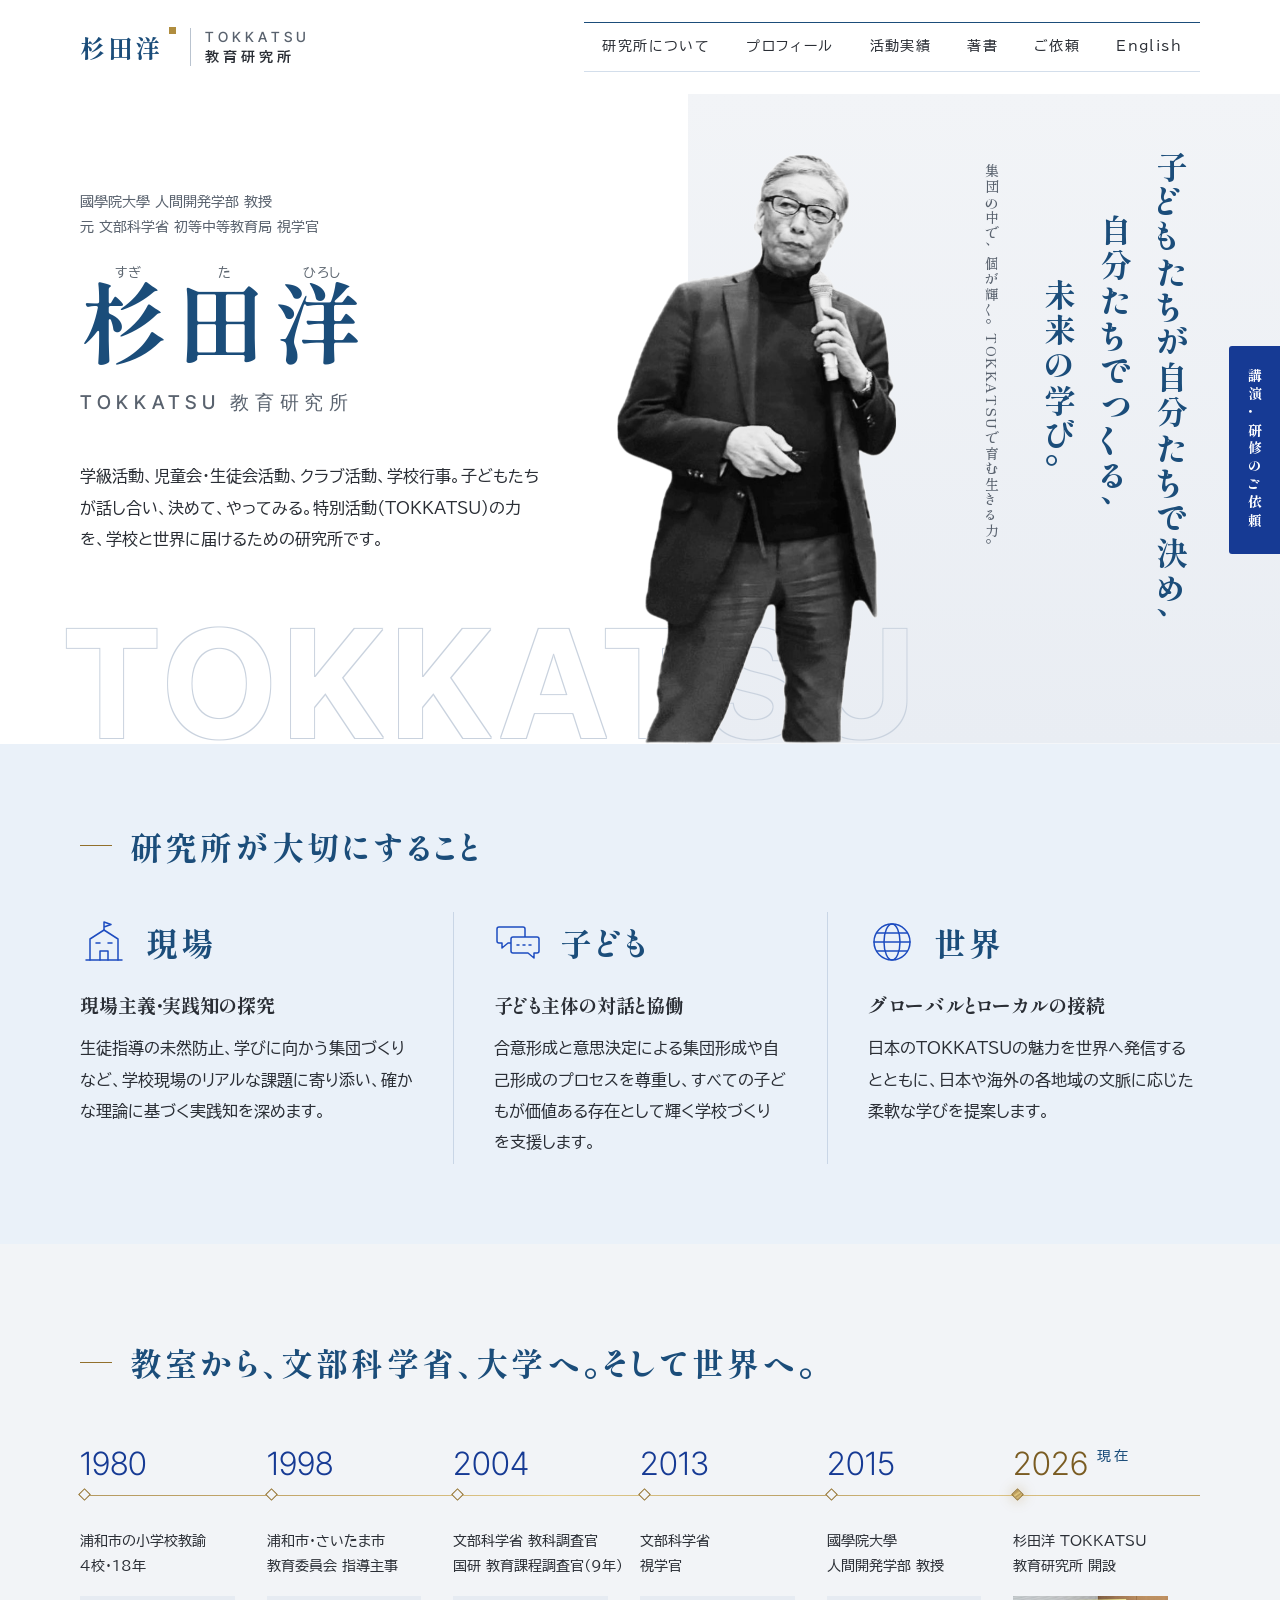
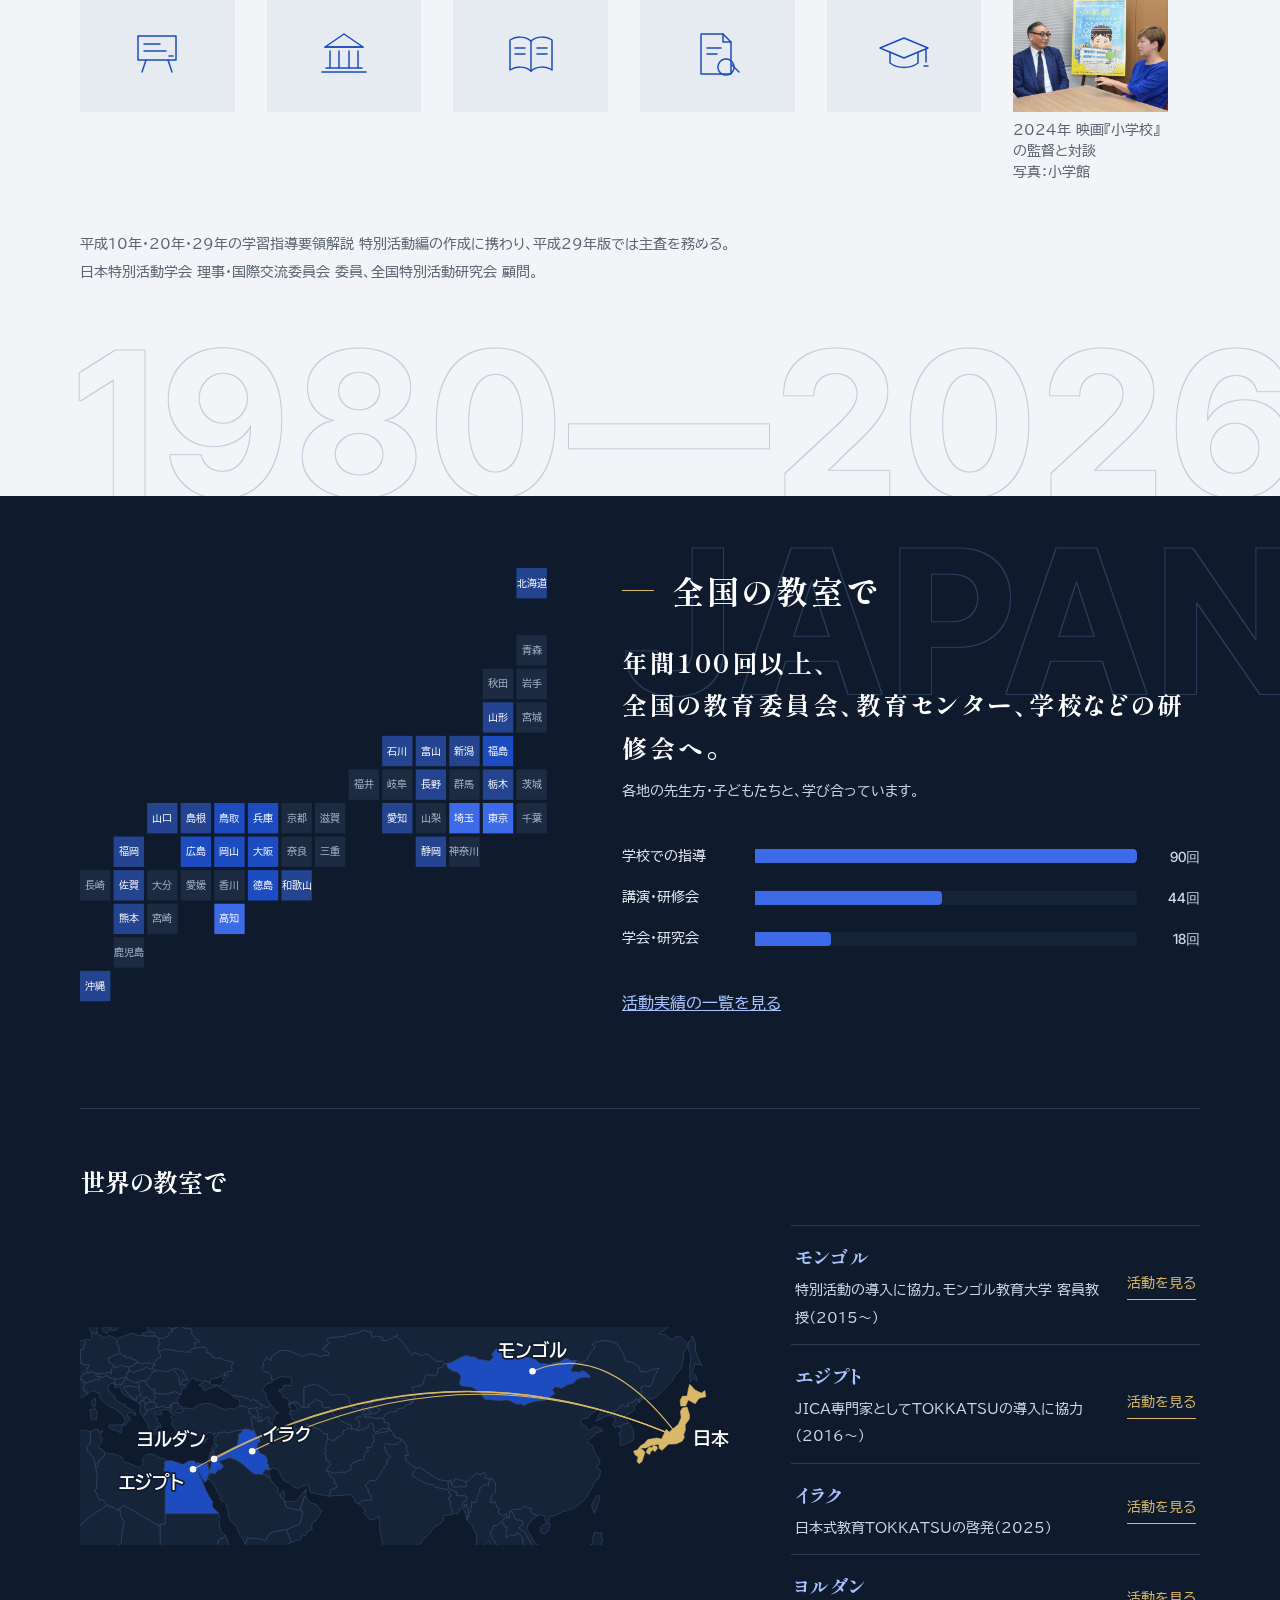
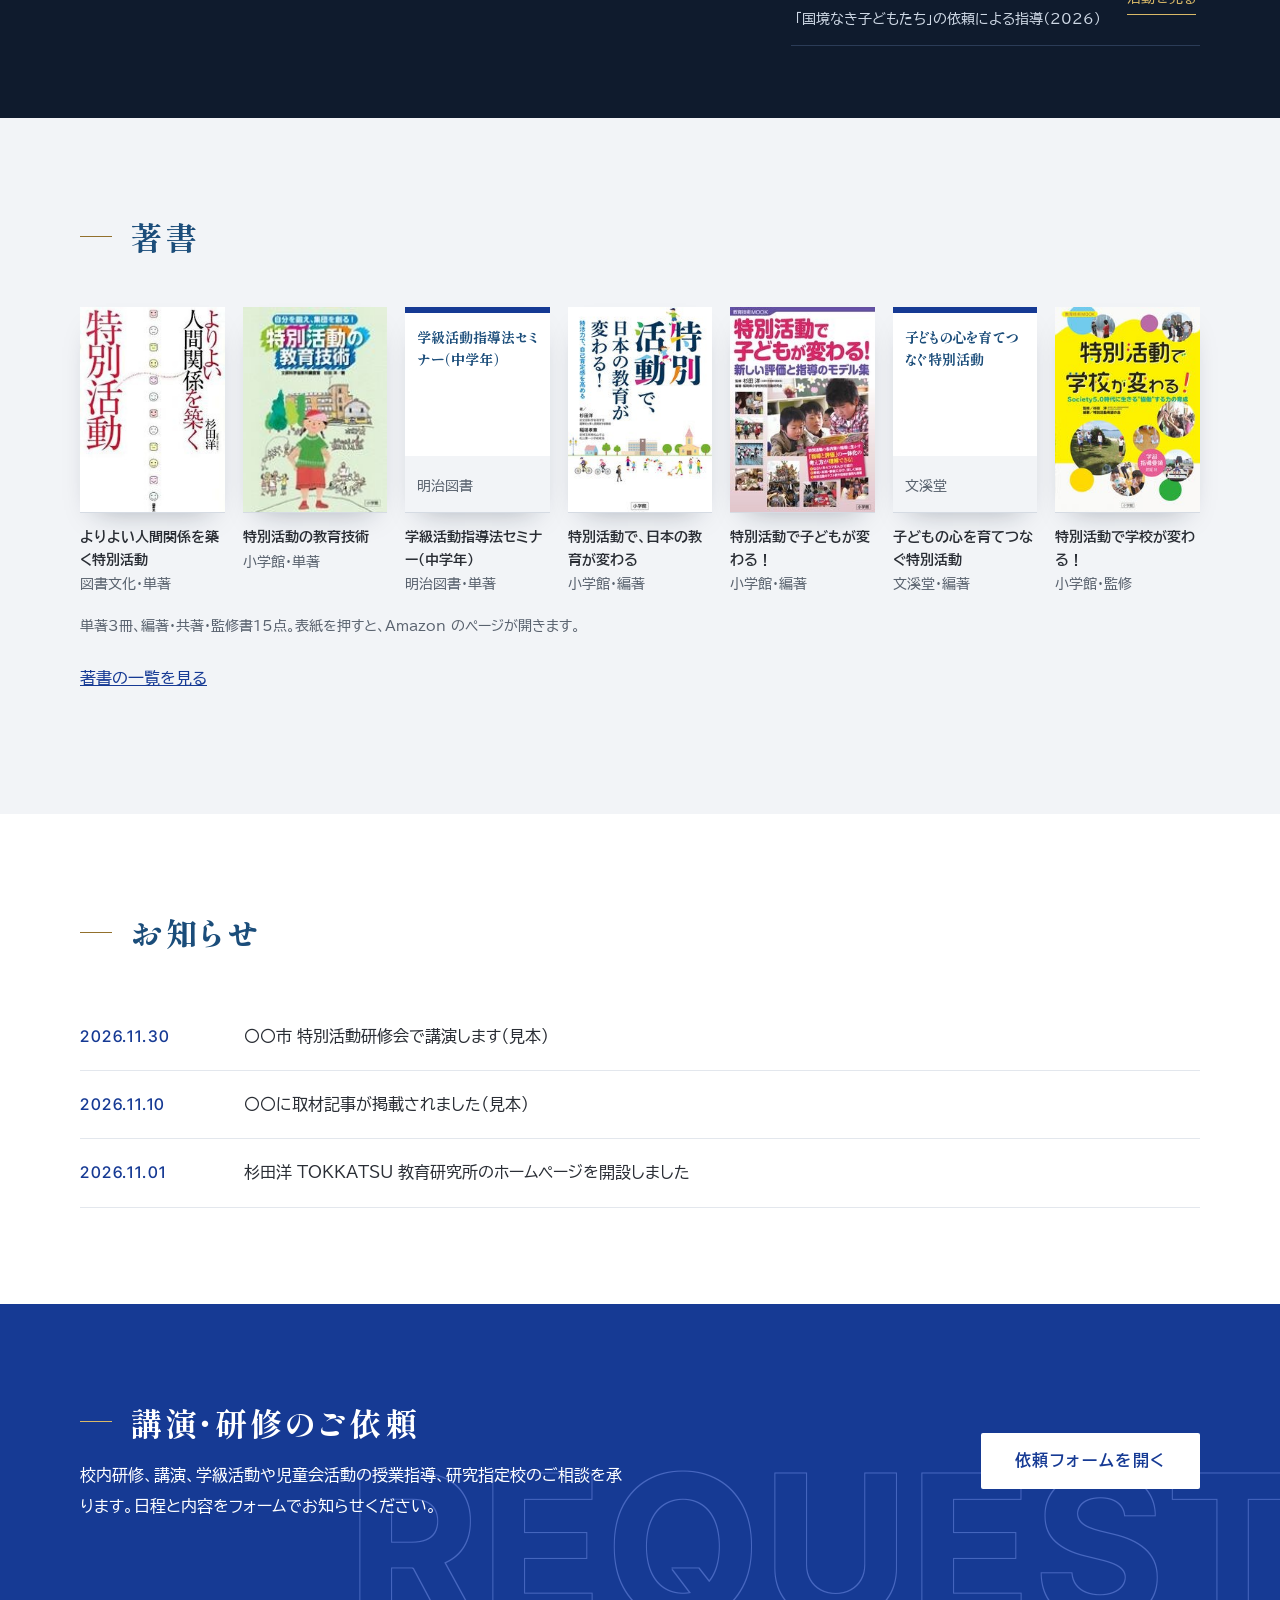
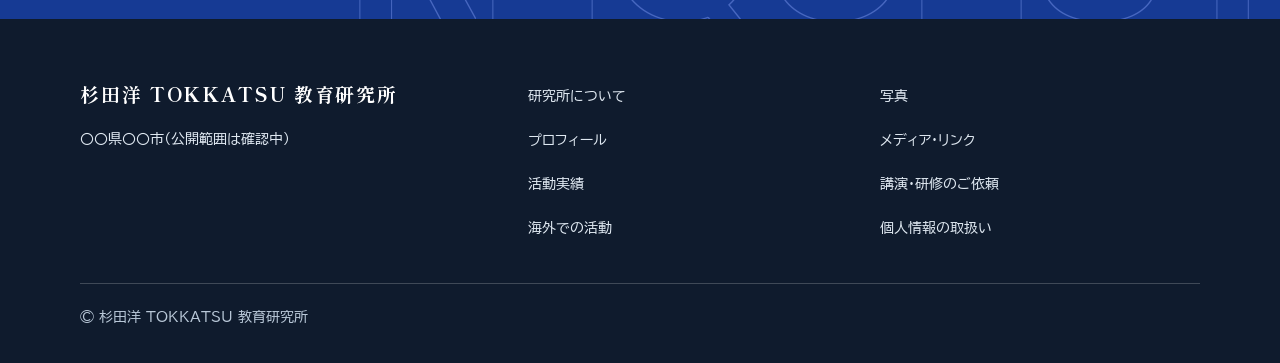
==== commit 22c69d88: "共有したときの画像と説明（OGP）を全ページに・ふりがなを1字ずつ（杉＝すぎ・田＝た・洋＝ひろし）に Co-Authored-By: Claude Opus 5.5 <noreply@anthropi" ====
--- a/index.html
+++ b/index.html
@@ -5,11 +5,23 @@
 <meta name="viewport" content="width=device-width, initial-scale=1">
 <meta name="robots" content="noindex">
 <title>杉田洋 TOKKATSU 教育研究所</title>
+<!-- 共有したときの画像と説明（tools/ogp_meta.py が書く） -->
+<meta property="og:type" content="website">
+<meta property="og:site_name" content="杉田洋 TOKKATSU 教育研究所">
+<meta property="og:title" content="杉田洋 TOKKATSU 教育研究所">
+<meta property="og:description" content="子どもたちが自分たちで決め、自分たちでつくる、未来の学び。特別活動（TOKKATSU）の力を、学校と世界に届ける研究所です。">
+<meta property="og:url" content="https://tokkatsu-web.github.io/sugita-tokkatsu-hp/">
+<meta property="og:image" content="https://tokkatsu-web.github.io/sugita-tokkatsu-hp/img/ogp.png">
+<meta property="og:image:width" content="1200">
+<meta property="og:image:height" content="630">
+<meta property="og:locale" content="ja_JP">
+<meta name="twitter:card" content="summary_large_image">
+<!-- /OGP -->
 <link rel="preconnect" href="https://fonts.googleapis.com">
 <link rel="preconnect" href="https://fonts.gstatic.com" crossorigin>
 <link href="https://fonts.googleapis.com/css2?family=BIZ+UDPGothic:wght@400;700&family=Inter+Tight:wght@300;500;700&family=Shippori+Mincho+B1:wght@500;600;800&display=swap" rel="stylesheet">
-<link rel="stylesheet" href="assets/css/style.css?v=202610251644">
-<link rel="stylesheet" href="assets/css/pages.css?v=202610251644">
+<link rel="stylesheet" href="assets/css/style.css?v=202610251801">
+<link rel="stylesheet" href="assets/css/pages.css?v=202610251801">
 <script>if(!matchMedia("(prefers-reduced-motion: reduce)").matches&&"IntersectionObserver" in window)document.documentElement.classList.add("js")</script>
 </head>
 <body>
@@ -24,7 +36,7 @@
 <section class="hero"><div class="hero-panel" aria-hidden="true"></div><div class="wordmark" aria-hidden="true"><svg class="t5-wm" viewBox="0 0 880 150"><defs><filter id="t7-ol" x="-2%" y="-10%" width="104%" height="120%"><feMorphology in="SourceAlpha" operator="dilate" radius="1" result="d"/><feComposite in="d" in2="SourceAlpha" operator="out" result="o"/><feFlood flood-color="#c9d2de"/><feComposite in2="o" operator="in"/></filter></defs><text x="0" y="130" filter="url(#t7-ol)">TOKKATSU</text></svg></div>
   <div class="who">
     <p class="role">國學院大學 人間開発学部 教授<br>元 文部科学省 初等中等教育局 視学官</p>
-    <h1><span class="n"><ruby>杉田<rt>すぎた</rt></ruby><ruby>洋<rt>ひろし</rt></ruby></span><span class="l">TOKKATSU 教育研究所</span></h1>
+    <h1><span class="n"><ruby>杉<rt>すぎ</rt></ruby><ruby>田<rt>た</rt></ruby><ruby>洋<rt>ひろし</rt></ruby></span><span class="l">TOKKATSU 教育研究所</span></h1>
     <p class="lead">学級活動、児童会・生徒会活動、クラブ活動、学校行事。子どもたちが話し合い、決めて、やってみる。特別活動（TOKKATSU）の力を、学校と世界に届けるための研究所です。</p>
   </div>
   
@@ -174,8 +186,8 @@
 </footer>
 
 <a class="tab" href="request.html">講演・研修のご依頼</a>
-<script src="assets/js/motion.js?v=202610251644"></script>
-<script src="assets/js/data.js?v=202610251644"></script>
-<script src="assets/js/render.js?v=202610251644"></script>
+<script src="assets/js/motion.js?v=202610251801"></script>
+<script src="assets/js/data.js?v=202610251801"></script>
+<script src="assets/js/render.js?v=202610251801"></script>
 </body>
 </html>
--- a/assets/css/pages.css
+++ b/assets/css/pages.css
@@ -496,3 +496,37 @@
 }
 @media (min-width:961px){.kao-path .kao-years>li:not(.kao-cur) b{margin-bottom:0}.kao-path .kao-years>li:not(.kao-cur)>span{margin-top:60px}}
 .path .kao-now{color:var(--ai)}.path .step.kao-cur .y{color:#7a5c22}
+
+/* ===== 活動実績のしぼりこみ（Codex の見本 _mihon_filter_v1 の案A。2026-10-25） ===== */
+.pg-filter.ft-bar{display:flex;flex-wrap:wrap;align-items:flex-end;gap:24px 28px;min-width:0;background:#fff;border:0;padding:0;margin:0 0 8px}
+.ft-group{flex:1 1 780px;min-width:0;margin:0;padding:0;border:0}
+.ft-group legend{display:block;margin:0 0 12px;padding:0;font-size:14px;color:var(--gray-4)}
+.ft-group legend::before{content:"";display:inline-block;width:24px;height:1px;margin-right:10px;vertical-align:middle;background:var(--gd-paper-gold)}
+.ft-choices{display:flex!important;flex-wrap:wrap;gap:4px 0!important;min-width:0}
+.pg-filter .ft-choice{position:relative;display:inline-flex;align-items:center;justify-content:center;gap:6px;min-height:48px;min-width:0;margin:0;padding:10px 12px;border:1px solid var(--gray-4);border-radius:0;background:#fff;color:var(--sumi);font-family:var(--goth);font-size:14px;line-height:1.6;cursor:pointer;transition:background-color .14s,color .14s}
+.pg-filter .ft-choice+.ft-choice{margin-left:-1px}
+.pg-filter .ft-choice::before{content:"";display:block;flex:0 0 6px;width:6px;height:6px;background:currentColor;visibility:hidden}
+.pg-filter .ft-choice[aria-pressed="true"]::before{content:"";visibility:visible}
+.pg-filter .ft-choice:hover{background:var(--gray-1)}
+.pg-filter .ft-choice[aria-pressed="true"]{background:var(--night);border-color:var(--night);color:#fff;z-index:1}
+.ft-name{overflow-wrap:anywhere}
+.ft-number{flex-shrink:0;font-family:var(--latin);font-size:14px;font-weight:500;font-variant-numeric:tabular-nums;line-height:1.2}
+.ft-prefecture{flex:0 1 168px;min-width:0}
+.ft-prefecture label{display:block;margin:0 0 12px;font-size:14px;color:var(--gray-4)}
+.ft-select-wrap{position:relative}
+.ft-select-wrap::after{content:"";position:absolute;right:15px;top:21px;border-left:4px solid transparent;border-right:4px solid transparent;border-top:6px solid var(--night);pointer-events:none}
+.pg-filter .ft-select{display:block;appearance:none;-webkit-appearance:none;width:100%;height:48px;margin:0;padding:0 38px 0 14px;border:1px solid var(--gray-4);border-radius:0;background:#fff;color:var(--sumi);font-family:var(--goth);font-size:16px;cursor:pointer}
+.pg-filter .ft-choice:focus-visible,.pg-filter .ft-select:focus-visible{outline:3px solid var(--cobalt);outline-offset:4px;z-index:2}
+.pg-count.ft-result{margin:24px 0 8px;padding:18px 0 0;border-top:1px solid var(--line);font-size:14px;color:var(--gray-4)}
+.ft-total{font-family:var(--latin);font-size:22px;font-weight:500;color:var(--night);font-variant-numeric:tabular-nums;margin-right:2px}
+@media (max-width:600px){
+  .ft-group,.ft-prefecture{flex-basis:100%}
+  .ft-choices{display:grid!important;grid-template-columns:repeat(2,minmax(0,1fr));gap:6px!important}
+  .pg-filter .ft-choice+.ft-choice{margin-left:0}
+  .pg-filter .ft-choice{justify-content:flex-start;padding:10px 8px;gap:5px}
+}
+@media (prefers-reduced-motion:reduce){.pg-filter .ft-choice{transition:none}}
+@media (forced-colors:active){.pg-filter .ft-choice[aria-pressed="true"]{outline:2px solid Highlight;outline-offset:-3px}.pg-filter .ft-select{appearance:auto}.ft-select-wrap::after{display:none}}
+/* ふりがな：字の真ん中にそろえる（かなを散らさない） */
+ruby{ruby-align:center}
+rt{ruby-align:center;letter-spacing:.05em!important}
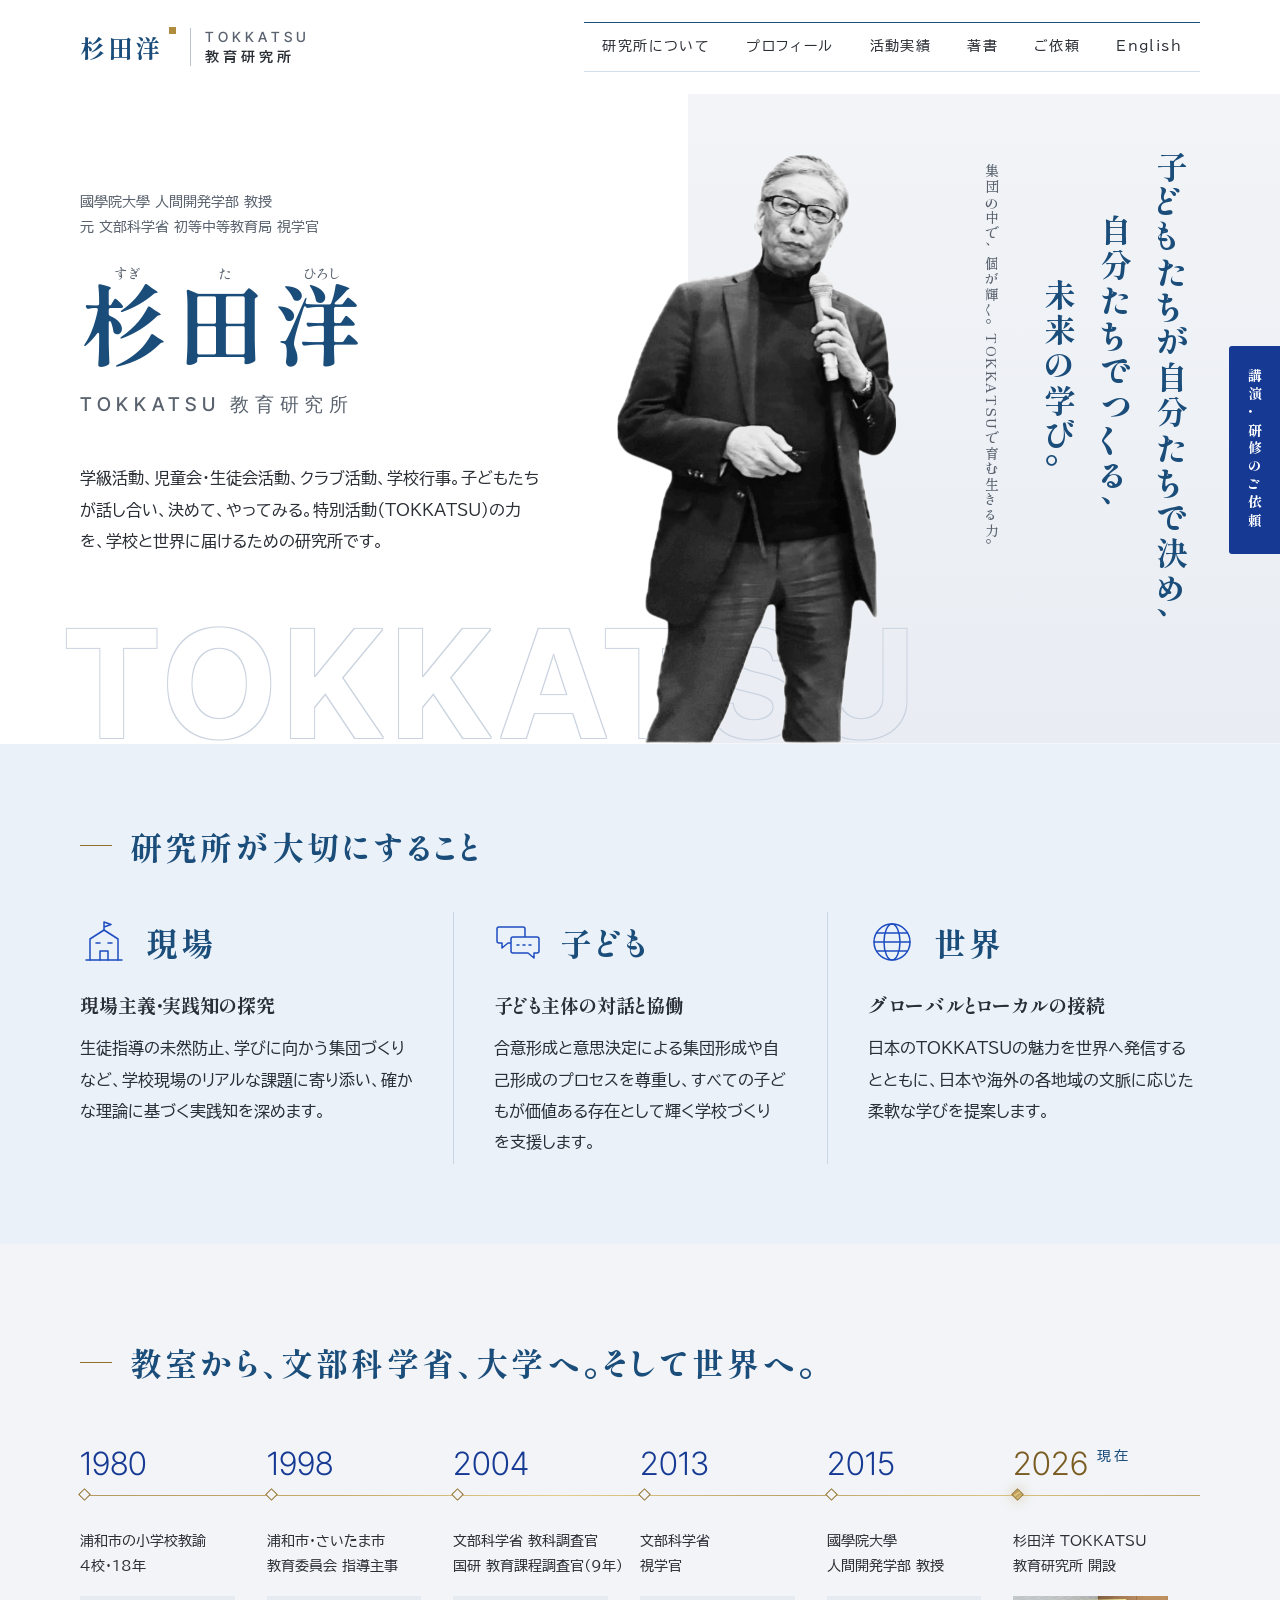
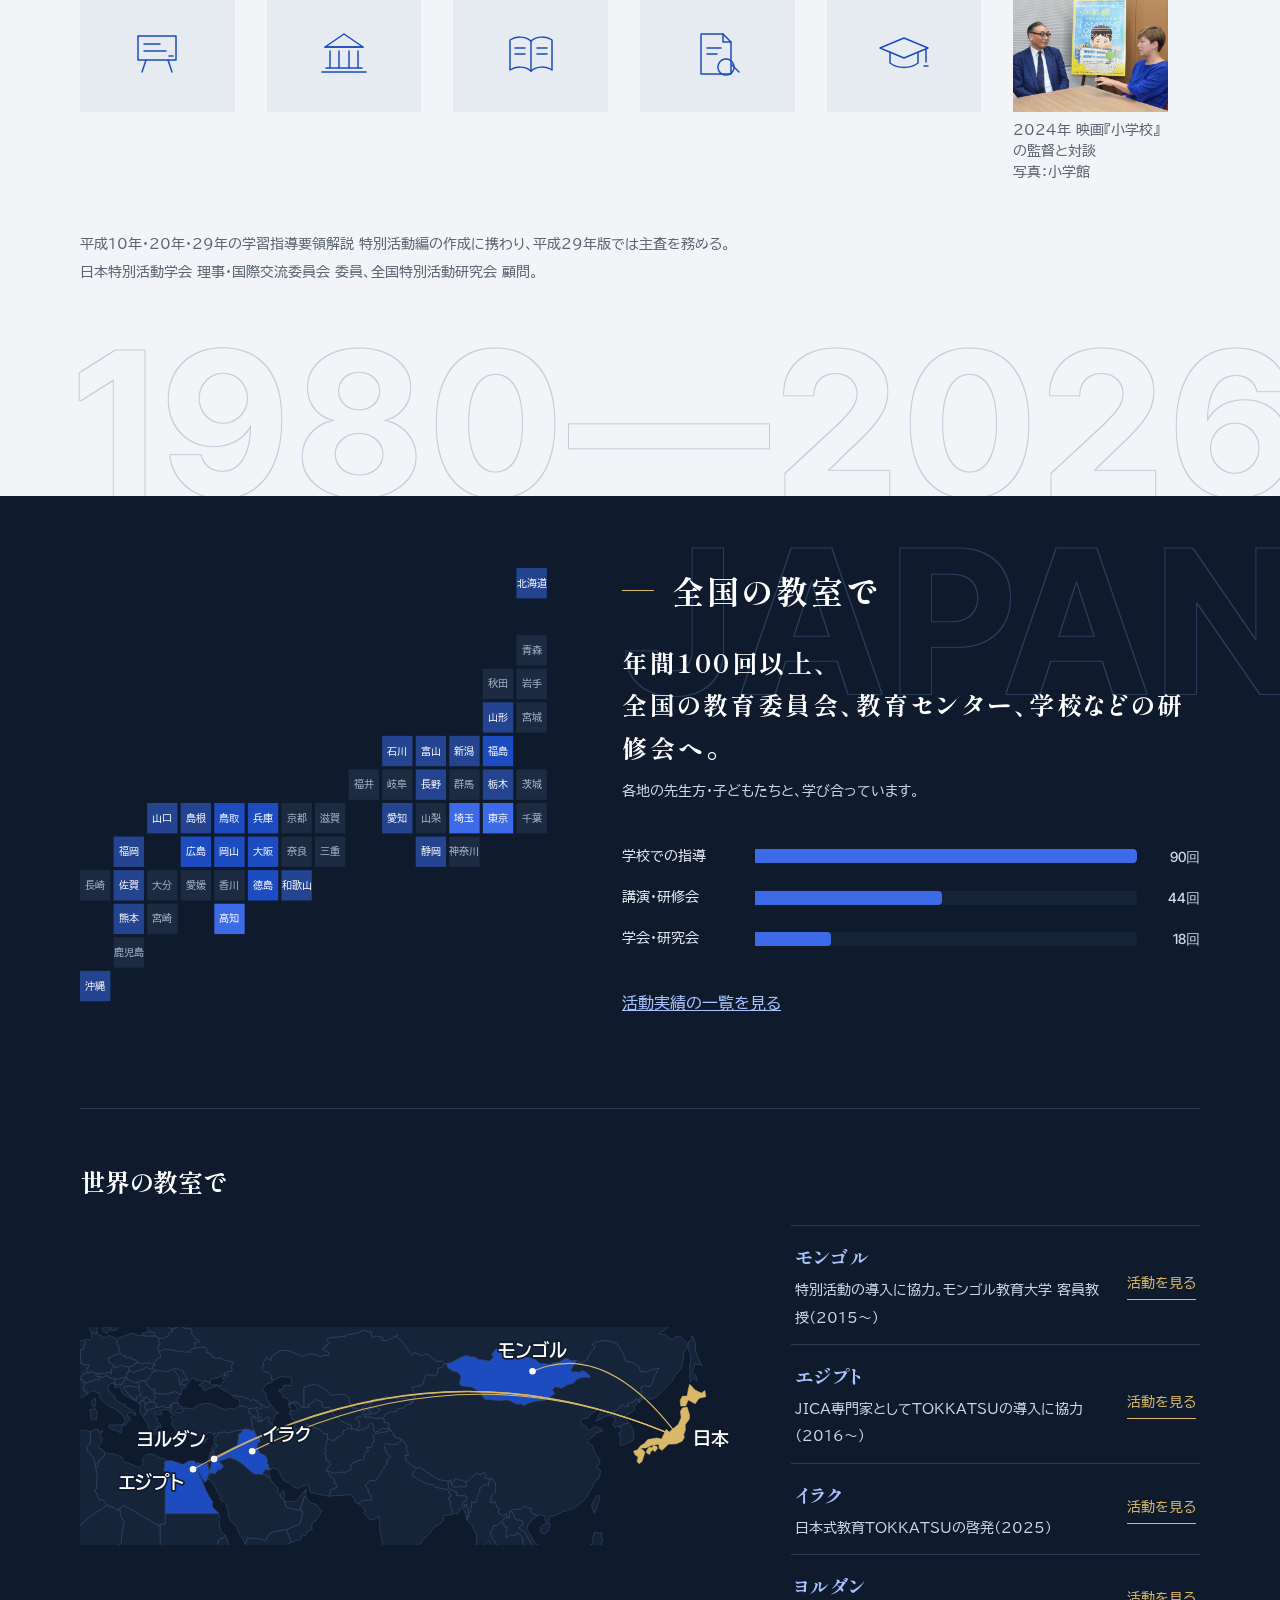
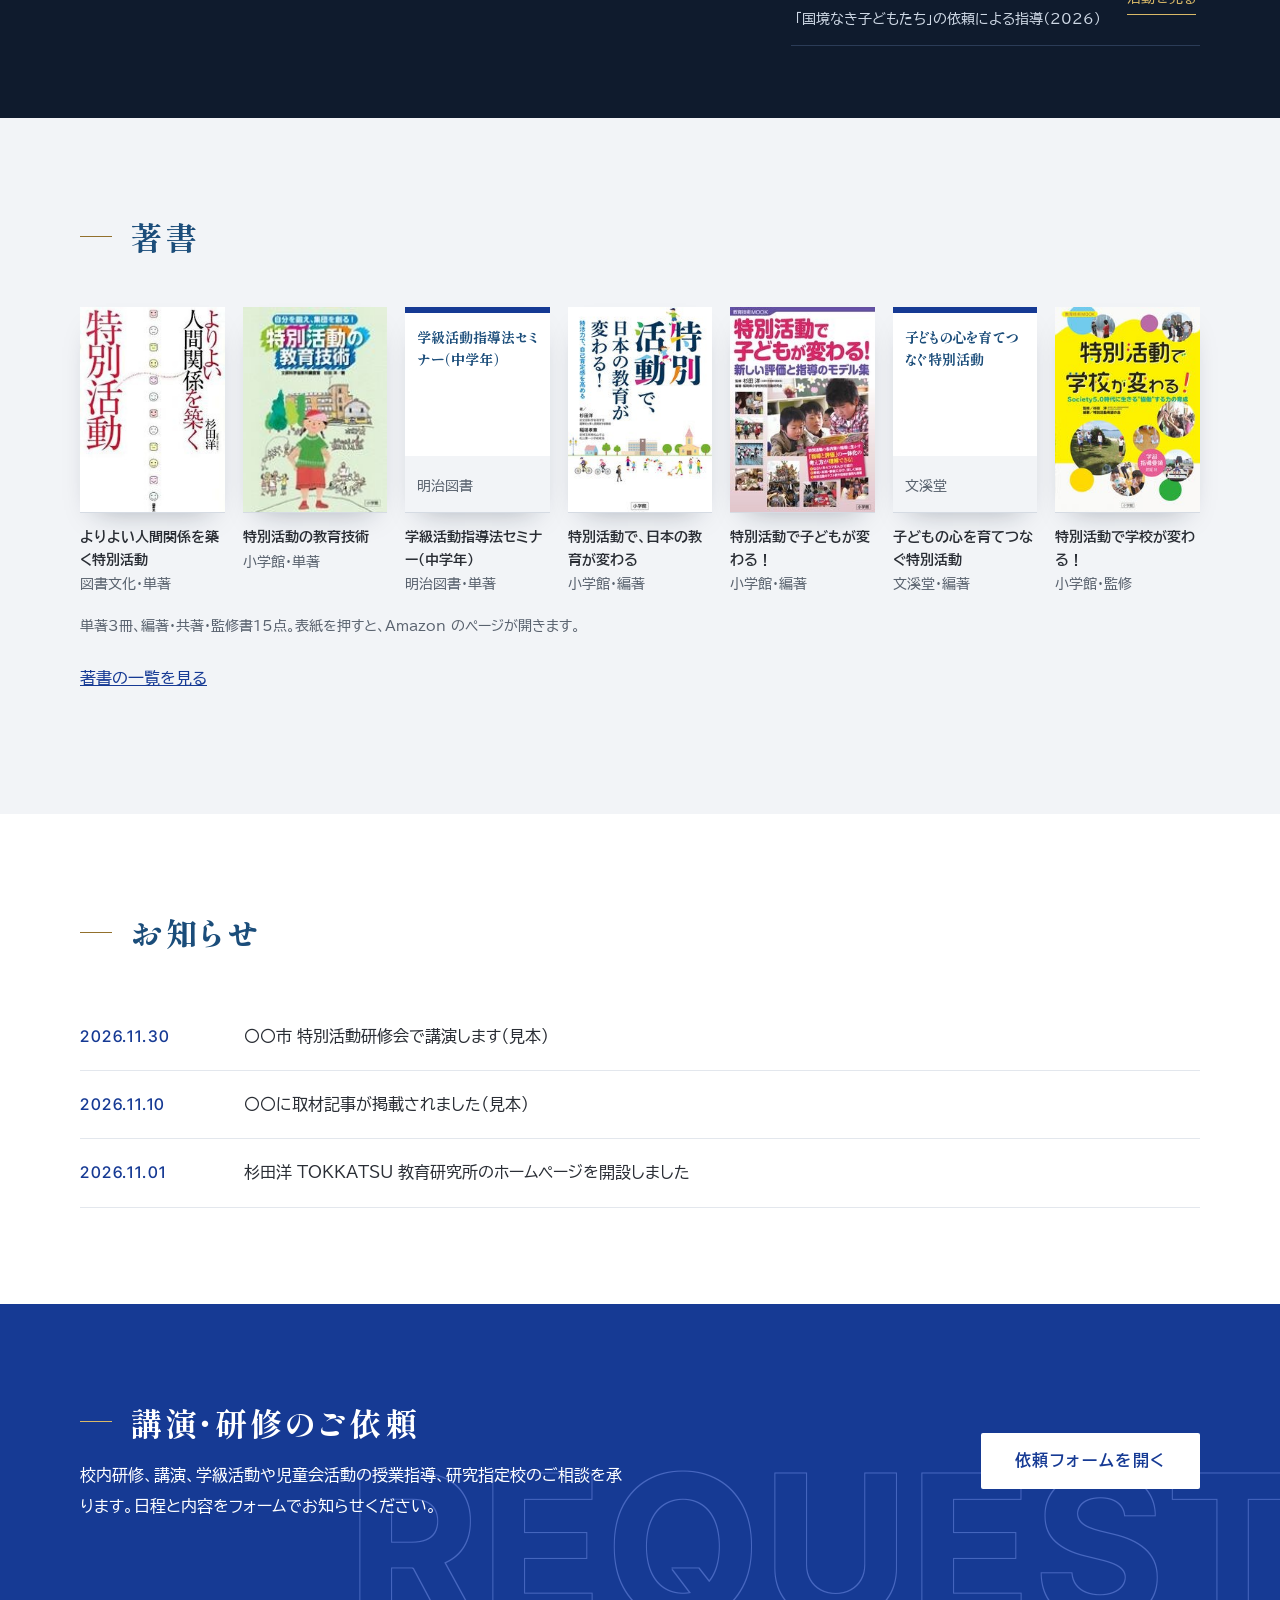
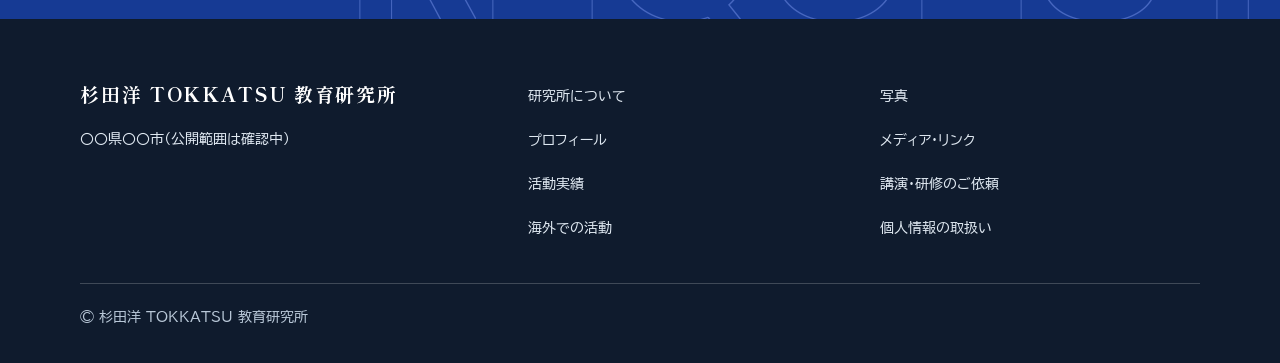
==== commit b3056cd3: "ふりがなを名前と同じ明朝に（OGP の画像も） Co-Authored-By: Claude Opus 5.5 <noreply@anthropic.com>" ====
--- a/index.html
+++ b/index.html
@@ -20,8 +20,8 @@
 <link rel="preconnect" href="https://fonts.googleapis.com">
 <link rel="preconnect" href="https://fonts.gstatic.com" crossorigin>
 <link href="https://fonts.googleapis.com/css2?family=BIZ+UDPGothic:wght@400;700&family=Inter+Tight:wght@300;500;700&family=Shippori+Mincho+B1:wght@500;600;800&display=swap" rel="stylesheet">
-<link rel="stylesheet" href="assets/css/style.css?v=202610251801">
-<link rel="stylesheet" href="assets/css/pages.css?v=202610251801">
+<link rel="stylesheet" href="assets/css/style.css?v=202610251804">
+<link rel="stylesheet" href="assets/css/pages.css?v=202610251804">
 <script>if(!matchMedia("(prefers-reduced-motion: reduce)").matches&&"IntersectionObserver" in window)document.documentElement.classList.add("js")</script>
 </head>
 <body>
@@ -186,8 +186,8 @@
 </footer>
 
 <a class="tab" href="request.html">講演・研修のご依頼</a>
-<script src="assets/js/motion.js?v=202610251801"></script>
-<script src="assets/js/data.js?v=202610251801"></script>
-<script src="assets/js/render.js?v=202610251801"></script>
+<script src="assets/js/motion.js?v=202610251804"></script>
+<script src="assets/js/data.js?v=202610251804"></script>
+<script src="assets/js/render.js?v=202610251804"></script>
 </body>
 </html>
--- a/assets/css/pages.css
+++ b/assets/css/pages.css
@@ -530,3 +530,6 @@
 /* ふりがな：字の真ん中にそろえる（かなを散らさない） */
 ruby{ruby-align:center}
 rt{ruby-align:center;letter-spacing:.05em!important}
+/* ふりがな：名前と同じ明朝で、細く・少し字間をあけて（2026-10-25） */
+h1 rt,.pg-name rt,.pg3-person h2 rt,.pg-dl rt{font-family:var(--mincho)!important;font-weight:500!important;letter-spacing:.12em!important;color:var(--gray-4)}
+h1 rt{font-size:14px}
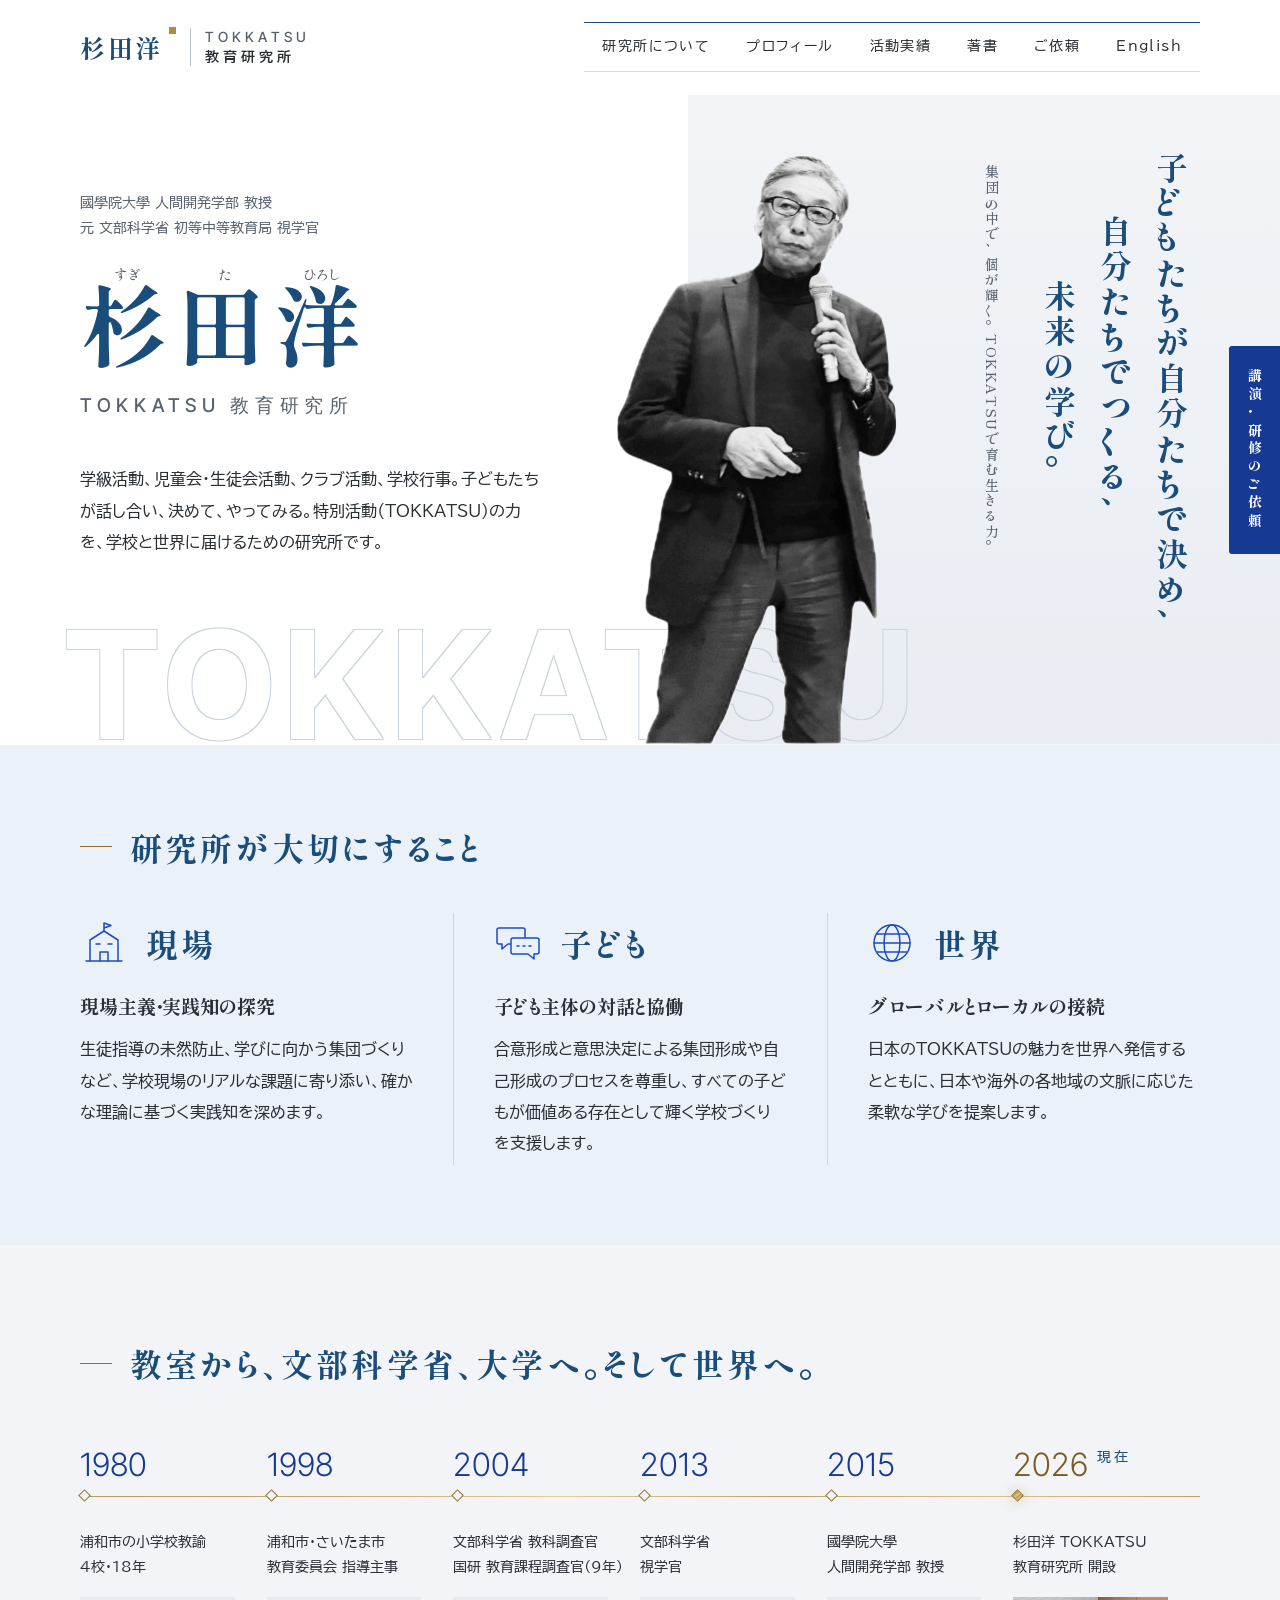
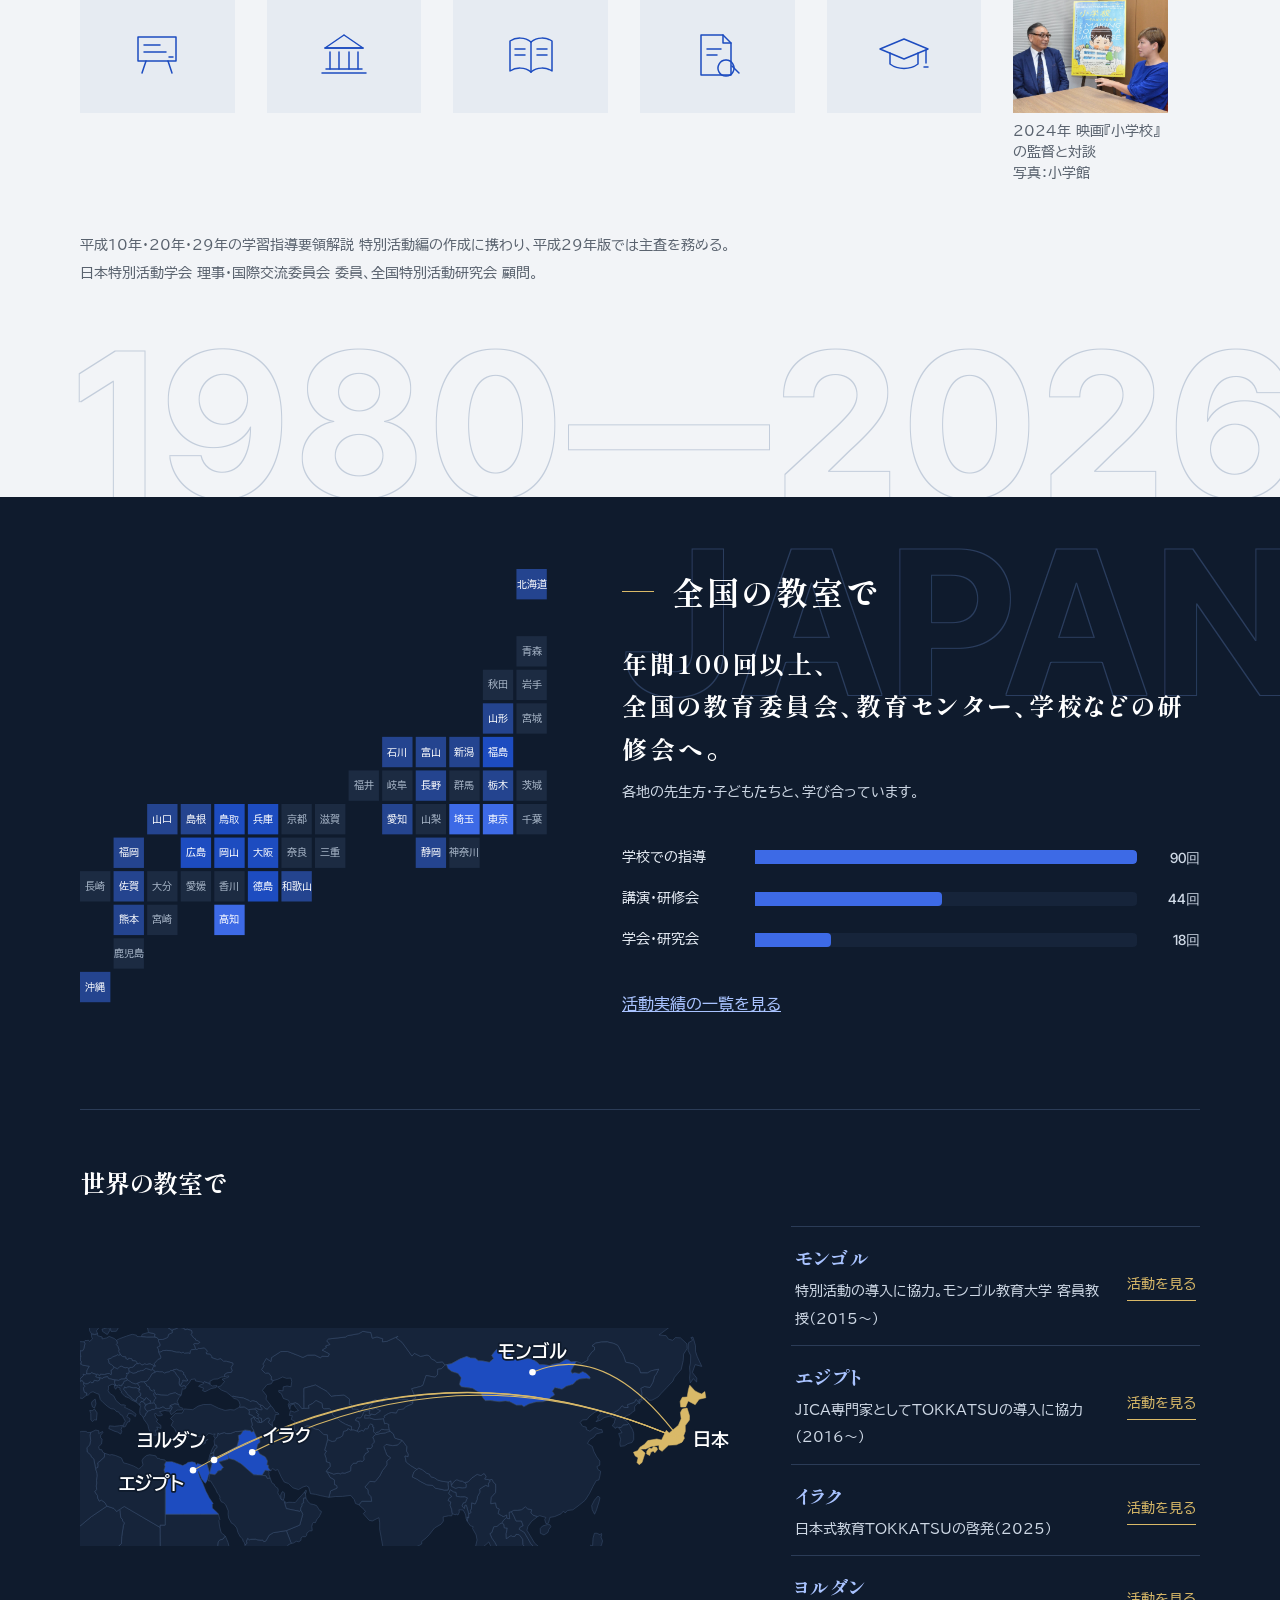
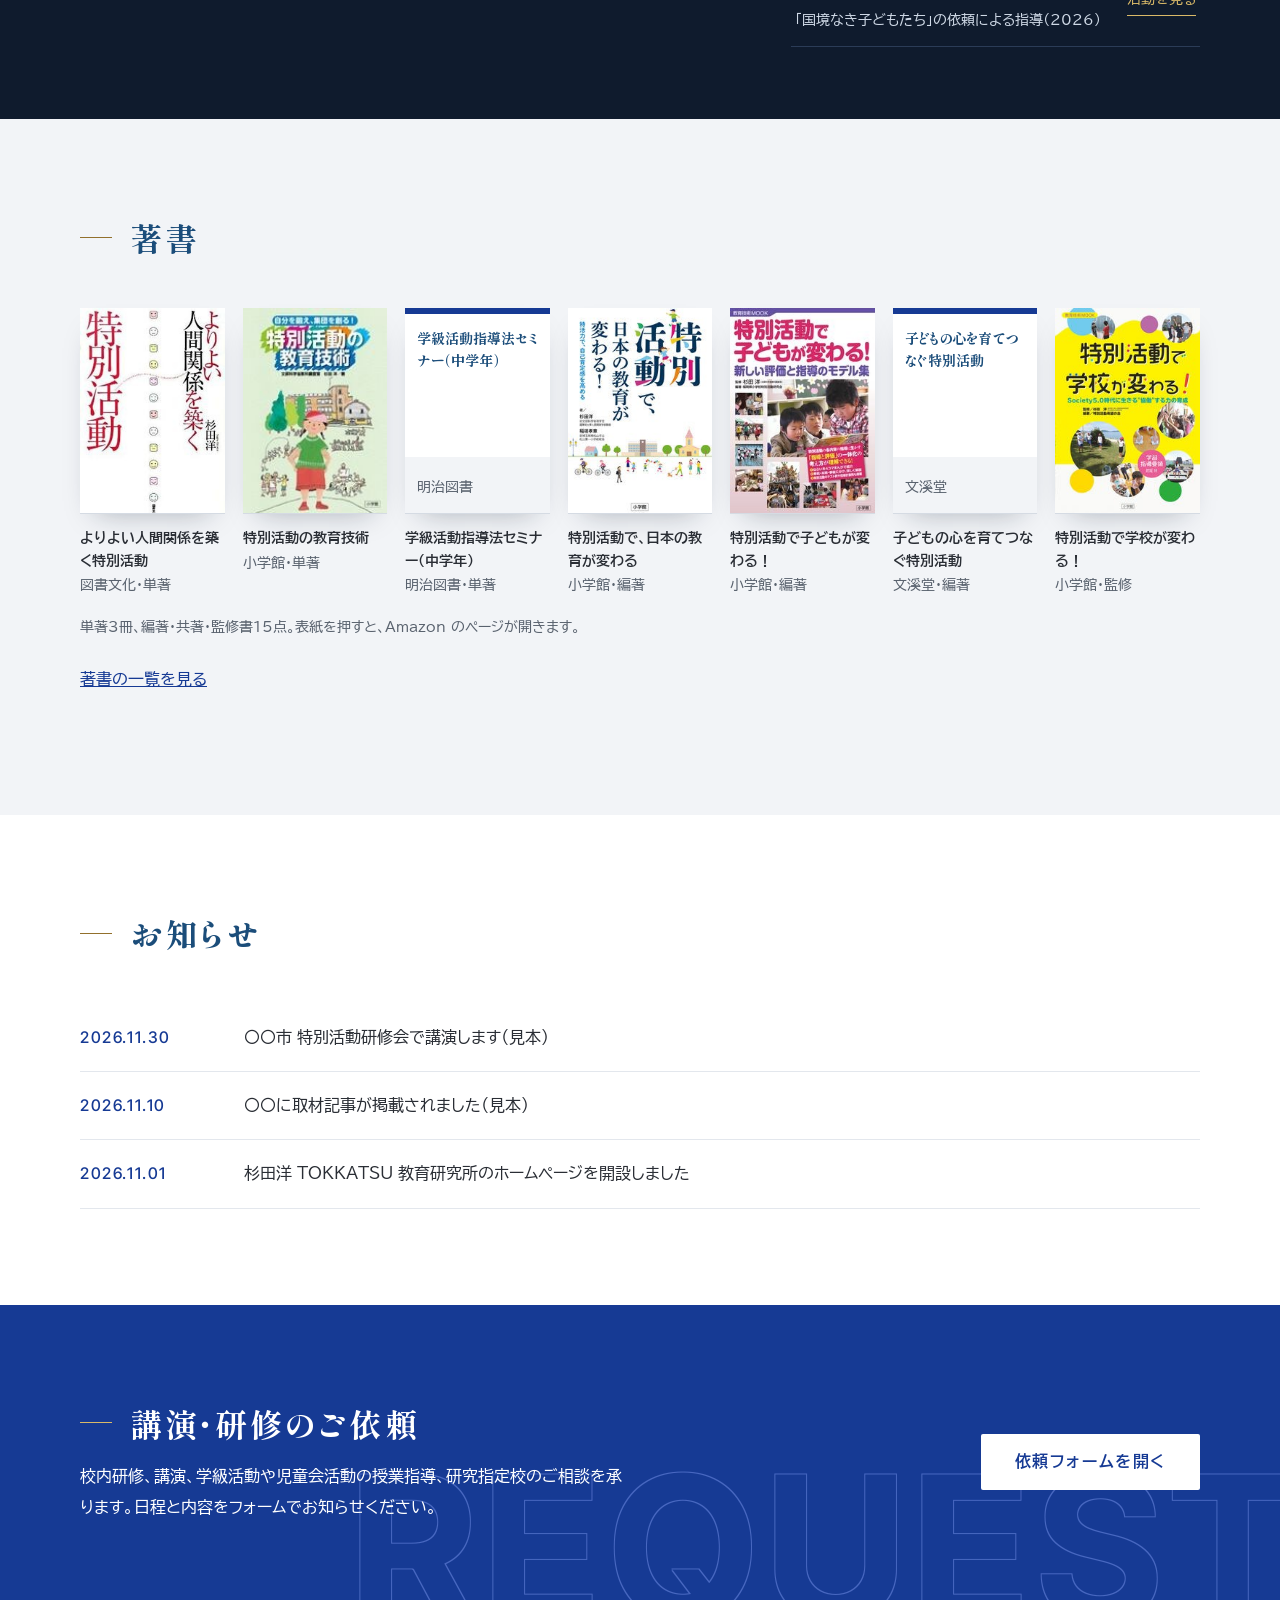
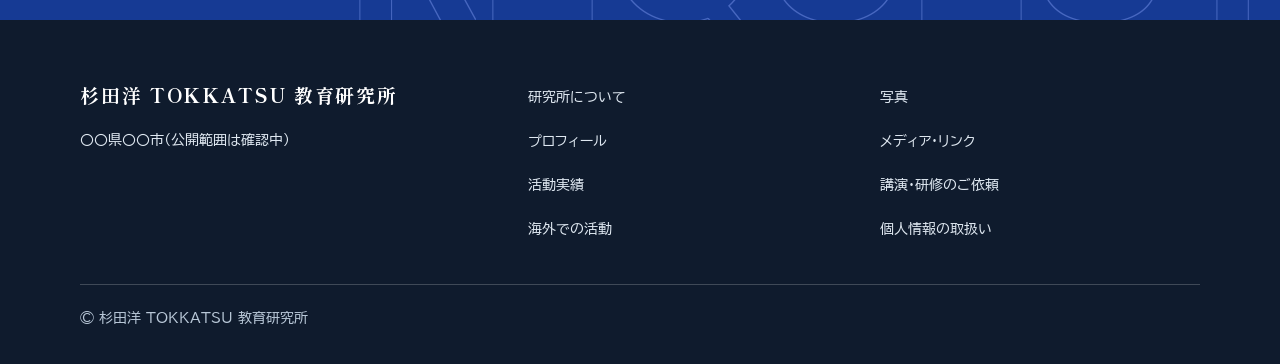
==== commit 69025833: "上のメニューを固定（PC はいつも、スマホは上へ戻すときだけ出す） Co-Authored-By: Claude Opus 5.5 <noreply@anthropic.com>" ====
--- a/index.html
+++ b/index.html
@@ -11,7 +11,7 @@
 <meta property="og:title" content="杉田洋 TOKKATSU 教育研究所">
 <meta property="og:description" content="子どもたちが自分たちで決め、自分たちでつくる、未来の学び。特別活動（TOKKATSU）の力を、学校と世界に届ける研究所です。">
 <meta property="og:url" content="https://tokkatsu-web.github.io/sugita-tokkatsu-hp/">
-<meta property="og:image" content="https://tokkatsu-web.github.io/sugita-tokkatsu-hp/img/ogp.png">
+<meta property="og:image" content="https://tokkatsu-web.github.io/sugita-tokkatsu-hp/img/ogp.png?v=618f7644">
 <meta property="og:image:width" content="1200">
 <meta property="og:image:height" content="630">
 <meta property="og:locale" content="ja_JP">
@@ -20,8 +20,8 @@
 <link rel="preconnect" href="https://fonts.googleapis.com">
 <link rel="preconnect" href="https://fonts.gstatic.com" crossorigin>
 <link href="https://fonts.googleapis.com/css2?family=BIZ+UDPGothic:wght@400;700&family=Inter+Tight:wght@300;500;700&family=Shippori+Mincho+B1:wght@500;600;800&display=swap" rel="stylesheet">
-<link rel="stylesheet" href="assets/css/style.css?v=202610251804">
-<link rel="stylesheet" href="assets/css/pages.css?v=202610251804">
+<link rel="stylesheet" href="assets/css/style.css?v=202610252030">
+<link rel="stylesheet" href="assets/css/pages.css?v=202610252030">
 <script>if(!matchMedia("(prefers-reduced-motion: reduce)").matches&&"IntersectionObserver" in window)document.documentElement.classList.add("js")</script>
 </head>
 <body>
@@ -186,8 +186,9 @@
 </footer>
 
 <a class="tab" href="request.html">講演・研修のご依頼</a>
-<script src="assets/js/motion.js?v=202610251804"></script>
-<script src="assets/js/data.js?v=202610251804"></script>
-<script src="assets/js/render.js?v=202610251804"></script>
+<script src="assets/js/motion.js?v=202610252030"></script>
+<script src="assets/js/nav.js?v=202610252030"></script>
+<script src="assets/js/data.js?v=202610252030"></script>
+<script src="assets/js/render.js?v=202610252030"></script>
 </body>
 </html>
--- a/assets/css/pages.css
+++ b/assets/css/pages.css
@@ -533,3 +533,140 @@
 /* ふりがな：名前と同じ明朝で、細く・少し字間をあけて（2026-10-25） */
 h1 rt,.pg-name rt,.pg3-person h2 rt,.pg-dl rt{font-family:var(--mincho)!important;font-weight:500!important;letter-spacing:.12em!important;color:var(--gray-4)}
 h1 rt{font-size:14px}
+
+/* =====================================================================
+   スマホ（600px 以下）：字を詰め、余白を減らし、写真を1画面にしない（2026-10-25）
+   本文は 16px のまま（UD）。行の間・余白・見出しを小さくしてスクロールを減らす
+   ===================================================================== */
+@media (max-width:600px){
+  body{line-height:1.75}
+  .w,.top{padding-left:18px;padding-right:18px}
+  /* 飾りの線文字（TOKKATSU・JAPAN・国名など）は、字にかぶるのでスマホでは出さない */
+  .wordmark,.t8-bg{display:none}
+  /* 段の余白と見出し */
+  .sec,.pg-sec{padding:40px 0}
+  .sec h2,.pg-sec h2,h2{font-size:21px;margin-bottom:18px;line-height:1.5}
+  .sec h2::before,.pg-sec h2::before{width:20px}
+  .pg-cols{gap:14px}
+  .pg-cols>h2{font-size:21px}
+  /* 上の帯（ロゴとメニュー） */
+  .top{padding-top:12px;padding-bottom:4px;row-gap:6px}
+  .brand.t6-logo{transform:scale(.9);transform-origin:left center}
+  /* ページの最初の画面：見出しを小さく、余白を少なく */
+  .kao-word,.kao-gallery,.kao-books,.kao-quiet,.kao-world,.kao-map,.kao-media,.kao-req,.kao-path{padding-top:28px;padding-bottom:32px}
+  .kao-word h1,.kao-path h1,.kao-map h1,.kao-world h1,.kao-books h1,.kao-gallery h1,.kao-media h1,.kao-req h1{font-size:30px;margin-bottom:6px}
+  .kao-word h1{font-size:16px}
+  .kao-word blockquote,.kao-word-photo blockquote,.kao-word blockquote.kao-en{font-size:21px;line-height:1.7}
+  .kao-word-photo{gap:22px}
+  .kao-word-photo>div:first-child,.kao-bh,.kao-quiet .w{padding-left:14px}
+  .kao-sign{margin-top:12px}
+  .kao-fig{width:72%;max-width:280px}
+  .kao-ph,.kao-fig img{box-shadow:8px 8px 0 -1px var(--cobalt)}
+  .kao-fig figcaption{margin-top:16px}
+  .kao-path .kao-sub,.kao-world .kao-sub,.kao-media .kao-sub{margin-bottom:20px;font-size:14px}
+  .kao-map .kao-lead{font-size:18px}
+  .kao-map .kao-lead em{font-size:48px}
+  .kao-map .w{gap:20px}
+  .kao-req p{font-size:16px}
+  .kao-req .btn{min-height:56px;font-size:16px;padding:0 28px}
+  .kao-gallery .kao-bh,.kao-books .kao-bh{margin-bottom:20px;gap:10px}
+  /* トップの最初の画面：名前を小さめに、写真を小さく（1画面を占めない） */
+  .hero{padding:16px 18px 24px;gap:16px}
+  .hero .role{font-size:14px;margin-bottom:12px}
+  h1 .n{font-size:52px}
+  h1 .l{font-size:15px;margin-top:8px}
+  .hero .lead{margin-top:16px}
+  .catch{font-size:17px;line-height:1.7;padding-left:12px}
+  .catch small{font-size:14px;margin-top:8px}
+  .photo.t7-fig{width:46%;max-width:180px;margin:0 0 -24px auto;justify-self:end}
+  .hero-panel{height:34%}
+  /* 年表（トップ）：アイコンの箱はスマホでは出さない。写真だけ小さく */
+  .path .t5-ph.t10-ic{display:none}
+  .path .t5-ph.t6-has{max-width:160px}
+  .path{gap:12px}
+  .path .kao-now{position:static;margin:0;grid-column:2/-1}
+  .path-note{margin-top:20px}
+  /* 理念の3つ */
+  #values .val{padding:14px 0}
+  .val .t8-w{font-size:24px}
+  /* 委員歴など、年ごとの並び */
+  .pg-years li{padding:10px 0;gap:0}
+  .pg-years small{font-size:14px}
+  .pg-roles li{padding:4px 0}
+  /* 本棚：3冊ずつ。書名は短く、出版社などは小さく */
+  .pg-shelf{grid-template-columns:repeat(3,1fr)!important;row-gap:28px}
+  .pg-shelf .cover{padding:0 6px}
+  .pg-shelf .cover .art::after{left:-6px;right:-6px}
+  .pg-shelf .cover .cap{margin-top:14px}
+  .pg-shelf .cover .cap b{font-size:14px;line-height:1.45}
+  .pg-shelf .cover .cap small{display:none}
+  .pg-shelf .pg-vol{font-size:14px;padding:0 5px}
+  .pg-nofig .fb b{font-size:15px}
+  .pg-nofig .fb small{font-size:14px;margin-left:8px}
+  /* 依頼の帯・フッター */
+  .band-blue .req,.req{gap:18px}
+  #request.sec{padding:32px 0}
+  footer{padding:32px 0 88px}
+  footer .w{grid-template-columns:1fr 1fr;gap:0 16px}
+  footer .w>div:first-child,footer .c{grid-column:1/-1}
+  footer .w>div:first-child{margin-bottom:8px}
+  footer .nm{font-size:17px}
+  footer p{margin:4px 0 0}
+  /* 活動実績 */
+  .pg-fold>summary.pg-month{min-height:56px}
+  .pg-count.ft-result{margin-top:16px;padding-top:12px}
+  /* 海外の国ごとの段 */
+  .pg-country{gap:16px}
+  .pg-country .pg-ph{max-width:240px}
+  .pg3-when{font-size:26px}
+  /* 写真のページ */
+  .kao-mosaic{gap:8px}
+}
+@media (max-width:600px){
+  .brand.t6-logo{transform:none;min-height:44px}
+  .photo.t7-fig{width:auto;max-width:none}
+  .photo.t7-fig img{height:210px;width:auto;margin-left:auto}
+  .covers{grid-template-columns:repeat(3,1fr)!important;gap:20px 12px!important}
+  .covers .cover .cap small{display:none}
+  .covers .cover .cap b{font-size:14px;line-height:1.45}
+  .shelf-note{font-size:14px}
+}
+/* トップの最初の画面（スマホ）：キャッチコピーと写真を横に並べる */
+@media (max-width:600px){
+  .hero{grid-template-columns:1fr 128px;column-gap:12px;align-items:end;padding-bottom:0}
+  .hero .who{grid-column:1/-1}
+  .hero .catch{grid-column:1;grid-row:2;align-self:center;margin:0 0 28px;font-size:16px;letter-spacing:.06em}
+  .hero .catch small{font-size:14px;line-height:1.7;letter-spacing:.04em}
+  .hero .photo.t7-fig{grid-column:2;grid-row:2;margin:0;align-self:end;justify-self:center}
+  .hero .photo.t7-fig img{height:220px;width:auto;margin:0}
+  .hero .hero-panel{top:auto;bottom:0;left:auto;right:0;width:150px;height:200px}
+}
+@media (max-width:600px){
+  .hero{grid-template-columns:1fr 112px}
+  .hero .catch{font-size:15px;letter-spacing:.02em}
+  .hero .catch small{letter-spacing:0}
+  .hero .photo.t7-fig img{height:200px}
+  .hero .hero-panel{width:132px;height:184px}
+}
+@media (max-width:960px){
+  .path .step.kao-cur{position:relative}
+  .path .step.kao-cur .kao-now{position:absolute;left:30px;top:30px;margin:0}
+  .path .step.kao-cur{padding-bottom:22px}
+}
+@media (max-width:960px){.path .step.kao-cur .kao-now{left:auto;top:auto;position:static;grid-column:2;grid-row:2;margin-top:-6px}.path .step.kao-cur > p{grid-row:1;grid-column:3}}
+
+/* ===== 上のメニューの固定（PC はいつも、スマホは戻るときだけ。nav.js） ===== */
+
+
+header.top{transition:transform .28s cubic-bezier(.2,.7,.2,1)}
+header.top.nav-hide{transform:translateY(-100%)}
+@media (min-width:961px){html{scroll-padding-top:96px}}
+@media (max-width:960px){html{scroll-padding-top:12px}}
+@media (prefers-reduced-motion:reduce){header.top{transition:none}header.top.nav-hide{transform:none}}
+
+/* 帯そのものを画面いっぱいに（中身は 1200px の中にそろえる） */
+header.top{position:sticky;top:0;z-index:30;background:#fff;max-width:none;border-bottom:1px solid transparent;transition:transform .28s cubic-bezier(.2,.7,.2,1),border-color .2s;padding-left:max(40px,calc((100% - 1200px)/2 + 40px));padding-right:max(40px,calc((100% - 1200px)/2 + 40px))}
+header.top.nav-on{border-bottom-color:#e3e7ed}
+@media (max-width:960px){header.top{padding-left:20px;padding-right:20px}}
+@media (max-width:600px){header.top{padding-left:18px;padding-right:18px}}
+@media (prefers-reduced-motion:reduce){header.top{transition:none}}
